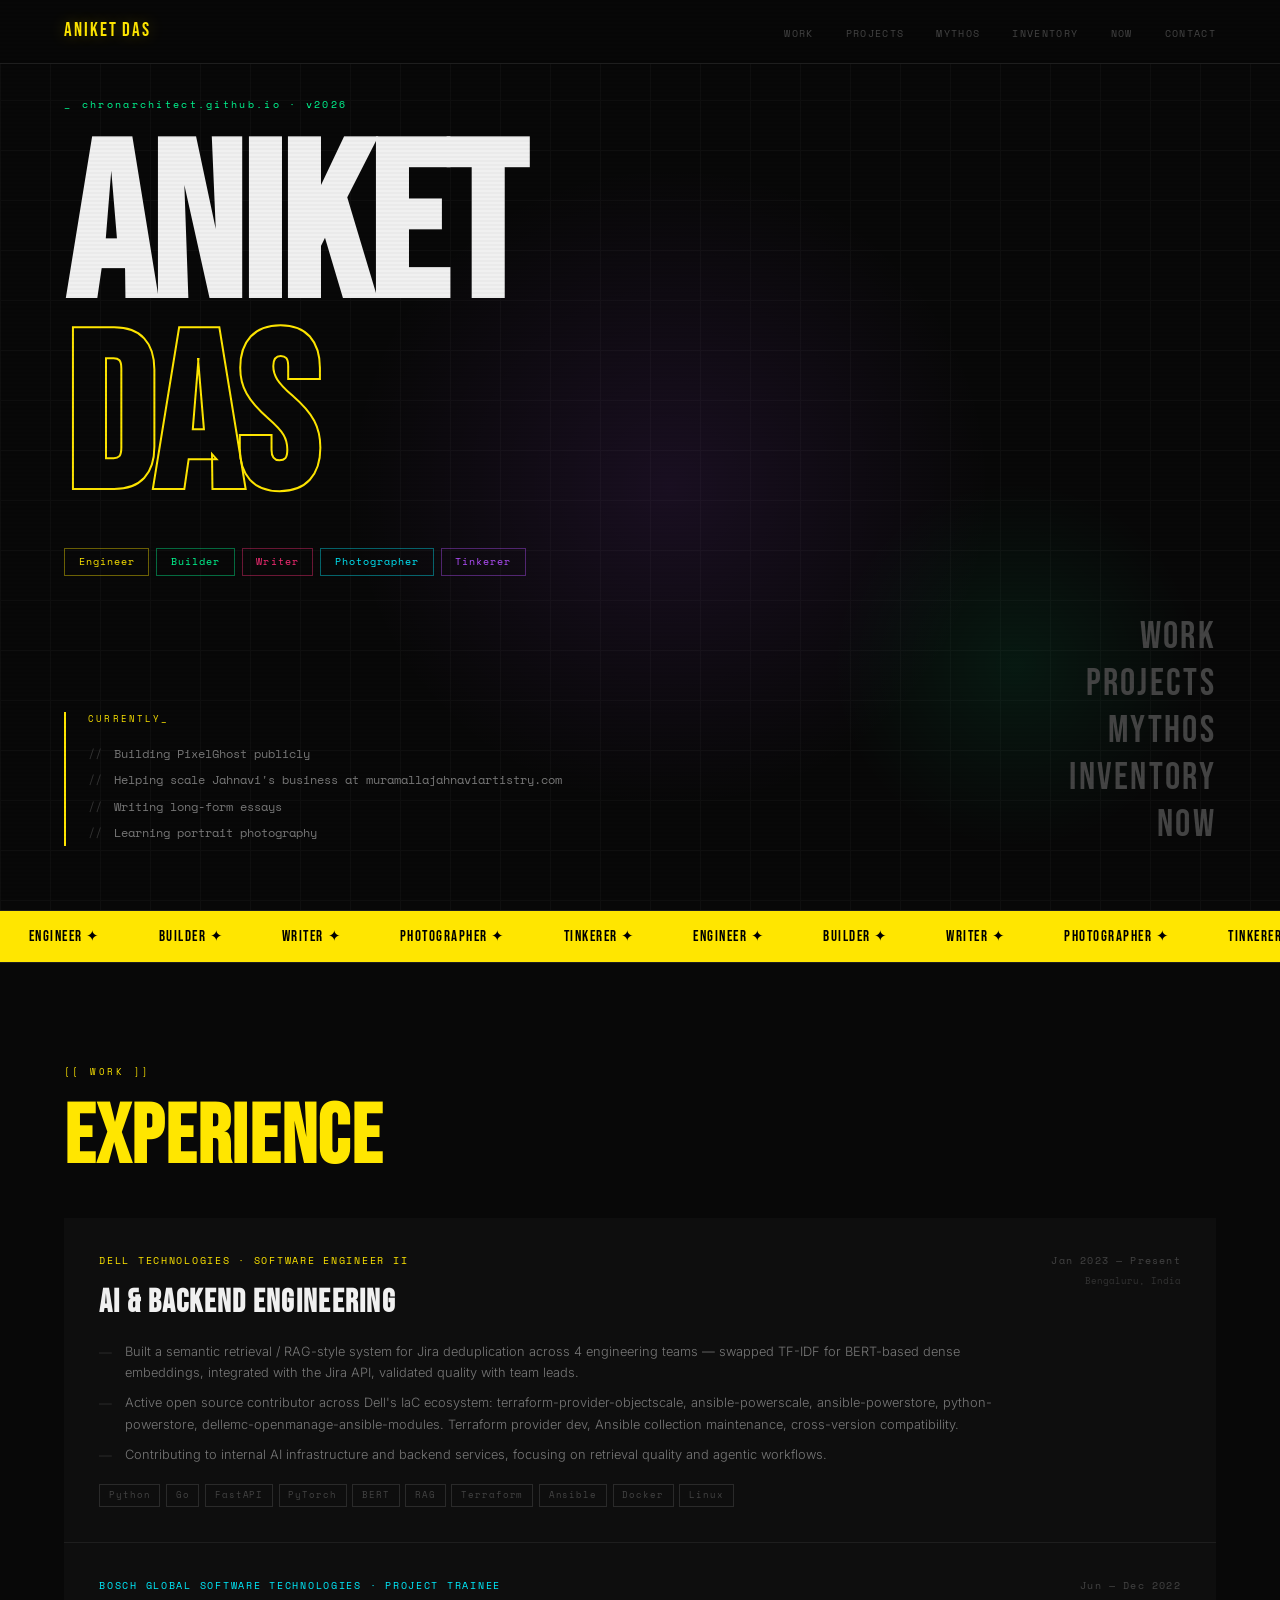
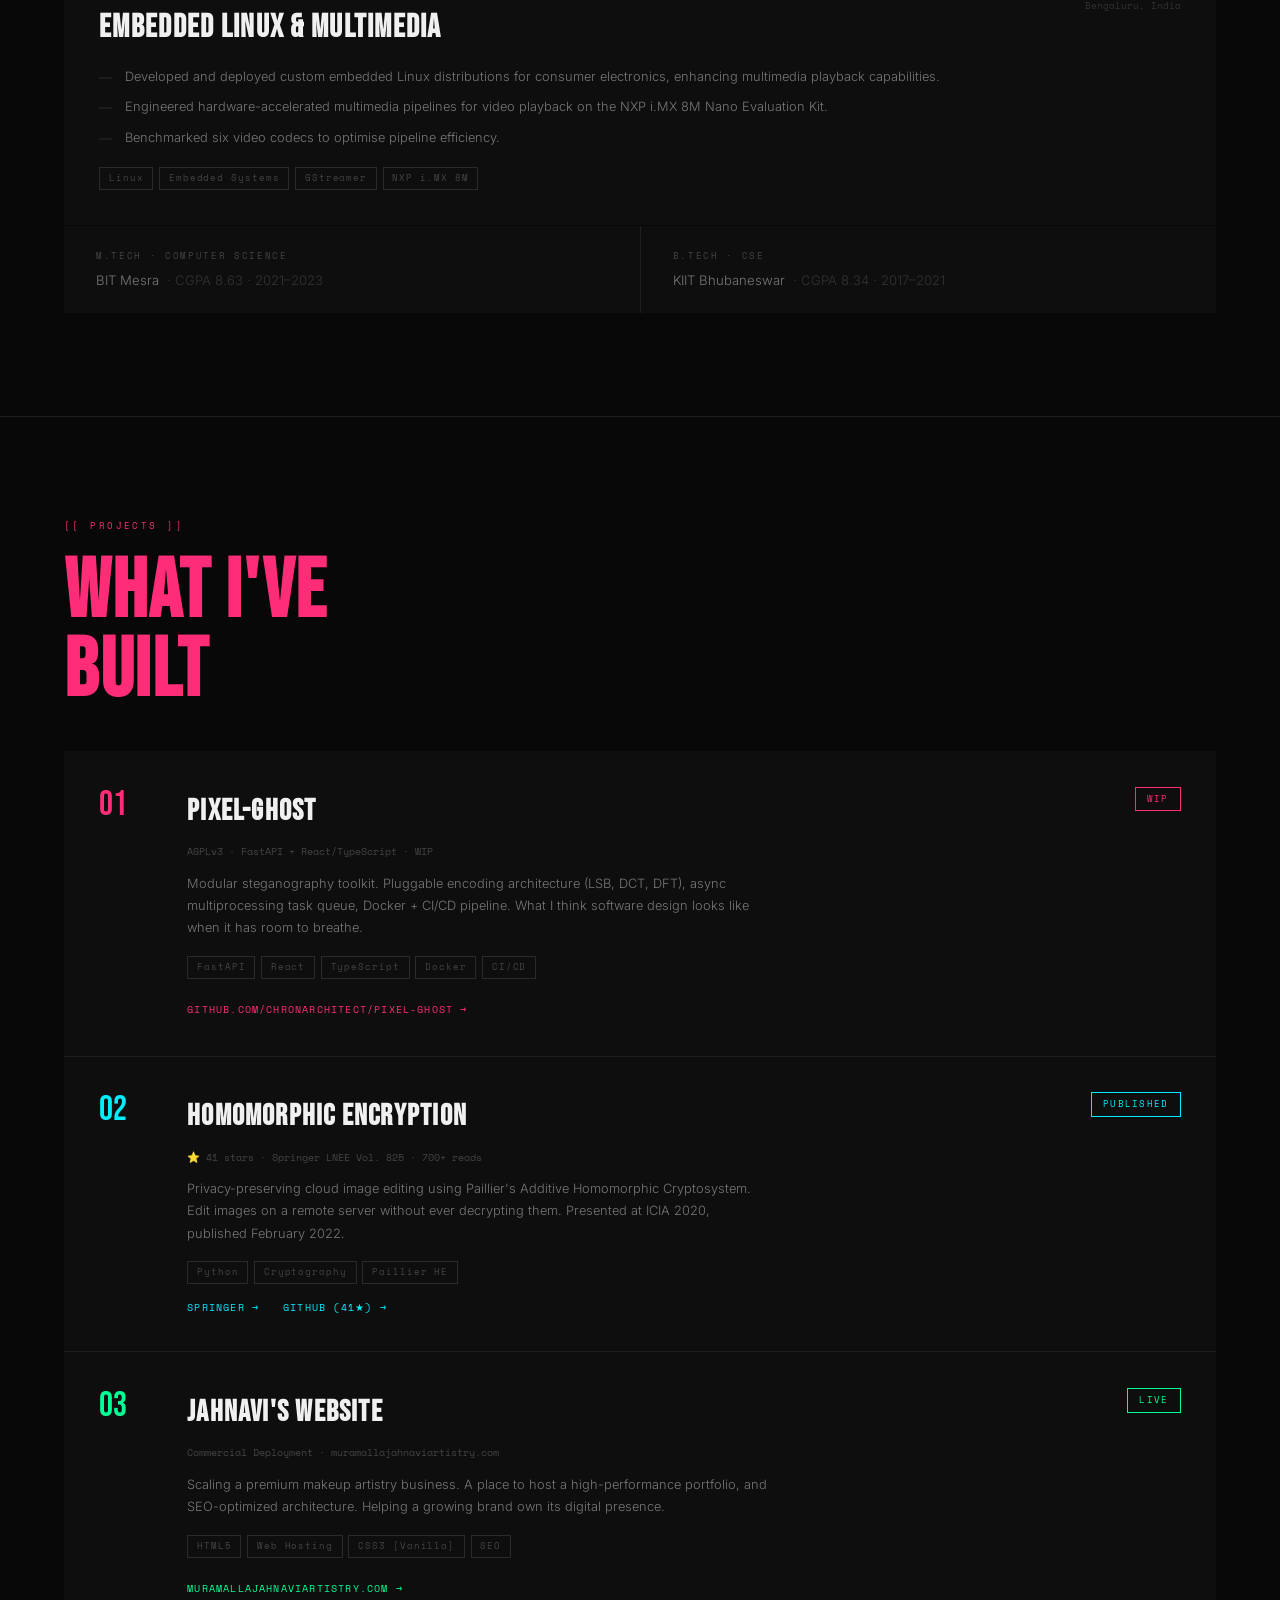
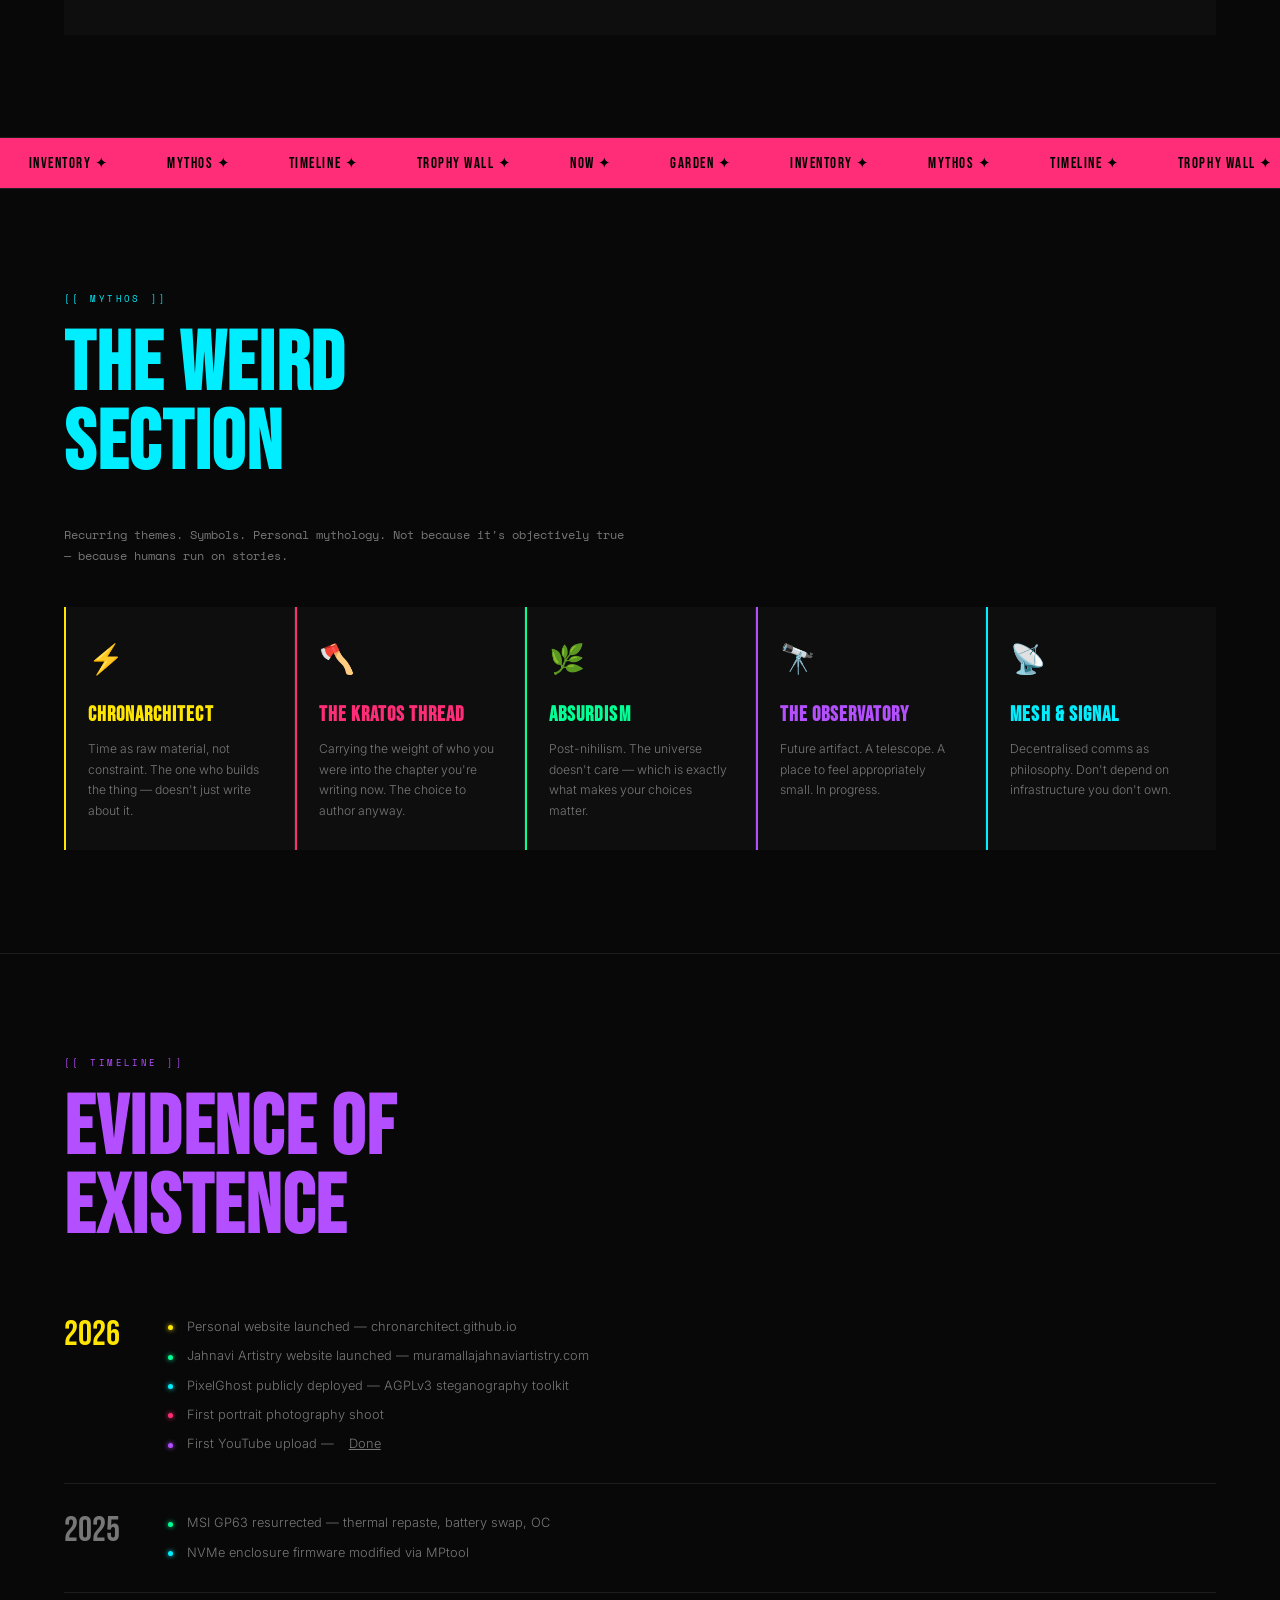
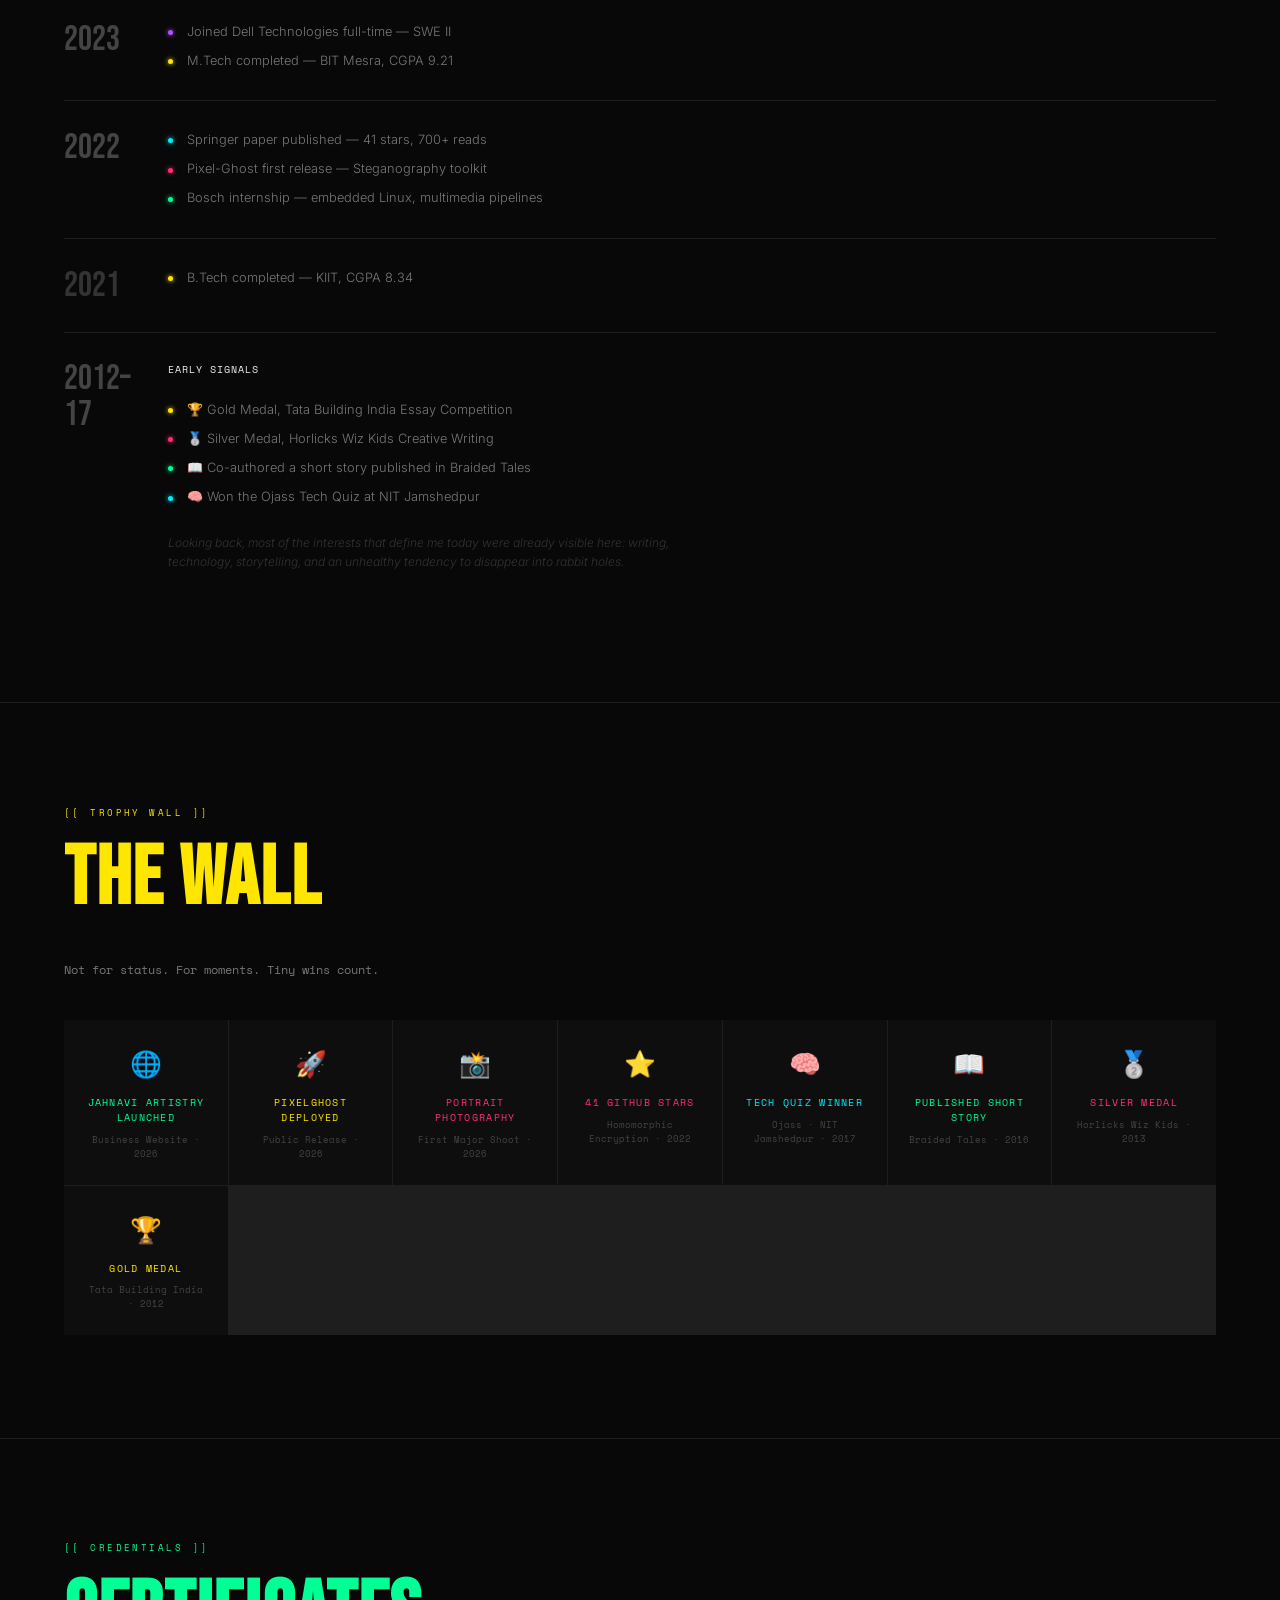
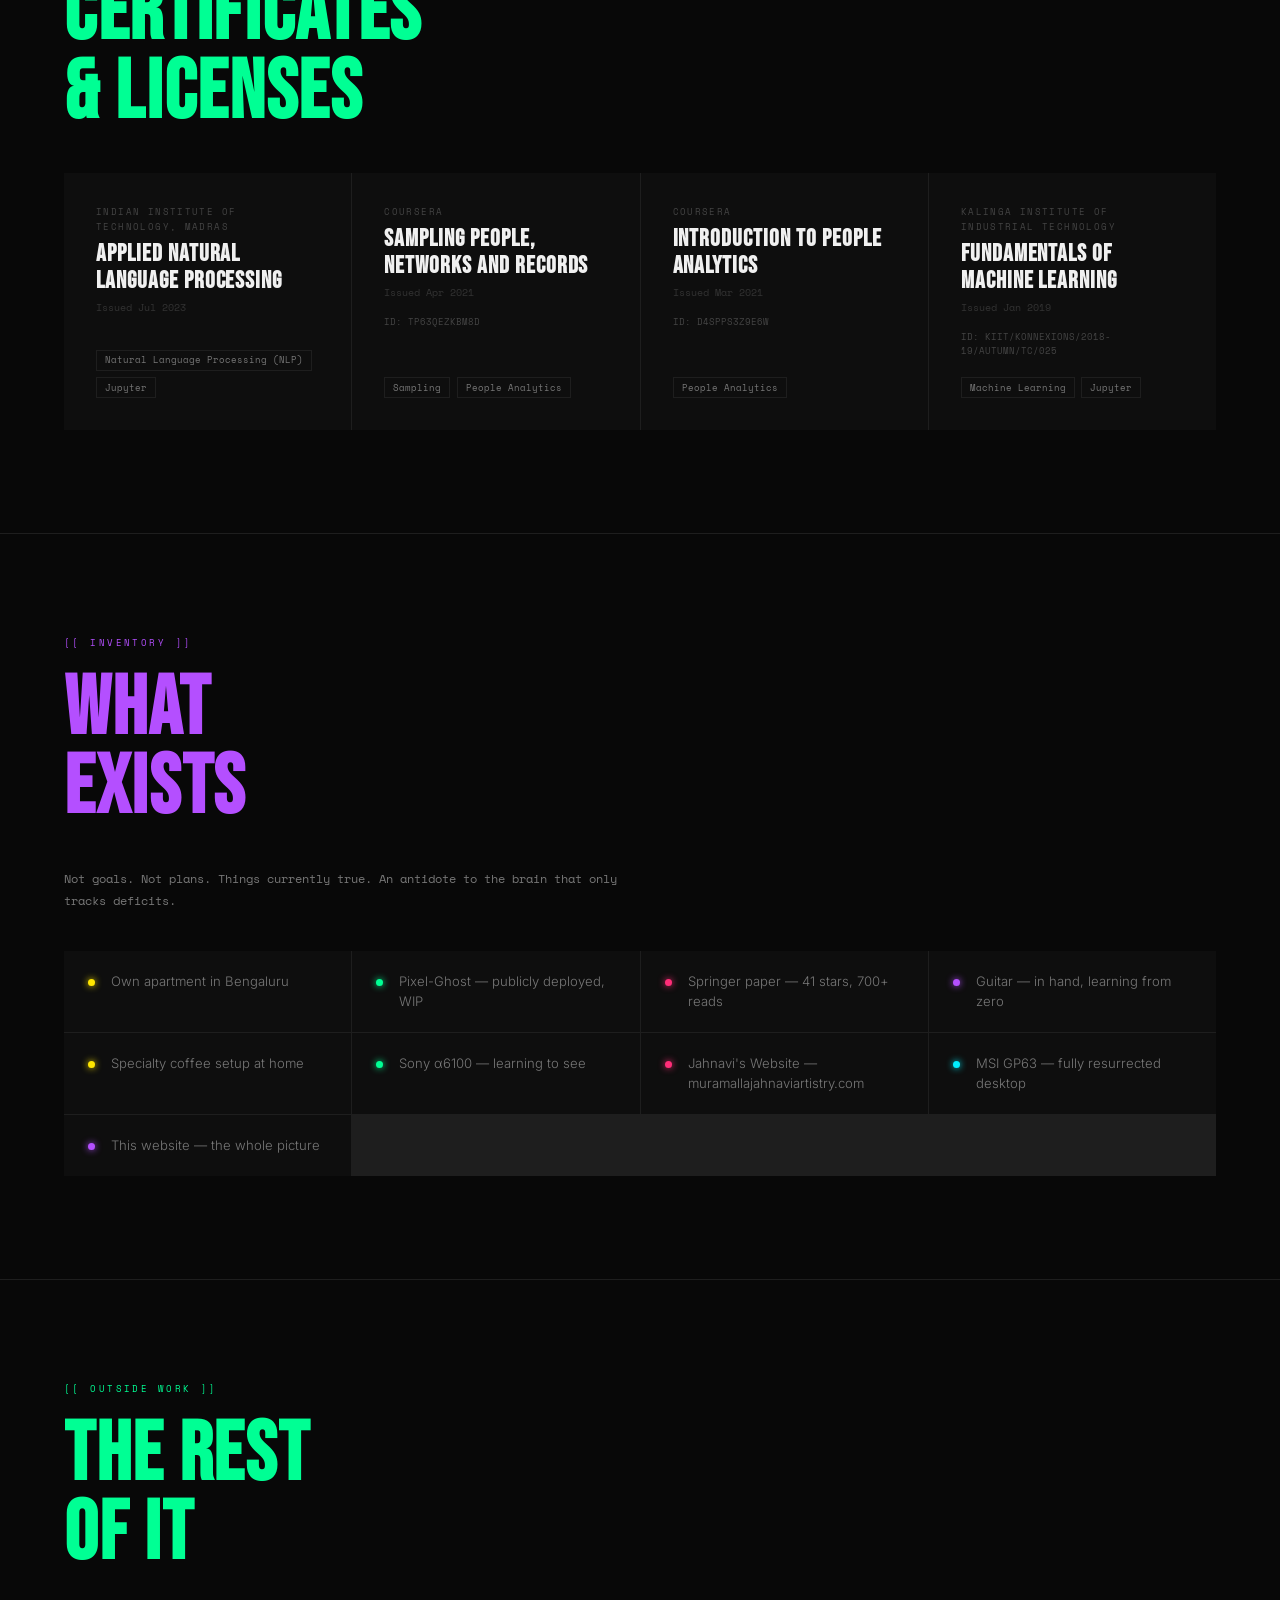
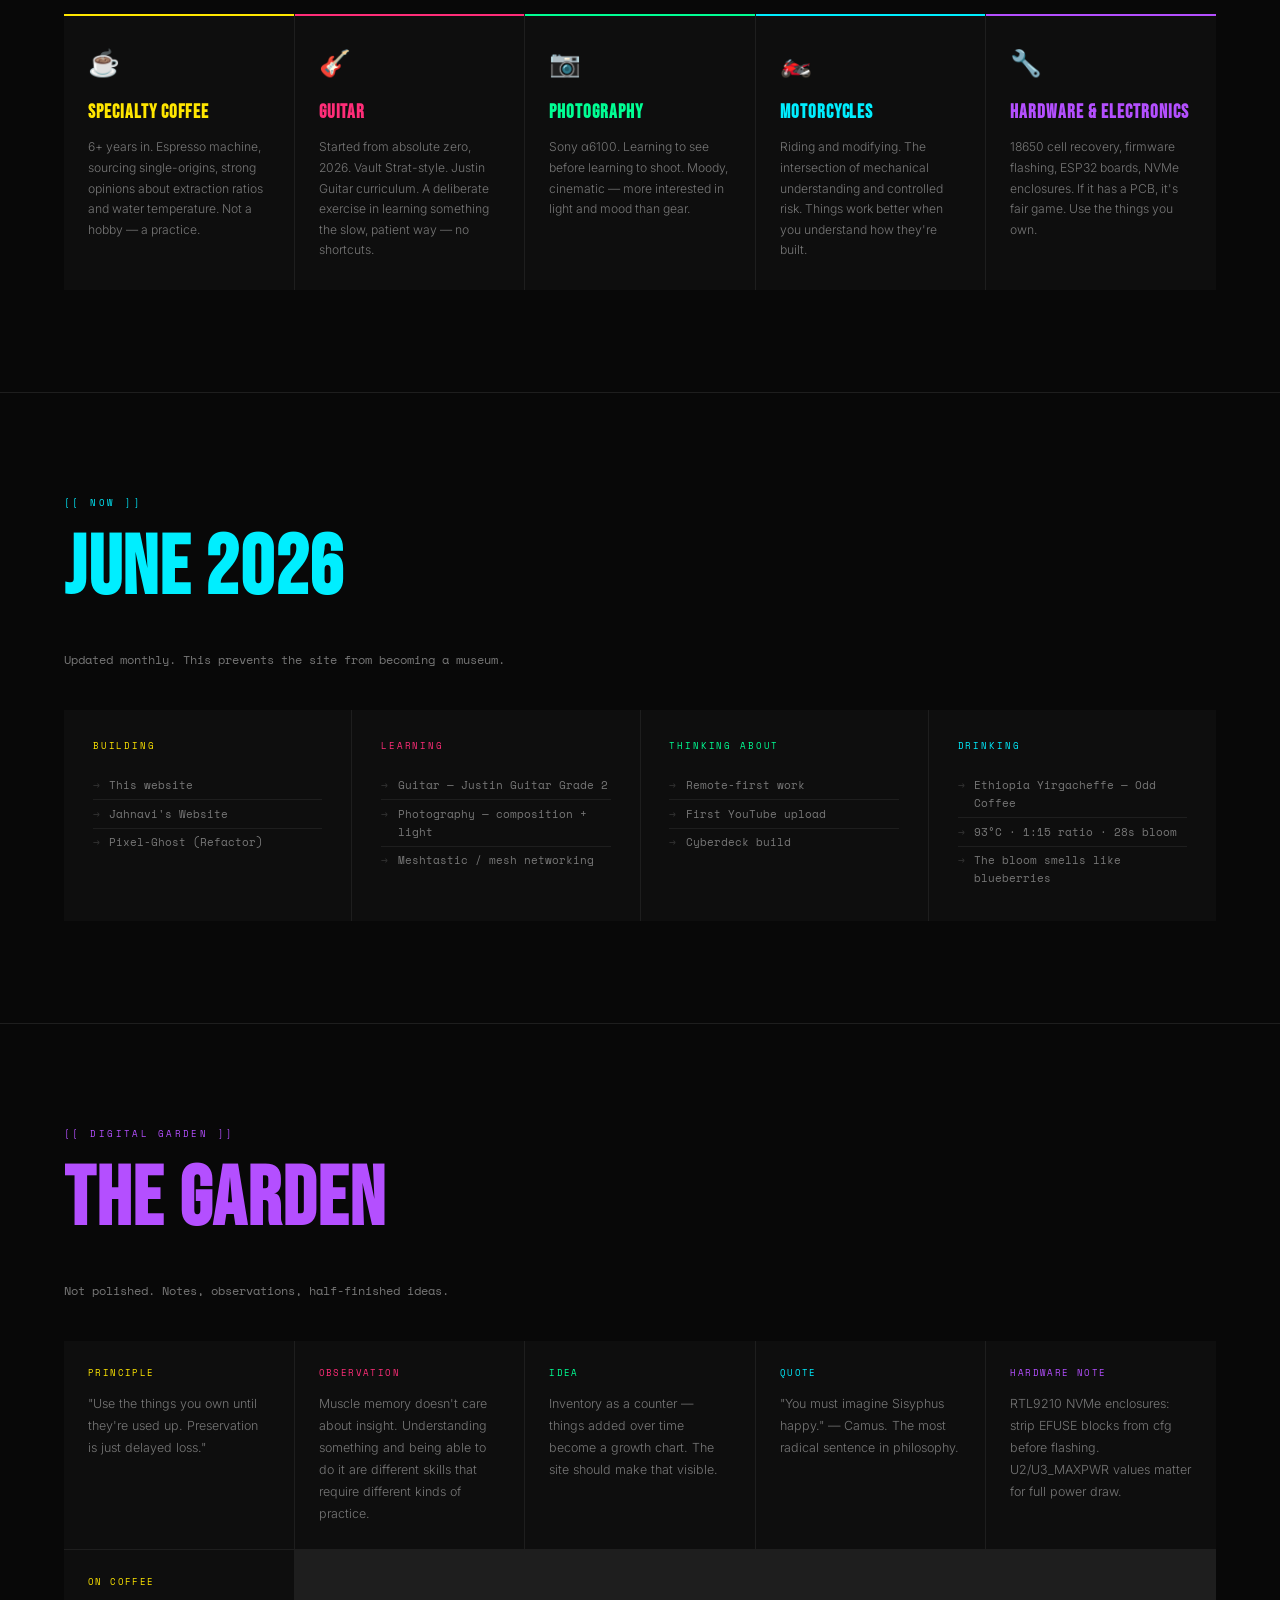
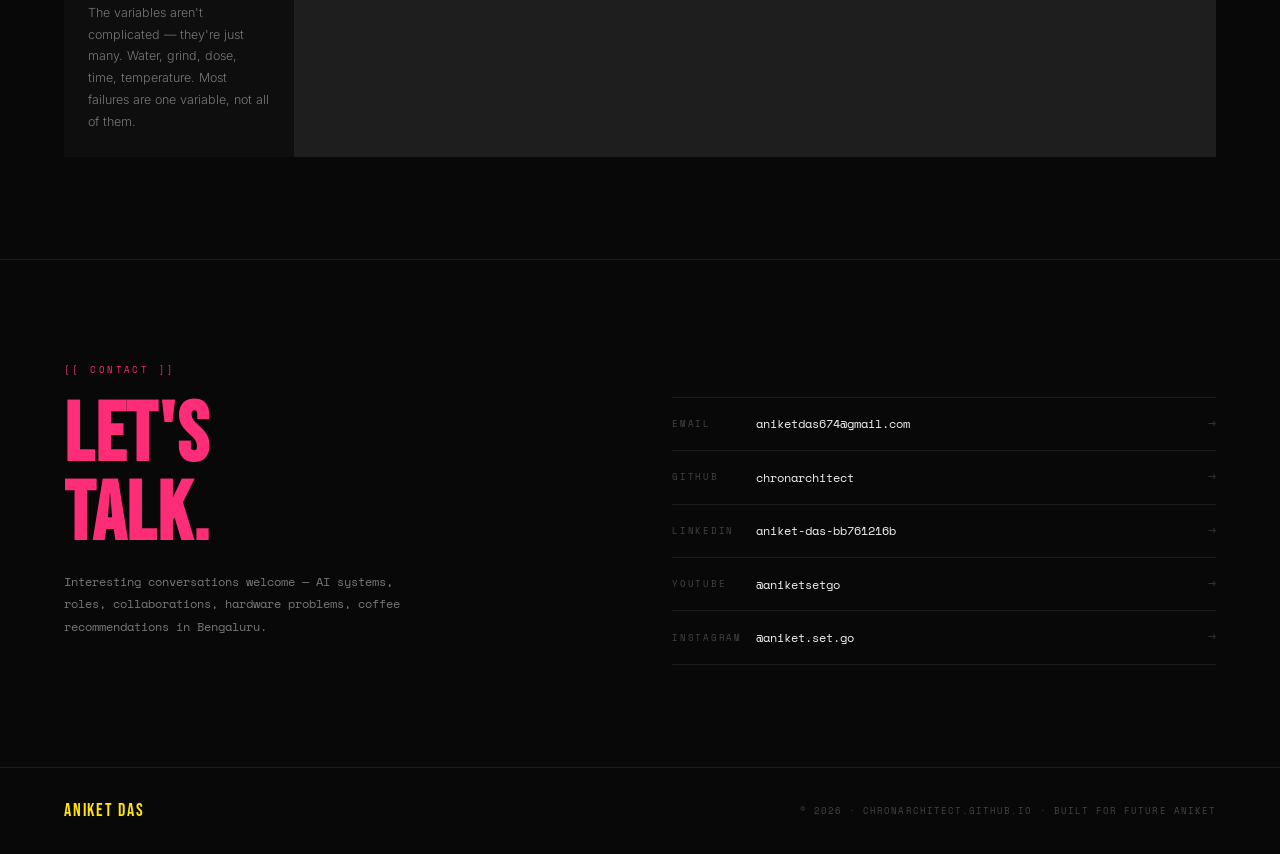
==== index.html @ 58e3eef7 "factual discrepancies fixed" ====
<!DOCTYPE html>
<html lang="en">
<head>
<meta charset="UTF-8">
<meta name="viewport" content="width=device-width, initial-scale=1.0">
<title>Aniket Das — Eternally Curious</title>
<link href="https://fonts.googleapis.com/css2?family=Bebas+Neue&family=Inter:wght@300;400;500&family=Space+Mono:ital,wght@0,400;0,700;1,400&display=swap" rel="stylesheet">
<link rel="icon" type="image/png" href="favicon/favicon-96x96.png" sizes="96x96" />
<link rel="icon" type="image/svg+xml" href="favicon/favicon.svg" />
<link rel="shortcut icon" href="favicon/favicon.ico" />
<link rel="apple-touch-icon" sizes="180x180" href="favicon/apple-touch-icon.png" />
<link rel="manifest" href="favicon/site.webmanifest" />
<link rel="stylesheet" href="css/style.css">
</head>
<body>

<nav>
  <a href="#" class="nav-logo">ANIKET DAS</a>
  <ul class="nav-links">
    <li><a href="#work">Work</a></li>
    <li><a href="#projects">Projects</a></li>
    <li><a href="#mythos">Mythos</a></li>
    <li><a href="#inventory">Inventory</a></li>
    <li><a href="#now">Now</a></li>
    <li><a href="#contact">Contact</a></li>
  </ul>
</nav>

<!-- HERO -->
<section class="hero" id="home">
  <div class="hero-grid"></div>
  <div class="glow-purple"></div>
  <div class="glow-green"></div>
  <div class="hero-inner">
    <p class="hero-eyebrow"><span class="blink">_</span> chronarchitect.github.io · v2026</p>
    <h1 class="hero-name">
      <span class="l1">ANIKET</span>
      <span class="l2">DAS</span>
    </h1>
    <div class="hero-pills">
      <span class="pill y">Engineer</span>
      <span class="pill g">Builder</span>
      <span class="pill p">Writer</span>
      <span class="pill c">Photographer</span>
      <span class="pill pu">Tinkerer</span>
    </div>
    <div class="hero-bottom">
      <div class="currently">
        <p class="c-label">Currently_</p>
        <p class="c-item">Building PixelGhost publicly</p>
        <p class="c-item">Helping scale Jahnavi's business at muramallajahnaviartistry.com</p>
        <p class="c-item">Writing long-form essays</p>
        <p class="c-item">Learning portrait photography</p>
      </div>
      <div class="hero-nav">
        <a href="#work" class="hn-link y">Work</a>
        <a href="#projects" class="hn-link g">Projects</a>
        <a href="#mythos" class="hn-link c">Mythos</a>
        <a href="#inventory" class="hn-link pu">Inventory</a>
        <a href="#now" class="hn-link y">Now</a>
      </div>
    </div>
  </div>
</section>

<!-- YELLOW MARQUEE -->
<div class="mq ybar" aria-hidden="true">
  <div class="mq-track">
    <span class="mq-item">ENGINEER ✦</span><span class="mq-item">BUILDER ✦</span><span class="mq-item">WRITER ✦</span><span class="mq-item">PHOTOGRAPHER ✦</span><span class="mq-item">TINKERER ✦</span><span class="mq-item">ENGINEER ✦</span><span class="mq-item">BUILDER ✦</span><span class="mq-item">WRITER ✦</span><span class="mq-item">PHOTOGRAPHER ✦</span><span class="mq-item">TINKERER ✦</span>
  </div>
</div>

<!-- WORK -->
<section id="work">
  <p class="s-pre y">Work</p>
  <h2 class="s-h" style="color:var(--yellow)">EXPERIENCE</h2>
  <div class="work-list">

    <div class="work-card">
      <div>
        <p class="work-role y">Dell Technologies · Software Engineer II</p>
        <h3 class="work-title">AI & Backend Engineering</h3>
        <ul class="work-bullets">
          <li>Built a semantic retrieval / RAG-style system for Jira deduplication across 4 engineering teams — swapped TF-IDF for BERT-based dense embeddings, integrated with the Jira API, validated quality with team leads.</li>
          <li>Active open source contributor across Dell's IaC ecosystem: terraform-provider-objectscale, ansible-powerscale, ansible-powerstore, python-powerstore, dellemc-openmanage-ansible-modules. Terraform provider dev, Ansible collection maintenance, cross-version compatibility.</li>
          <li>Contributing to internal AI infrastructure and backend services, focusing on retrieval quality and agentic workflows.</li>
        </ul>
        <div class="tech-row">
          <span class="tech">Python</span><span class="tech">Go</span><span class="tech">FastAPI</span><span class="tech">PyTorch</span><span class="tech">BERT</span><span class="tech">RAG</span><span class="tech">Terraform</span><span class="tech">Ansible</span><span class="tech">Docker</span><span class="tech">Linux</span>
        </div>
      </div>
      <div class="work-meta">
        <p class="work-period">Jan 2023 — Present</p>
        <p class="work-loc">Bengaluru, India</p>
      </div>
    </div>

    <div class="work-card">
      <div>
        <p class="work-role c">Bosch Global Software Technologies · Project Trainee</p>
        <h3 class="work-title">Embedded Linux & Multimedia</h3>
        <ul class="work-bullets">
          <li>Developed and deployed custom embedded Linux distributions for consumer electronics, enhancing multimedia playback capabilities.</li>
          <li>Engineered hardware-accelerated multimedia pipelines for video playback on the NXP i.MX 8M Nano Evaluation Kit.</li>
          <li>Benchmarked six video codecs to optimise pipeline efficiency.</li>
        </ul>
        <div class="tech-row">
          <span class="tech">Linux</span><span class="tech">Embedded Systems</span><span class="tech">GStreamer</span><span class="tech">NXP i.MX 8M</span>
        </div>
      </div>
      <div class="work-meta">
        <p class="work-period">Jun — Dec 2022</p>
        <p class="work-loc">Bengaluru, India</p>
      </div>
    </div>

  </div>

  <!-- Education inline, de-emphasised -->
  <div style="display:grid;grid-template-columns:1fr 1fr;gap:1px;background:var(--line);margin-top:1px">
    <div style="background:var(--bg2);padding:1.4rem 2rem">
      <p style="font-family:var(--mono);font-size:0.58rem;letter-spacing:0.18em;text-transform:uppercase;color:var(--muted);margin-bottom:0.4rem">M.Tech · Computer Science</p>
      <p style="font-size:0.82rem;color:var(--mid)">BIT Mesra &nbsp;<span style="color:var(--dimmed)">· CGPA 8.63 · 2021–2023</span></p>
    </div>
    <div style="background:var(--bg2);padding:1.4rem 2rem">
      <p style="font-family:var(--mono);font-size:0.58rem;letter-spacing:0.18em;text-transform:uppercase;color:var(--muted);margin-bottom:0.4rem">B.Tech · CSE</p>
      <p style="font-size:0.82rem;color:var(--mid)">KIIT Bhubaneswar &nbsp;<span style="color:var(--dimmed)">· CGPA 8.34 · 2017–2021</span></p>
    </div>
  </div>
</section>

<!-- PROJECTS -->
<section id="projects">
  <p class="s-pre p">Projects</p>
  <h2 class="s-h" style="color:var(--pink)">WHAT I'VE<br>BUILT</h2>
  <div class="proj-grid">

    <div class="proj-card">
      <div class="proj-n" style="color:var(--pink)">01</div>
      <div>
        <h3 class="proj-title">Pixel-Ghost</h3>
        <p class="proj-stat">AGPLv3 · FastAPI + React/TypeScript · WIP</p>
        <p class="proj-desc">Modular steganography toolkit. Pluggable encoding architecture (LSB, DCT, DFT), async multiprocessing task queue, Docker + CI/CD pipeline. What I think software design looks like when it has room to breathe.</p>
        <div class="tech-row"><span class="tech">FastAPI</span><span class="tech">React</span><span class="tech">TypeScript</span><span class="tech">Docker</span><span class="tech">CI/CD</span></div>
        <div style="margin-top:1rem"><a href="https://github.com/chronarchitect/pixel-ghost" class="proj-link" style="color:var(--pink)" target="_blank" rel="noopener">github.com/chronarchitect/pixel-ghost →</a></div>
      </div>
      <span class="badge wip">WIP</span>
    </div>

    <div class="proj-card">
      <div class="proj-n" style="color:var(--cyan)">02</div>
      <div>
        <h3 class="proj-title">Homomorphic Encryption</h3>
        <p class="proj-stat">⭐ 41 stars · Springer LNEE Vol. 825 · 700+ reads</p>
        <p class="proj-desc">Privacy-preserving cloud image editing using Paillier's Additive Homomorphic Cryptosystem. Edit images on a remote server without ever decrypting them. Presented at ICIA 2020, published February 2022.</p>
        <div class="tech-row"><span class="tech">Python</span><span class="tech">Cryptography</span><span class="tech">Paillier HE</span></div>
        <div style="margin-top:1rem;display:flex;gap:1.5rem;flex-wrap:wrap">
          <a href="https://doi.org/10.1007/978-981-16-7637-6_41" class="proj-link" style="color:var(--cyan)" target="_blank" rel="noopener">Springer →</a>
          <a href="https://github.com/chronarchitect/Homomorphic-Image-Encryption" class="proj-link" style="color:var(--cyan)" target="_blank" rel="noopener">GitHub (41★) →</a>
        </div>
      </div>
      <span class="badge pub">Published</span>
    </div>

    <div class="proj-card">
      <div class="proj-n" style="color:var(--green)">03</div>
      <div>
        <h3 class="proj-title">Jahnavi's Website</h3>
        <p class="proj-stat">Commercial Deployment · muramallajahnaviartistry.com</p>
        <p class="proj-desc">Scaling a premium makeup artistry business. A place to host a high-performance portfolio, and SEO-optimized architecture. Helping a growing brand own its digital presence.</p>
        <div class="tech-row"><span class="tech">HTML5</span><span class="tech">Web Hosting</span><span class="tech">CSS3 [Vanilla]</span><span class="tech">SEO</span></div>
        <div style="margin-top:1rem"><a href="https://muramallajahnaviartistry.com" class="proj-link" style="color:var(--green)" target="_blank" rel="noopener">muramallajahnaviartistry.com →</a></div>
      </div>
      <span class="badge live">Live</span>
    </div>

  </div>
</section>

<!-- PINK MARQUEE -->
<div class="mq pbar" aria-hidden="true">
  <div class="mq-track">
    <span class="mq-item">INVENTORY ✦</span><span class="mq-item">MYTHOS ✦</span><span class="mq-item">TIMELINE ✦</span><span class="mq-item">TROPHY WALL ✦</span><span class="mq-item">NOW ✦</span><span class="mq-item">GARDEN ✦</span><span class="mq-item">INVENTORY ✦</span><span class="mq-item">MYTHOS ✦</span><span class="mq-item">TIMELINE ✦</span><span class="mq-item">TROPHY WALL ✦</span><span class="mq-item">NOW ✦</span><span class="mq-item">GARDEN ✦</span>
  </div>
</div>

<!-- MYTHOS -->
<section id="mythos">
  <p class="s-pre c">Mythos</p>
  <h2 class="s-h" style="color:var(--cyan)">THE WEIRD<br>SECTION</h2>
  <p class="sub">Recurring themes. Symbols. Personal mythology. Not because it's objectively true — because humans run on stories.</p>
  <div class="mythos-grid">
    <div class="myth y"><span class="myth-sym">⚡</span><h3 class="myth-name" style="color:var(--yellow)">ChronArchitect</h3><p class="myth-desc">Time as raw material, not constraint. The one who builds the thing — doesn't just write about it.</p></div>
    <div class="myth p"><span class="myth-sym">🪓</span><h3 class="myth-name" style="color:var(--pink)">The Kratos Thread</h3><p class="myth-desc">Carrying the weight of who you were into the chapter you're writing now. The choice to author anyway.</p></div>
    <div class="myth g"><span class="myth-sym">🌿</span><h3 class="myth-name" style="color:var(--green)">Absurdism</h3><p class="myth-desc">Post-nihilism. The universe doesn't care — which is exactly what makes your choices matter.</p></div>
    <div class="myth pu"><span class="myth-sym">🔭</span><h3 class="myth-name" style="color:var(--purple)">The Observatory</h3><p class="myth-desc">Future artifact. A telescope. A place to feel appropriately small. In progress.</p></div>
    <div class="myth c"><span class="myth-sym">📡</span><h3 class="myth-name" style="color:var(--cyan)">Mesh & Signal</h3><p class="myth-desc">Decentralised comms as philosophy. Don't depend on infrastructure you don't own.</p></div>
  </div>
</section>

<!-- TIMELINE -->
<section id="timeline">
  <p class="s-pre pu">Timeline</p>
  <h2 class="s-h" style="color:var(--purple)">EVIDENCE OF<br>EXISTENCE</h2>
  <div class="tl">
    <div class="tl-row">
      <div class="tl-yr" style="color:var(--yellow)">2026</div>
      <div class="tl-items">
        <div class="tl-item"><div class="tl-dot y"></div>Personal website launched — chronarchitect.github.io</div>
        <div class="tl-item"><div class="tl-dot g"></div>Jahnavi Artistry website launched — muramallajahnaviartistry.com</div>
        <div class="tl-item"><div class="tl-dot c"></div>PixelGhost publicly deployed — AGPLv3 steganography toolkit</div>
        <div class="tl-item"><div class="tl-dot p"></div>First portrait photography shoot</div>
        <div class="tl-item"><div class="tl-dot pu"></div>First YouTube upload — <a class="tl-item" href="https://youtu.be/9KhOPCaNy_A?si=4TyaxEiiLhXEdtUJ">Done</a></div>
      </div>
    </div>
    <div class="tl-row">
      <div class="tl-yr" style="color:var(--mid)">2025</div>
      <div class="tl-items">
        <div class="tl-item"><div class="tl-dot g"></div>MSI GP63 resurrected — thermal repaste, battery swap, OC</div>
        <div class="tl-item"><div class="tl-dot c"></div>NVMe enclosure firmware modified via MPtool</div>
      </div>
    </div>
    <div class="tl-row">
      <div class="tl-yr" style="color:var(--muted)">2023</div>
      <div class="tl-items">
        <div class="tl-item"><div class="tl-dot pu"></div>Joined Dell Technologies full-time — SWE II</div>
        <div class="tl-item"><div class="tl-dot y"></div>M.Tech completed — BIT Mesra, CGPA 9.21</div>
      </div>
    </div>
    <div class="tl-row">
      <div class="tl-yr" style="color:var(--muted)">2022</div>
      <div class="tl-items">
        <div class="tl-item"><div class="tl-dot c"></div>Springer paper published — 41 stars, 700+ reads</div>
        <div class="tl-item"><div class="tl-dot p"></div>Pixel-Ghost first release — Steganography toolkit</div>
        <div class="tl-item"><div class="tl-dot g"></div>Bosch internship — embedded Linux, multimedia pipelines</div>
      </div>
    </div>
    <div class="tl-row">
      <div class="tl-yr" style="color:var(--dimmed)">2021</div>
      <div class="tl-items">
        <div class="tl-item"><div class="tl-dot y"></div>B.Tech completed — KIIT, CGPA 8.34</div>
      </div>
    </div>
    <div class="tl-row">
      <div class="tl-yr" style="color:var(--muted)">2012–17</div>
      <div class="tl-items">
        <p style="font-family:var(--mono);font-size:0.65rem;letter-spacing:0.1em;color:var(--white);margin-bottom:0.8rem;text-transform:uppercase">Early Signals</p>
        <div class="tl-item"><div class="tl-dot y"></div>🏆 Gold Medal, Tata Building India Essay Competition</div>
        <div class="tl-item"><div class="tl-dot p"></div>🥈 Silver Medal, Horlicks Wiz Kids Creative Writing</div>
        <div class="tl-item"><div class="tl-dot g"></div>📖 Co-authored a short story published in Braided Tales</div>
        <div class="tl-item"><div class="tl-dot c"></div>🧠 Won the Ojass Tech Quiz at NIT Jamshedpur</div>
        <p style="font-size:0.75rem;color:var(--dimmed);font-style:italic;margin-top:1rem;line-height:1.6;max-width:540px">
          Looking back, most of the interests that define me today were already visible here: writing, technology, storytelling, and an unhealthy tendency to disappear into rabbit holes.
        </p>
      </div>
    </div>
  </div>
</section>

<!-- TROPHY WALL -->
<section id="trophies">
  <p class="s-pre y">Trophy Wall</p>
  <h2 class="s-h" style="color:var(--yellow)">THE WALL</h2>
  <p class="sub">Not for status. For moments. Tiny wins count.</p>
  <div class="trophy-grid">
    <div class="trophy"><span class="t-icon">🌐</span><p class="t-name" style="color:var(--green)">Jahnavi Artistry Launched</p><p class="t-date">Business Website · 2026</p></div>
    <div class="trophy"><span class="t-icon">🚀</span><p class="t-name" style="color:var(--yellow)">PixelGhost Deployed</p><p class="t-date">Public Release · 2026</p></div>
    <div class="trophy"><span class="t-icon">📸</span><p class="t-name" style="color:var(--pink)">Portrait Photography</p><p class="t-date">First Major Shoot · 2026</p></div>
    <div class="trophy"><span class="t-icon">⭐</span><p class="t-name" style="color:var(--pink)">41 GitHub Stars</p><p class="t-date">Homomorphic Encryption · 2022</p></div>
    <div class="trophy"><span class="t-icon">🧠</span><p class="t-name" style="color:var(--cyan)">Tech Quiz Winner</p><p class="t-date">Ojass · NIT Jamshedpur · 2017</p></div>
    <div class="trophy"><span class="t-icon">📖</span><p class="t-name" style="color:var(--green)">Published Short Story</p><p class="t-date">Braided Tales · 2016</p></div>
    <div class="trophy"><span class="t-icon">🥈</span><p class="t-name" style="color:var(--pink)">Silver Medal</p><p class="t-date">Horlicks Wiz Kids · 2013</p></div>
    <div class="trophy"><span class="t-icon">🏆</span><p class="t-name" style="color:var(--yellow)">Gold Medal</p><p class="t-date">Tata Building India · 2012</p></div>
  </div>
</section>

<!-- CERTIFICATES -->
<section id="certificates">
  <p class="s-pre g">Credentials</p>
  <h2 class="s-h" style="color:var(--green)">CERTIFICATES<br>& LICENSES</h2>
  <div class="certs-grid">
    
    <div class="cert-card">
      <div class="cert-meta">
        <p class="cert-issuer">Indian Institute of Technology, Madras</p>
        <h3 class="cert-title">Applied Natural Language Processing</h3>
        <p class="cert-date">Issued Jul 2023</p>
      </div>
      <div class="cert-skills">
        <span class="cert-skill">Natural Language Processing (NLP)</span>
        <span class="cert-skill">Jupyter</span>
      </div>
    </div>

    <div class="cert-card">
      <div class="cert-meta">
        <p class="cert-issuer">Coursera</p>
        <h3 class="cert-title">Sampling People, Networks and Records</h3>
        <p class="cert-date">Issued Apr 2021</p>
        <span class="cert-id">ID: TP63QEZKBM8D</span>
      </div>
      <div class="cert-skills">
        <span class="cert-skill">Sampling</span>
        <span class="cert-skill">People Analytics</span>
      </div>
    </div>

    <div class="cert-card">
      <div class="cert-meta">
        <p class="cert-issuer">Coursera</p>
        <h3 class="cert-title">Introduction to People Analytics</h3>
        <p class="cert-date">Issued Mar 2021</p>
        <span class="cert-id">ID: D4SPPS3Z9E6W</span>
      </div>
      <div class="cert-skills">
        <span class="cert-skill">People Analytics</span>
      </div>
    </div>

    <div class="cert-card">
      <div class="cert-meta">
        <p class="cert-issuer">Kalinga Institute of Industrial Technology</p>
        <h3 class="cert-title">Fundamentals of Machine Learning</h3>
        <p class="cert-date">Issued Jan 2019</p>
        <span class="cert-id">ID: KIIT/KONNEXIONS/2018-19/AUTUMN/TC/025</span>
      </div>
      <div class="cert-skills">
        <span class="cert-skill">Machine Learning</span>
        <span class="cert-skill">Jupyter</span>
      </div>
    </div>

  </div>
</section>

<!-- INVENTORY -->
<section id="inventory">
  <p class="s-pre pu">Inventory</p>
  <h2 class="s-h" style="color:var(--purple)">WHAT<br>EXISTS</h2>
  <p class="sub">Not goals. Not plans. Things currently true. An antidote to the brain that only tracks deficits.</p>
  <div class="inv-grid">
    <div class="inv-item"><div class="inv-dot y"></div><p class="inv-text">Own apartment in Bengaluru</p></div>
    <div class="inv-item"><div class="inv-dot g"></div><p class="inv-text">Pixel-Ghost — publicly deployed, WIP</p></div>
    <div class="inv-item"><div class="inv-dot p"></div><p class="inv-text">Springer paper — 41 stars, 700+ reads</p></div>
    <div class="inv-item"><div class="inv-dot pu"></div><p class="inv-text">Guitar — in hand, learning from zero</p></div>
    <div class="inv-item"><div class="inv-dot y"></div><p class="inv-text">Specialty coffee setup at home</p></div>
    <div class="inv-item"><div class="inv-dot g"></div><p class="inv-text">Sony α6100 — learning to see</p></div>
    <div class="inv-item"><div class="inv-dot p"></div><p class="inv-text">Jahnavi's Website — muramallajahnaviartistry.com</p></div>
    <div class="inv-item"><div class="inv-dot c"></div><p class="inv-text">MSI GP63 — fully resurrected desktop</p></div>
    <div class="inv-item"><div class="inv-dot pu"></div><p class="inv-text">This website — the whole picture</p></div>
  </div>
</section>

<!-- OUTSIDE WORK -->
<section id="outside">
  <p class="s-pre g">Outside Work</p>
  <h2 class="s-h" style="color:var(--green)">THE REST<br>OF IT</h2>
  <div class="outside-grid">
    <div class="outside-card y">
      <span class="oc-icon">☕</span>
      <h3 class="oc-name" style="color:var(--yellow)">Specialty Coffee</h3>
      <p class="oc-desc">6+ years in. Espresso machine, sourcing single-origins, strong opinions about extraction ratios and water temperature. Not a hobby — a practice.</p>
    </div>
    <div class="outside-card p">
      <span class="oc-icon">🎸</span>
      <h3 class="oc-name" style="color:var(--pink)">Guitar</h3>
      <p class="oc-desc">Started from absolute zero, 2026. Vault Strat-style. Justin Guitar curriculum. A deliberate exercise in learning something the slow, patient way — no shortcuts.</p>
    </div>
    <div class="outside-card g">
      <span class="oc-icon">📷</span>
      <h3 class="oc-name" style="color:var(--green)">Photography</h3>
      <p class="oc-desc">Sony α6100. Learning to see before learning to shoot. Moody, cinematic — more interested in light and mood than gear.</p>
    </div>
    <div class="outside-card c">
      <span class="oc-icon">🏍️</span>
      <h3 class="oc-name" style="color:var(--cyan)">Motorcycles</h3>
      <p class="oc-desc">Riding and modifying. The intersection of mechanical understanding and controlled risk. Things work better when you understand how they're built.</p>
    </div>
    <div class="outside-card pu">
      <span class="oc-icon">🔧</span>
      <h3 class="oc-name" style="color:var(--purple)">Hardware & Electronics</h3>
      <p class="oc-desc">18650 cell recovery, firmware flashing, ESP32 boards, NVMe enclosures. If it has a PCB, it's fair game. Use the things you own.</p>
    </div>
  </div>
</section>

<!-- NOW -->
<section id="now">
  <p class="s-pre c">Now</p>
  <h2 class="s-h" style="color:var(--cyan)">JUNE 2026</h2>
  <p class="sub">Updated monthly. This prevents the site from becoming a museum.</p>
  <div class="now-grid">
    <div class="now-card">
      <p class="nc-label" style="color:var(--yellow)">Building</p>
      <p class="nc-item">This website</p>
      <p class="nc-item">Jahnavi's Website</p>
      <p class="nc-item">Pixel-Ghost (Refactor)</p>
    </div>
    <div class="now-card">
      <p class="nc-label" style="color:var(--pink)">Learning</p>
      <p class="nc-item">Guitar — Justin Guitar Grade 2</p>
      <p class="nc-item">Photography — composition + light</p>
      <p class="nc-item">Meshtastic / mesh networking</p>
    </div>
    <div class="now-card">
      <p class="nc-label" style="color:var(--green)">Thinking About</p>
      <p class="nc-item">Remote-first work</p>
      <p class="nc-item">First YouTube upload</p>
      <p class="nc-item">Cyberdeck build</p>
    </div>
    <div class="now-card">
      <p class="nc-label" style="color:var(--cyan)">Drinking</p>
      <p class="nc-item">Ethiopia Yirgacheffe — Odd Coffee</p>
      <p class="nc-item">93°C · 1:15 ratio · 28s bloom</p>
      <p class="nc-item">The bloom smells like blueberries</p>
    </div>
  </div>
</section>

<!-- DIGITAL GARDEN -->
<section id="garden">
  <p class="s-pre pu">Digital Garden</p>
  <h2 class="s-h" style="color:var(--purple)">THE GARDEN</h2>
  <p class="sub">Not polished. Notes, observations, half-finished ideas.</p>
  <div class="garden-grid">
    <div class="seed"><span class="seed-tag" style="color:var(--yellow)">Principle</span>"Use the things you own until they're used up. Preservation is just delayed loss."</div>
    <div class="seed"><span class="seed-tag" style="color:var(--pink)">Observation</span>Muscle memory doesn't care about insight. Understanding something and being able to do it are different skills that require different kinds of practice.</div>
    <div class="seed"><span class="seed-tag" style="color:var(--green)">Idea</span>Inventory as a counter — things added over time become a growth chart. The site should make that visible.</div>
    <div class="seed"><span class="seed-tag" style="color:var(--cyan)">Quote</span>"You must imagine Sisyphus happy." — Camus. The most radical sentence in philosophy.</div>
    <div class="seed"><span class="seed-tag" style="color:var(--purple)">Hardware Note</span>RTL9210 NVMe enclosures: strip EFUSE blocks from cfg before flashing. U2/U3_MAXPWR values matter for full power draw.</div>
    <div class="seed"><span class="seed-tag" style="color:var(--yellow)">On Coffee</span>The variables aren't complicated — they're just many. Water, grind, dose, time, temperature. Most failures are one variable, not all of them.</div>
  </div>
</section>

<!-- CONTACT -->
<section id="contact">
  <p class="s-pre p">Contact</p>
  <div class="contact-grid">
    <div>
      <h2 class="s-h" style="color:var(--pink);margin-bottom:1rem">LET'S<br>TALK.</h2>
      <p style="font-family:var(--mono);font-size:0.75rem;color:var(--mid);line-height:1.9;max-width:360px">Interesting conversations welcome — AI systems, roles, collaborations, hardware problems, coffee recommendations in Bengaluru.</p>
    </div>
    <div>
      <div class="soc-links">
        <a href="mailto:aniketdas674@gmail.com" class="soc-link g">
          <div class="soc-left"><span class="soc-plat">Email</span><span class="soc-handle">aniketdas674@gmail.com</span></div>
          <span class="soc-arrow">→</span>
        </a>
        <a href="https://github.com/chronarchitect" class="soc-link y" target="_blank" rel="noopener">
          <div class="soc-left"><span class="soc-plat">GitHub</span><span class="soc-handle">chronarchitect</span></div>
          <span class="soc-arrow">→</span>
        </a>
        <a href="https://www.linkedin.com/in/aniket-das-bb761216b/" class="soc-link c" target="_blank" rel="noopener">
          <div class="soc-left"><span class="soc-plat">LinkedIn</span><span class="soc-handle">aniket-das-bb761216b</span></div>
          <span class="soc-arrow">→</span>
        </a>
        <a href="https://youtube.com/@aniketsetgo" class="soc-link p" target="_blank" rel="noopener">
          <div class="soc-left"><span class="soc-plat">YouTube</span><span class="soc-handle">@aniketsetgo</span></div>
          <span class="soc-arrow">→</span>
        </a>
        <a href="https://instagram.com/aniket.set.go" class="soc-link pu" target="_blank" rel="noopener">
          <div class="soc-left"><span class="soc-plat">Instagram</span><span class="soc-handle">@aniket.set.go</span></div>
          <span class="soc-arrow">→</span>
        </a>
      </div>
    </div>
  </div>
</section>

<footer>
  <span class="f-logo">ANIKET DAS</span>
  <span class="f-copy">© 2026 · chronarchitect.github.io · Built for future Aniket</span>
</footer>

</body>
</html>
---- css/style.css ----
*,*::before,*::after{margin:0;padding:0;box-sizing:border-box}
:root{
  --bg:#080808;--bg2:#0E0E0E;--bg3:#141414;--line:#1E1E1E;--line2:#2A2A2A;
  --yellow:#FFE600;--pink:#FF2D78;--green:#00FF94;--cyan:#00EEFF;--purple:#B44FFF;
  --white:#F0F0F0;--mid:#777;--muted:#444;--dimmed:#333;
  --mono:'Space Mono',monospace;--display:'Bebas Neue',sans-serif;--sans:'Inter',sans-serif;
  --px:clamp(1.2rem,5vw,5rem);
}
html{scroll-behavior:smooth}
body{background:var(--bg);color:var(--white);font-family:var(--sans);font-weight:300;overflow-x:hidden;line-height:1.6}
body::before{content:'';position:fixed;inset:0;background:repeating-linear-gradient(0deg,transparent,transparent 2px,rgba(0,0,0,0.025) 2px,rgba(0,0,0,0.025) 4px);pointer-events:none;z-index:9999}

/* NAV */
nav{position:fixed;top:0;left:0;right:0;z-index:200;display:flex;align-items:center;justify-content:space-between;padding:1rem var(--px);border-bottom:1px solid var(--line);background:rgba(8,8,8,0.96);backdrop-filter:blur(12px)}
.nav-logo{font-family:var(--display);font-size:1.2rem;letter-spacing:0.1em;color:var(--yellow);text-decoration:none;text-shadow:0 0 16px rgba(255,230,0,0.3)}
.nav-links{display:flex;gap:clamp(0.8rem,2.5vw,2rem);list-style:none;flex-wrap:wrap}
.nav-links a{font-family:var(--mono);font-size:0.6rem;letter-spacing:0.14em;text-transform:uppercase;color:var(--muted);text-decoration:none;transition:color 0.15s}
.nav-links a:hover{color:var(--green)}

/* HERO */
.hero{min-height:100svh;display:flex;flex-direction:column;justify-content:flex-end;padding:6rem var(--px) 4rem;position:relative;overflow:hidden;border-bottom:1px solid var(--line)}
.hero-grid{position:absolute;inset:0;background-image:linear-gradient(var(--line) 1px,transparent 1px),linear-gradient(90deg,var(--line) 1px,transparent 1px);background-size:50px 50px;opacity:0.35;z-index:0}
.glow-purple{position:absolute;top:15%;left:25%;width:700px;height:700px;background:radial-gradient(circle,rgba(180,79,255,0.1) 0%,transparent 65%);z-index:0;pointer-events:none}
.glow-green{position:absolute;bottom:5%;right:5%;width:400px;height:400px;background:radial-gradient(circle,rgba(0,255,148,0.07) 0%,transparent 65%);z-index:0;pointer-events:none}

.hero-inner{position:relative;z-index:1}
.hero-eyebrow{font-family:var(--mono);font-size:0.65rem;letter-spacing:0.22em;color:var(--green);margin-bottom:1.5rem;display:flex;align-items:center;gap:0.6rem}
.blink{animation:blink 1.1s step-end infinite}
@keyframes blink{0%,100%{opacity:1}50%{opacity:0}}
.hero-name{font-family:var(--display);font-size:clamp(5rem,17vw,15rem);line-height:0.88;letter-spacing:-0.01em;margin-bottom:1.8rem}
.hero-name .l1{color:var(--white);display:block}
.hero-name .l2{color:transparent;-webkit-text-stroke:2px var(--yellow);display:block}
.hero-pills{display:flex;flex-wrap:wrap;gap:0.45rem;margin-bottom:2.5rem}
.pill{font-family:var(--mono);font-size:0.63rem;letter-spacing:0.1em;padding:0.3rem 0.85rem;border:1px solid;transition:all 0.2s}
.pill.y{border-color:rgba(255,230,0,0.4);color:var(--yellow)}
.pill.p{border-color:rgba(255,45,120,0.4);color:var(--pink)}
.pill.g{border-color:rgba(0,255,148,0.4);color:var(--green)}
.pill.c{border-color:rgba(0,238,255,0.4);color:var(--cyan)}
.pill.pu{border-color:rgba(180,79,255,0.4);color:var(--purple)}

.hero-bottom{display:grid;grid-template-columns:1fr 1fr;gap:3rem;align-items:end}
@media(max-width:640px){.hero-bottom{grid-template-columns:1fr}}
.currently{border-left:2px solid var(--yellow);padding-left:1.4rem}
.c-label{font-family:var(--mono);font-size:0.58rem;letter-spacing:0.22em;text-transform:uppercase;color:var(--yellow);margin-bottom:0.9rem}
.c-item{font-family:var(--mono);font-size:0.72rem;color:var(--mid);padding:0.25rem 0;display:flex;align-items:center;gap:0.7rem}
.c-item::before{content:'//';color:var(--dimmed)}
.hero-nav{display:flex;flex-direction:column;align-items:flex-end;gap:0.3rem}
.hn-link{font-family:var(--display);font-size:clamp(1.3rem,3vw,2.5rem);letter-spacing:0.06em;color:var(--muted);text-decoration:none;transition:color 0.15s;line-height:1.1}
.hn-link:hover{color:var(--white)}
.hn-link.y:hover{color:var(--yellow)}.hn-link.p:hover{color:var(--pink)}.hn-link.g:hover{color:var(--green)}.hn-link.c:hover{color:var(--cyan)}.hn-link.pu:hover{color:var(--purple)}

/* MARQUEE */
.mq{overflow:hidden;white-space:nowrap;border-bottom:1px solid var(--line)}
.mq.ybar{background:var(--yellow);padding:0.75rem 0}
.mq.pbar{background:var(--pink);padding:0.75rem 0}
.mq-track{display:inline-flex;animation:mq 22s linear infinite}
.mq-item{font-family:var(--display);font-size:0.95rem;letter-spacing:0.1em;padding:0 1.8rem}
.ybar .mq-item{color:#000}.pbar .mq-item{color:#000}
@keyframes mq{from{transform:translateX(0)}to{transform:translateX(-50%)}}

/* SECTION */
section{padding:clamp(4rem,8vw,7rem) var(--px);border-bottom:1px solid var(--line)}
.s-pre{font-family:var(--mono);font-size:0.58rem;letter-spacing:0.26em;text-transform:uppercase;margin-bottom:1.2rem;display:flex;align-items:center;gap:0.6rem}
.s-pre::before{content:'[['}.s-pre::after{content:']]'}
.s-pre.y{color:var(--yellow)}.s-pre.p{color:var(--pink)}.s-pre.g{color:var(--green)}.s-pre.c{color:var(--cyan)}.s-pre.pu{color:var(--purple)}
.s-h{font-family:var(--display);font-size:clamp(2.8rem,6.5vw,5.5rem);line-height:0.95;letter-spacing:0.02em;margin-bottom:2.5rem}
.sub{font-family:var(--mono);font-size:0.73rem;color:var(--mid);line-height:1.85;max-width:560px;margin-bottom:2.5rem}

/* WORK */
.work-list{display:flex;flex-direction:column;gap:1px;background:var(--line)}
.work-card{background:var(--bg2);padding:2.2rem;display:grid;grid-template-columns:1fr auto;gap:2rem;align-items:start;transition:background 0.2s}
.work-card:hover{background:var(--bg3)}
@media(max-width:580px){.work-card{grid-template-columns:1fr;gap:0.8rem}}
.work-role{font-family:var(--mono);font-size:0.6rem;letter-spacing:0.18em;text-transform:uppercase;margin-bottom:0.5rem}
.work-role.y{color:var(--yellow)}.work-role.g{color:var(--green)}.work-role.c{color:var(--cyan)}
.work-title{font-family:var(--display);font-size:clamp(1.4rem,3vw,2rem);letter-spacing:0.04em;color:var(--white);margin-bottom:0.8rem}
.work-bullets{list-style:none;display:flex;flex-direction:column;gap:0.5rem;margin-bottom:1.1rem}
.work-bullets li{font-size:0.8rem;color:var(--mid);line-height:1.7;display:flex;gap:0.8rem;align-items:flex-start}
.work-bullets li::before{content:'—';color:var(--dimmed);flex-shrink:0;margin-top:0.05rem}
.tech-row{display:flex;flex-wrap:wrap;gap:0.35rem}
.tech{font-family:var(--mono);font-size:0.58rem;letter-spacing:0.1em;padding:0.2rem 0.55rem;border:1px solid var(--line2);color:var(--muted)}
.work-meta{text-align:right}
.work-period{font-family:var(--mono);font-size:0.62rem;letter-spacing:0.12em;color:var(--muted);white-space:nowrap}
.work-loc{font-family:var(--mono);font-size:0.58rem;color:var(--dimmed);margin-top:0.3rem}

/* PROJECTS */
.proj-grid{display:flex;flex-direction:column;gap:1px;background:var(--line)}
.proj-card{background:var(--bg2);padding:2.2rem;display:grid;grid-template-columns:56px 1fr auto;gap:2rem;align-items:start;transition:background 0.2s}
.proj-card:hover{background:var(--bg3)}
@media(max-width:580px){.proj-card{grid-template-columns:1fr;gap:0.8rem}.proj-n{display:none}}
.proj-n{font-family:var(--display);font-size:2.2rem;line-height:1}
.proj-title{font-family:var(--display);font-size:clamp(1.3rem,2.8vw,1.9rem);letter-spacing:0.04em;color:var(--white);margin-bottom:0.5rem}
.proj-desc{font-size:0.8rem;color:var(--mid);line-height:1.75;max-width:580px;margin-bottom:1rem}
.proj-stat{font-family:var(--mono);font-size:0.65rem;color:var(--muted);margin-bottom:0.8rem}
.proj-link{font-family:var(--mono);font-size:0.62rem;letter-spacing:0.12em;text-transform:uppercase;color:inherit;text-decoration:none;display:inline-flex;align-items:center;gap:0.4rem;transition:gap 0.2s}
.proj-link:hover{gap:0.7rem}
.badge{font-family:var(--mono);font-size:0.58rem;letter-spacing:0.14em;text-transform:uppercase;padding:0.25rem 0.7rem;border:1px solid;white-space:nowrap}
.badge.live{border-color:var(--green);color:var(--green)}
.badge.pub{border-color:var(--cyan);color:var(--cyan)}
.badge.int{border-color:var(--yellow);color:var(--yellow)}
.badge.wip{border-color:var(--pink);color:var(--pink)}

/* ESSAYS */
.essays-grid{display:grid;grid-template-columns:repeat(auto-fit,minmax(260px,1fr));gap:1px;background:var(--line)}
.essay{background:var(--bg2);padding:2rem;transition:background 0.2s}
.essay:hover{background:var(--bg3)}
.e-num{font-family:var(--mono);font-size:0.58rem;color:var(--dimmed);margin-bottom:1rem}
.e-title{font-family:var(--display);font-size:clamp(1.1rem,2.2vw,1.6rem);letter-spacing:0.04em;line-height:1.1;margin-bottom:0.7rem}
.e-excerpt{font-size:0.78rem;line-height:1.75;color:var(--mid)}
.e-foot{display:flex;justify-content:space-between;align-items:center;margin-top:1.4rem;padding-top:1rem;border-top:1px solid var(--line)}
.e-cat{font-family:var(--mono);font-size:0.58rem;letter-spacing:0.16em;text-transform:uppercase}
.e-draft{font-family:var(--mono);font-size:0.58rem;color:var(--dimmed);border:1px solid var(--line);padding:0.15rem 0.5rem}

/* MYTHOS */
.mythos-grid{display:grid;grid-template-columns:repeat(auto-fit,minmax(210px,1fr));gap:1px;background:var(--line)}
.myth{background:var(--bg2);padding:1.8rem 1.5rem;transition:background 0.2s;position:relative;overflow:hidden}
.myth:hover{background:var(--bg3)}
.myth::before{content:'';position:absolute;top:0;left:0;width:2px;height:100%}
.myth.y::before{background:var(--yellow)}.myth.p::before{background:var(--pink)}.myth.g::before{background:var(--green)}.myth.pu::before{background:var(--purple)}.myth.c::before{background:var(--cyan)}
.myth-sym{font-size:1.8rem;margin-bottom:1rem;display:block}
.myth-name{font-family:var(--display);font-size:1.3rem;letter-spacing:0.05em;margin-bottom:0.5rem}
.myth-desc{font-size:0.76rem;line-height:1.7;color:var(--mid)}

/* TIMELINE */
.tl{display:flex;flex-direction:column}
.tl-row{display:grid;grid-template-columns:72px 1fr;gap:2rem;padding:1.8rem 0;border-bottom:1px solid var(--line)}
.tl-row:last-child{border-bottom:none}
.tl-yr{font-family:var(--display);font-size:2.2rem;line-height:1}
.tl-items{display:flex;flex-direction:column;gap:0.55rem}
.tl-item{font-size:0.8rem;color:var(--mid);display:flex;align-items:flex-start;gap:0.9rem}
.tl-dot{width:5px;height:5px;border-radius:50%;margin-top:0.52rem;flex-shrink:0}
.tl-dot.y{background:var(--yellow);box-shadow:0 0 5px var(--yellow)}.tl-dot.p{background:var(--pink);box-shadow:0 0 5px var(--pink)}.tl-dot.g{background:var(--green);box-shadow:0 0 5px var(--green)}.tl-dot.c{background:var(--cyan);box-shadow:0 0 5px var(--cyan)}.tl-dot.pu{background:var(--purple);box-shadow:0 0 5px var(--purple)}
.tl-future{color:var(--dimmed);font-style:italic}

/* TROPHIES */
.trophy-grid{display:grid;grid-template-columns:repeat(auto-fit,minmax(160px,1fr));gap:1px;background:var(--line)}
.trophy{background:var(--bg2);padding:1.5rem 1.2rem;text-align:center;transition:background 0.2s}
.trophy:hover{background:var(--bg3)}
.t-icon{font-size:1.6rem;margin-bottom:0.7rem;display:block}
.t-name{font-family:var(--mono);font-size:0.62rem;letter-spacing:0.13em;text-transform:uppercase;line-height:1.5}
.t-date{font-family:var(--mono);font-size:0.55rem;color:var(--muted);margin-top:0.4rem}

/* CERTIFICATES */
.certs-grid{display:grid;grid-template-columns:repeat(auto-fit,minmax(280px,1fr));gap:1px;background:var(--line)}
.cert-card{background:var(--bg2);padding:2rem;display:flex;flex-direction:column;gap:1.2rem;transition:background 0.2s}
.cert-card:hover{background:var(--bg3)}
.cert-meta{display:flex;flex-direction:column;gap:0.4rem}
.cert-issuer{font-family:var(--mono);font-size:0.58rem;letter-spacing:0.15em;text-transform:uppercase;color:var(--muted)}
.cert-title{font-family:var(--display);font-size:1.5rem;letter-spacing:0.04em;line-height:1.1;color:var(--white)}
.cert-date{font-family:var(--mono);font-size:0.6rem;color:var(--dimmed)}
.cert-id{font-family:var(--mono);font-size:0.55rem;color:var(--muted);margin-top:0.5rem;display:block}
.cert-skills{display:flex;flex-wrap:wrap;gap:0.4rem;margin-top:auto}
.cert-skill{font-family:var(--mono);font-size:0.55rem;color:var(--mid);border:1px solid var(--line);padding:0.15rem 0.5rem}

/* NOW */
.now-grid{display:grid;grid-template-columns:repeat(auto-fit,minmax(200px,1fr));gap:1px;background:var(--line)}
.now-card{background:var(--bg2);padding:1.8rem}
.nc-label{font-family:var(--mono);font-size:0.58rem;letter-spacing:0.2em;text-transform:uppercase;margin-bottom:1.1rem}
.nc-item{font-family:var(--mono);font-size:0.7rem;color:var(--mid);padding:0.3rem 0;border-bottom:1px solid var(--line);display:flex;align-items:flex-start;gap:0.6rem}
.nc-item:last-child{border-bottom:none}
.nc-item::before{content:'→';color:var(--dimmed);flex-shrink:0}

/* GARDEN */
.garden-grid{display:grid;grid-template-columns:repeat(auto-fit,minmax(200px,1fr));gap:1px;background:var(--line)}
.seed{background:var(--bg2);padding:1.5rem;font-size:0.78rem;color:var(--mid);line-height:1.75;transition:background 0.2s}
.seed:hover{background:var(--bg3)}
.seed-tag{font-family:var(--mono);font-size:0.55rem;letter-spacing:0.16em;text-transform:uppercase;margin-bottom:0.8rem;display:block}

/* INVENTORY */
.inv-grid{display:grid;grid-template-columns:repeat(auto-fit,minmax(230px,1fr));gap:1px;background:var(--line)}
.inv-item{background:var(--bg2);padding:1.3rem 1.5rem;display:flex;align-items:flex-start;gap:1rem;transition:background 0.2s}
.inv-item:hover{background:var(--bg3)}
.inv-dot{width:7px;height:7px;border-radius:50%;flex-shrink:0;margin-top:0.45rem}
.inv-dot.y{background:var(--yellow);box-shadow:0 0 7px var(--yellow)}.inv-dot.p{background:var(--pink);box-shadow:0 0 7px var(--pink)}.inv-dot.g{background:var(--green);box-shadow:0 0 7px var(--green)}.inv-dot.c{background:var(--cyan);box-shadow:0 0 7px var(--cyan)}.inv-dot.pu{background:var(--purple);box-shadow:0 0 7px var(--purple)}
.inv-text{font-size:0.82rem;color:var(--mid);line-height:1.5}

/* OUTSIDE WORK */
.outside-grid{display:grid;grid-template-columns:repeat(auto-fit,minmax(210px,1fr));gap:1px;background:var(--line)}
.outside-card{background:var(--bg2);padding:1.8rem 1.5rem;transition:background 0.2s;position:relative;overflow:hidden}
.outside-card:hover{background:var(--bg3)}
.outside-card::before{content:'';position:absolute;top:0;left:0;width:100%;height:2px}
.outside-card.y::before{background:var(--yellow)}.outside-card.p::before{background:var(--pink)}.outside-card.g::before{background:var(--green)}.outside-card.pu::before{background:var(--purple)}.outside-card.c::before{background:var(--cyan)}
.oc-icon{font-size:1.6rem;margin-bottom:0.9rem;display:block}
.oc-name{font-family:var(--display);font-size:1.2rem;letter-spacing:0.05em;margin-bottom:0.5rem}
.oc-desc{font-size:0.76rem;line-height:1.7;color:var(--mid)}

/* CONTACT */
.contact-grid{display:grid;grid-template-columns:1fr 1fr;gap:4rem;align-items:start}
@media(max-width:640px){.contact-grid{grid-template-columns:1fr}}
.soc-links{display:flex;flex-direction:column}
.soc-link{display:flex;align-items:center;justify-content:space-between;padding:1rem 0;border-bottom:1px solid var(--line);text-decoration:none;color:var(--white);transition:all 0.2s;font-family:var(--mono)}
.soc-link:first-child{border-top:1px solid var(--line)}
.soc-link:hover{padding-left:0.5rem}
.soc-link.y:hover{color:var(--yellow)}.soc-link.p:hover{color:var(--pink)}.soc-link.g:hover{color:var(--green)}.soc-link.c:hover{color:var(--cyan)}.soc-link.pu:hover{color:var(--purple)}
.soc-left{display:flex;align-items:center;gap:1rem}
.soc-plat{font-size:0.55rem;letter-spacing:0.2em;text-transform:uppercase;color:var(--muted);width:68px;flex-shrink:0}
.soc-handle{font-size:0.76rem}
.soc-arrow{color:var(--dimmed);transition:transform 0.2s;font-size:0.8rem}
.soc-link:hover .soc-arrow{transform:translateX(4px)}

/* FOOTER */
footer{padding:1.8rem var(--px);display:flex;align-items:center;justify-content:space-between;flex-wrap:wrap;gap:1rem}
.f-logo{font-family:var(--display);font-size:1.1rem;letter-spacing:0.1em;color:var(--yellow)}
.f-copy{font-family:var(--mono);font-size:0.55rem;letter-spacing:0.12em;text-transform:uppercase;color:var(--muted)}
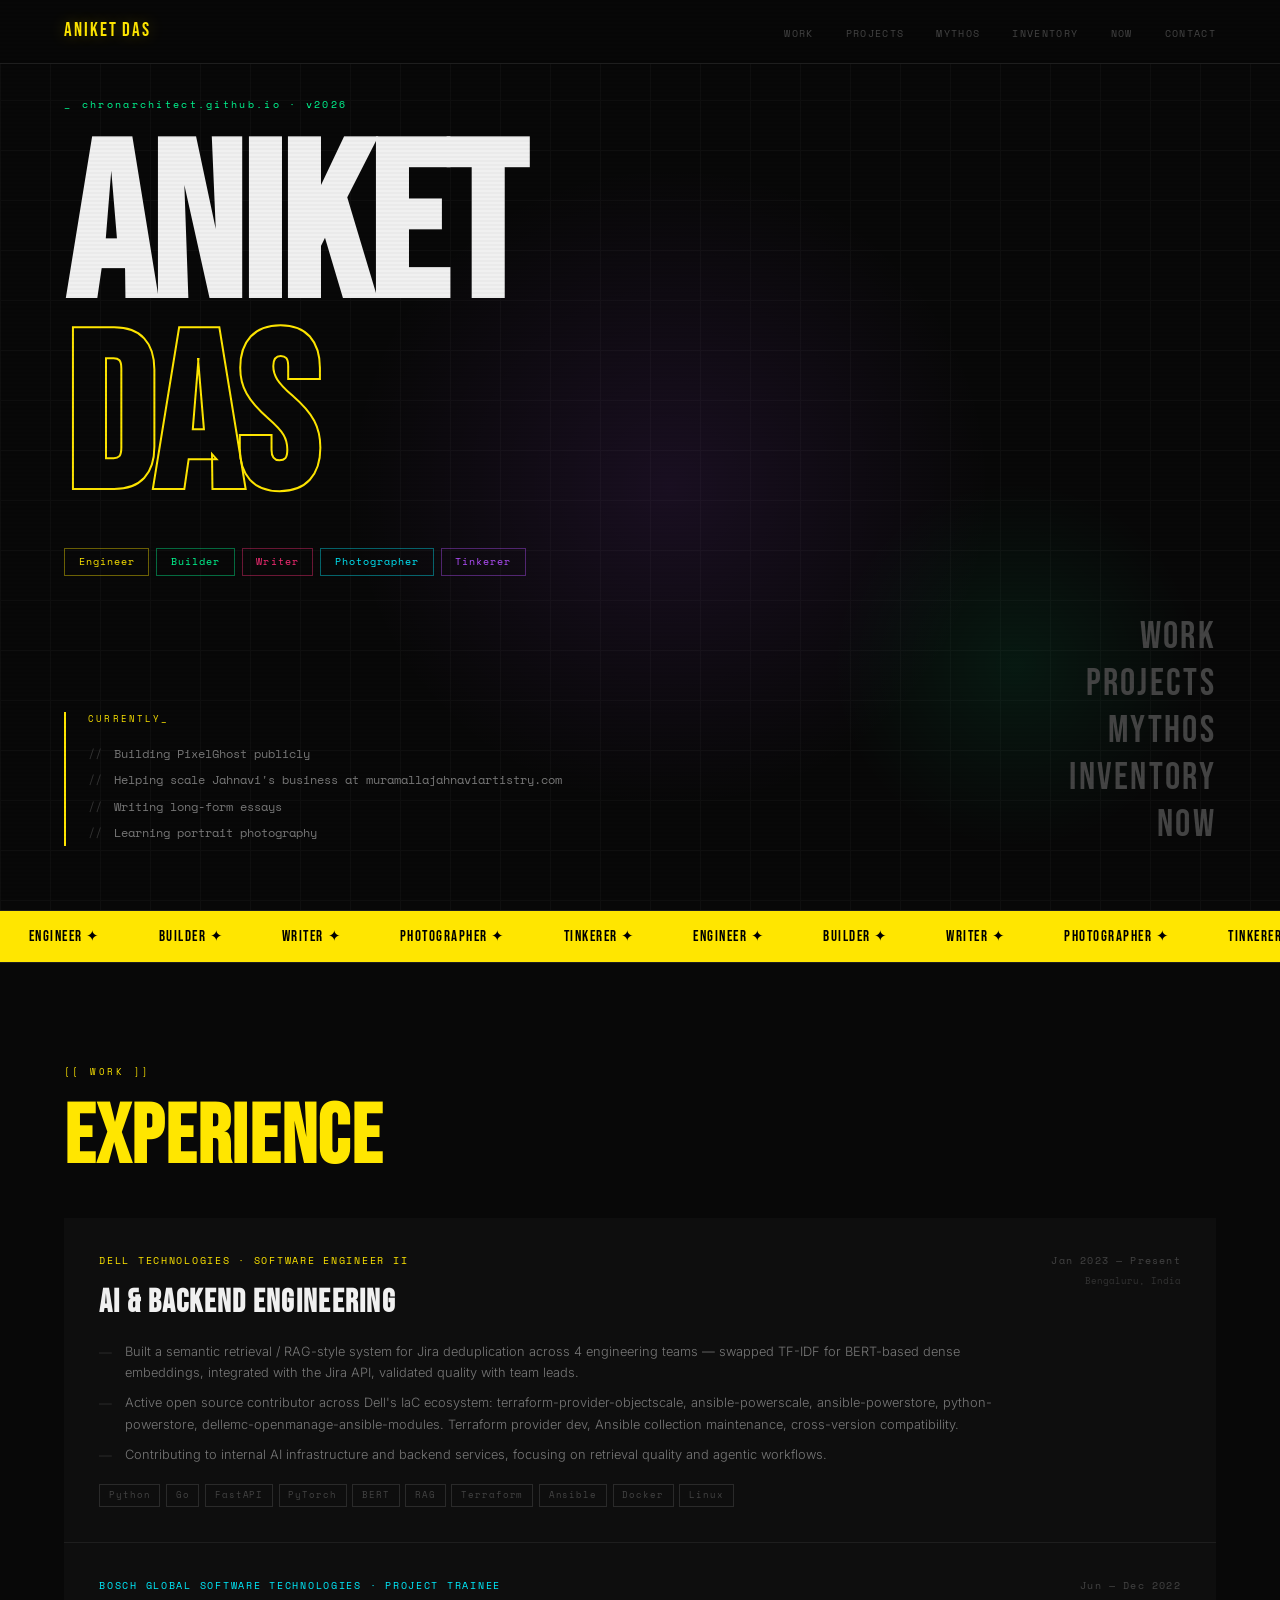
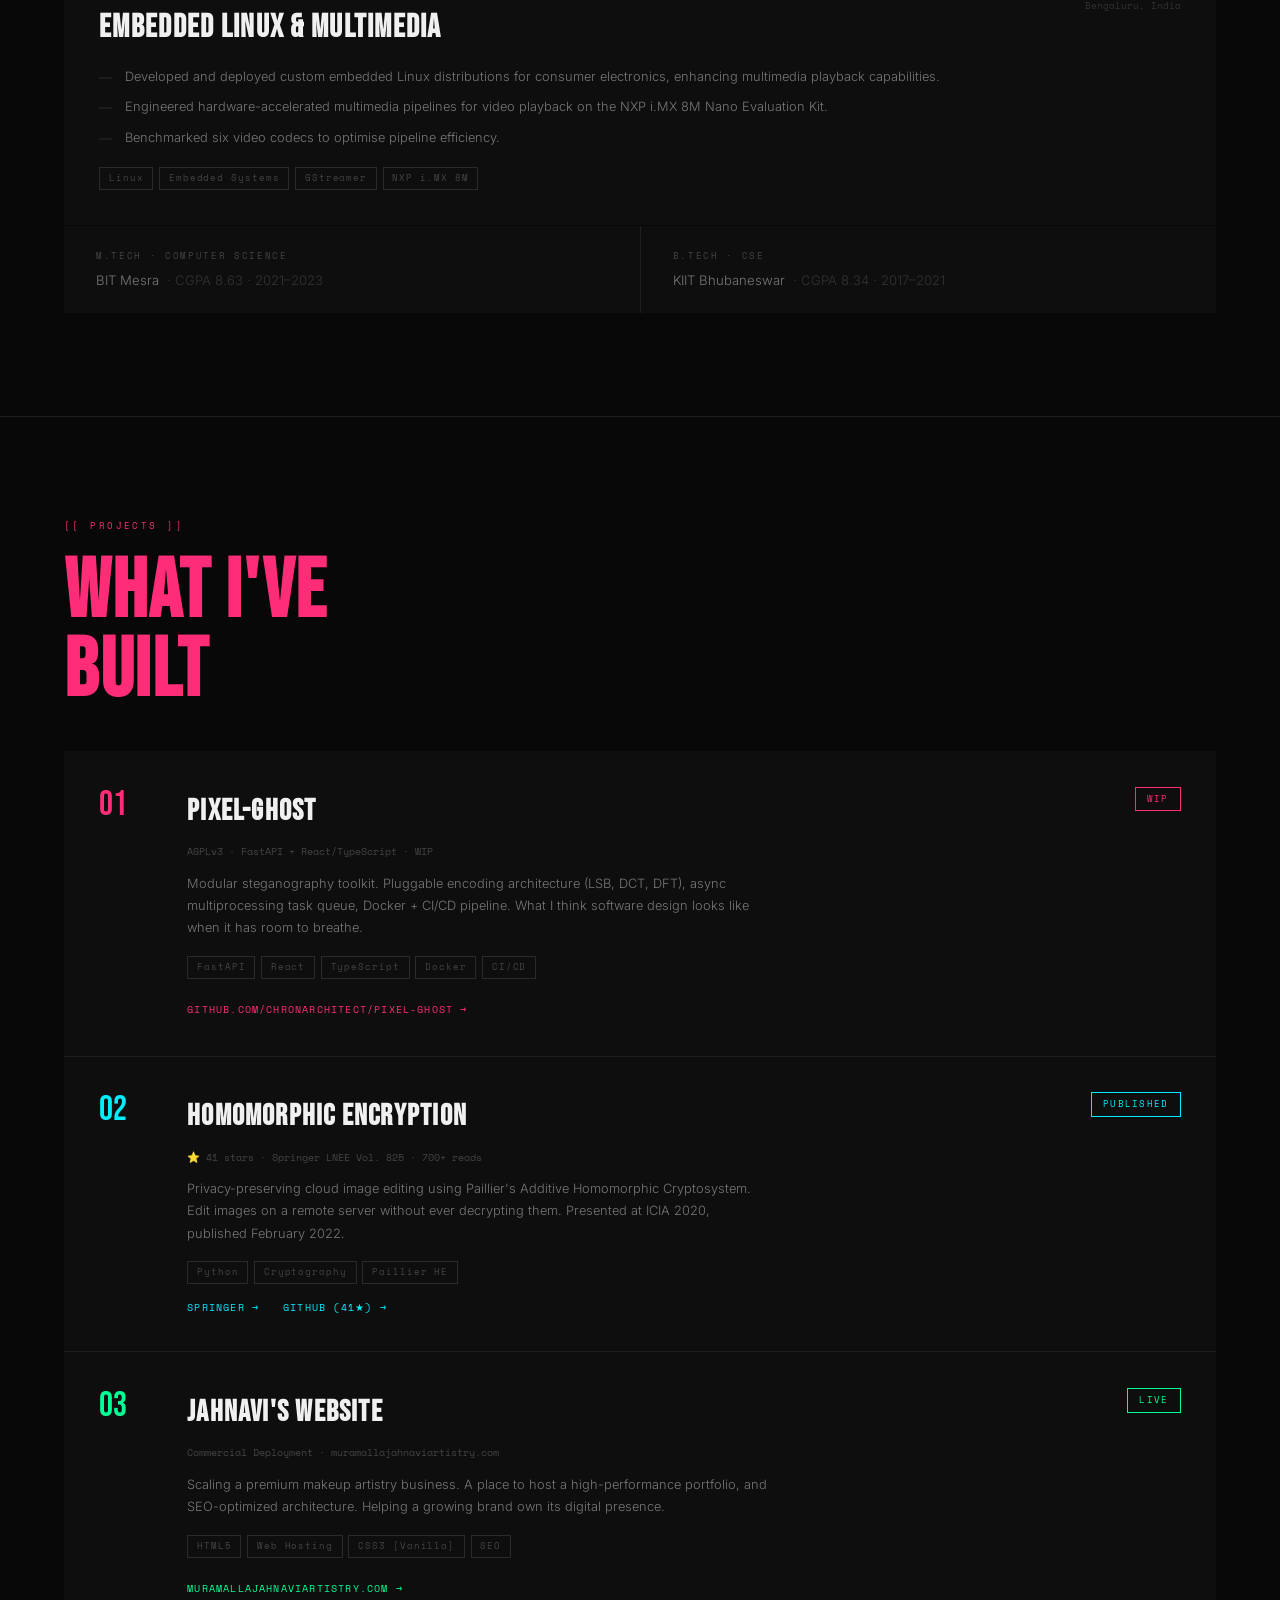
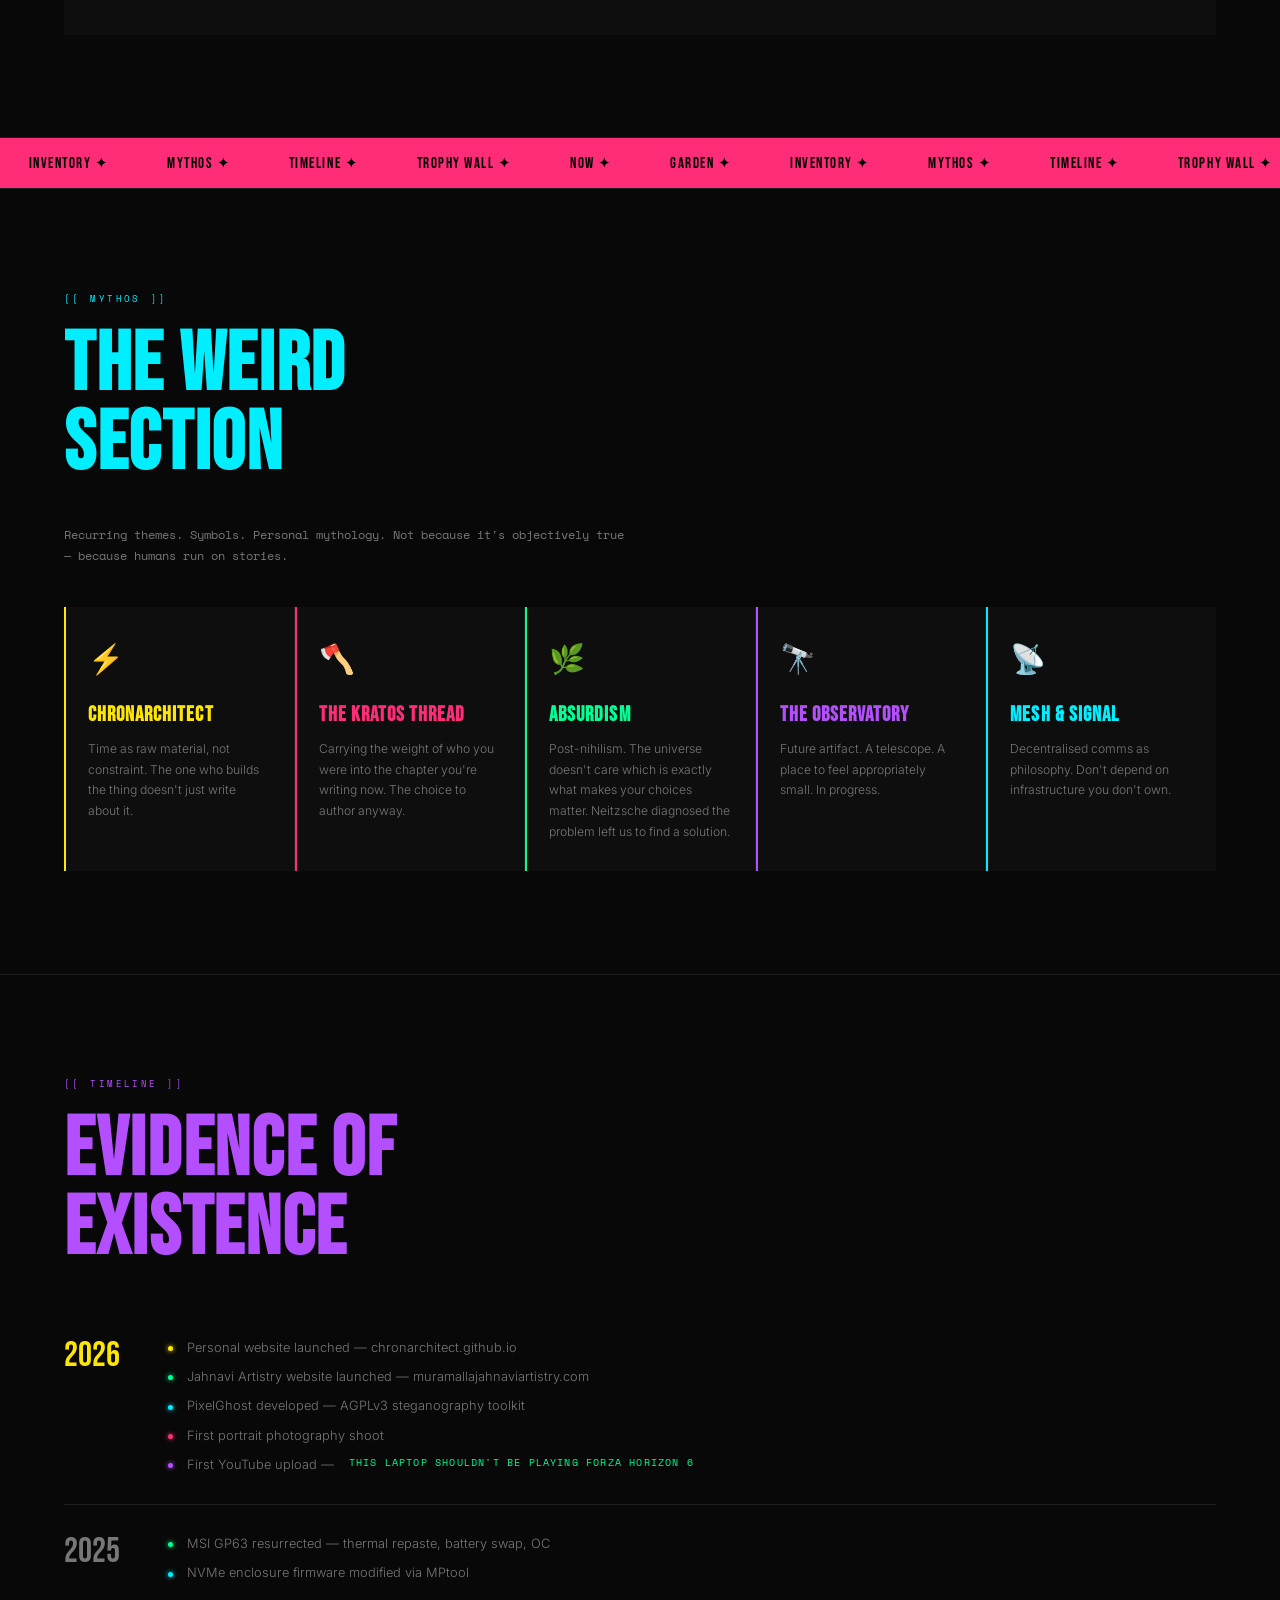
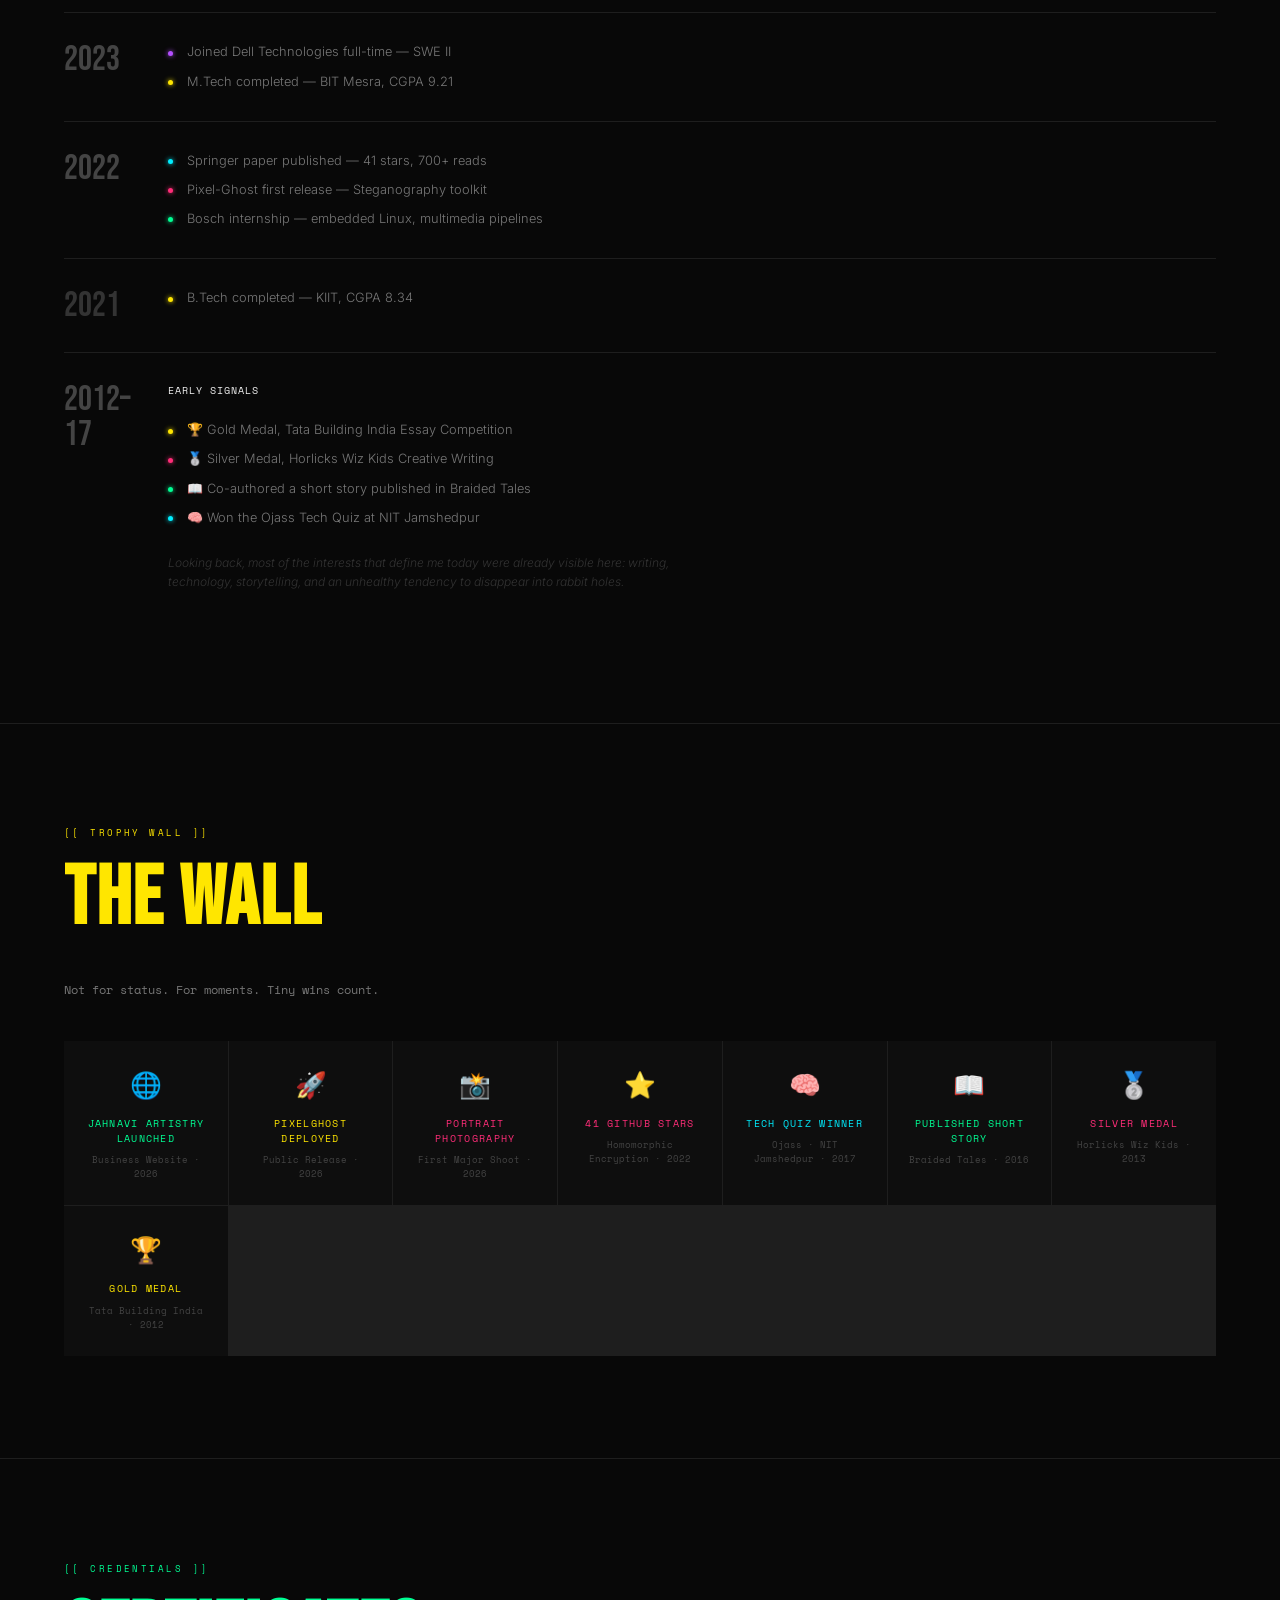
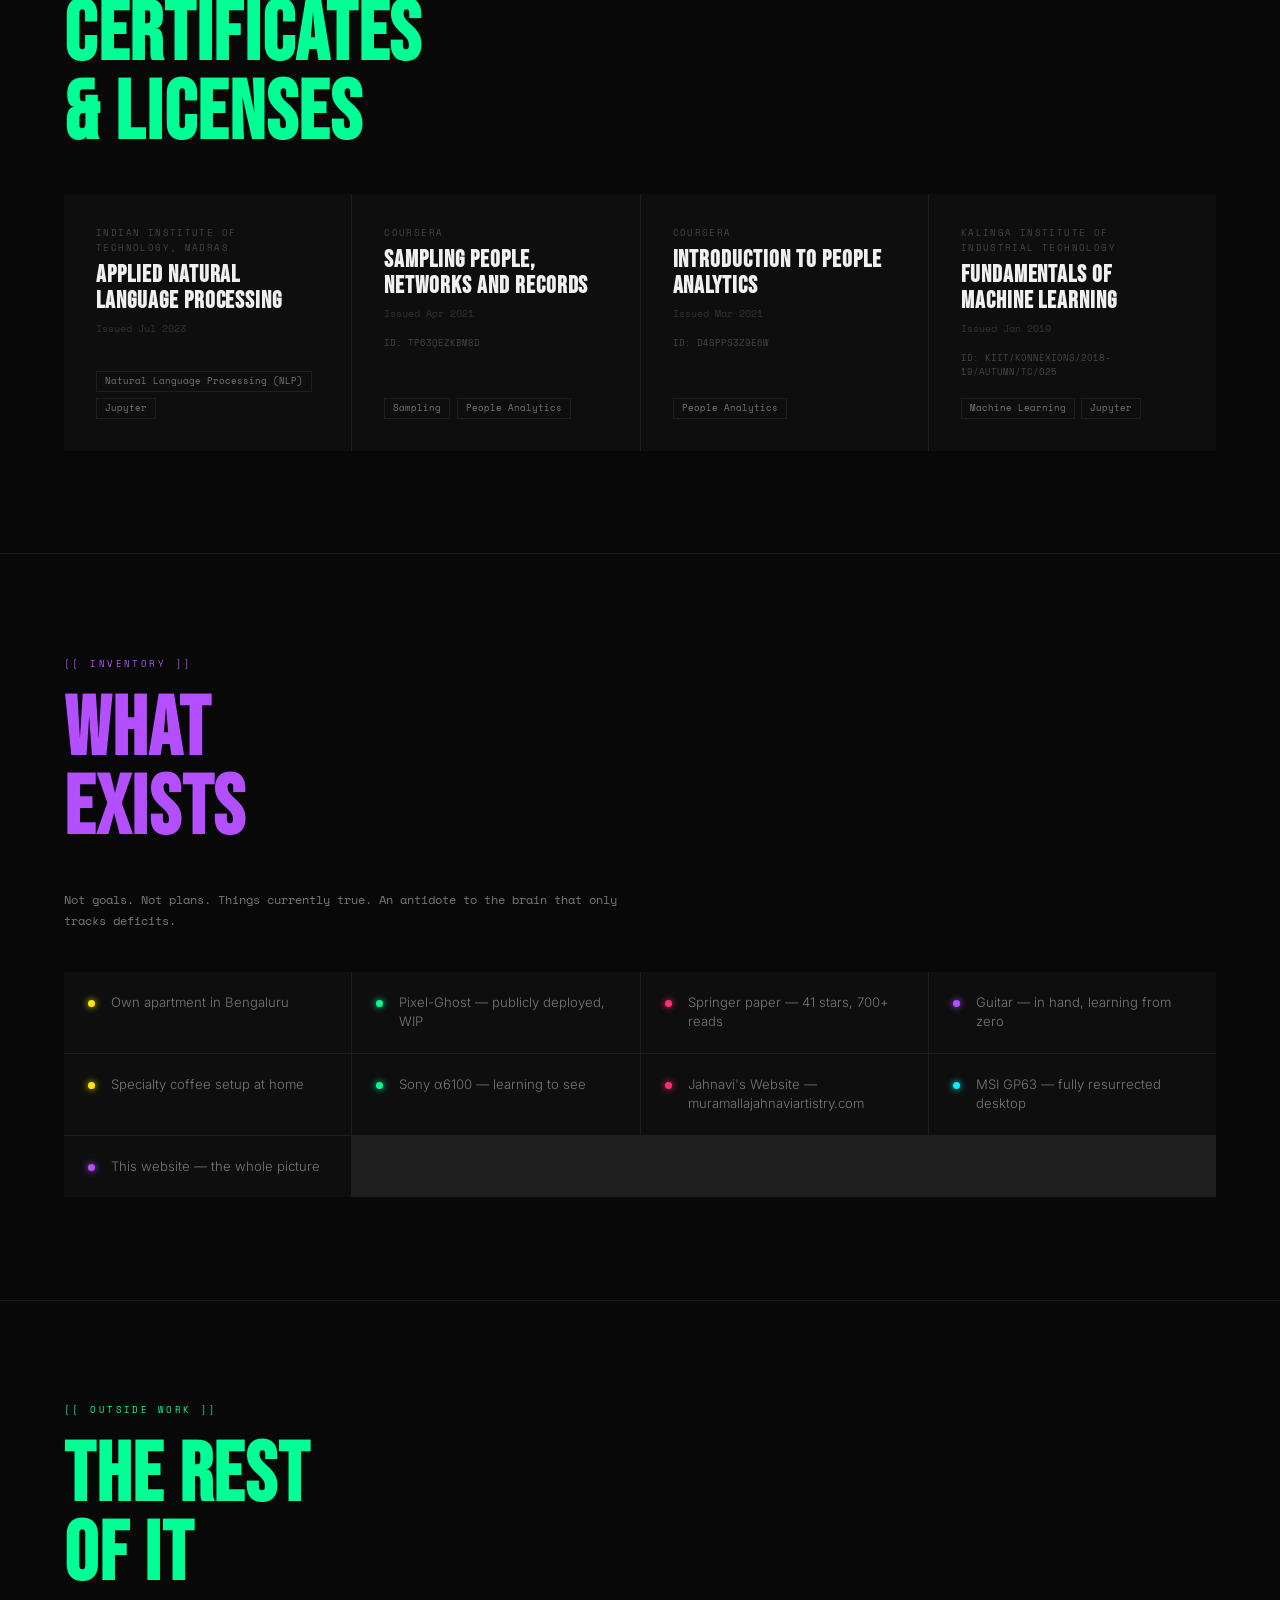
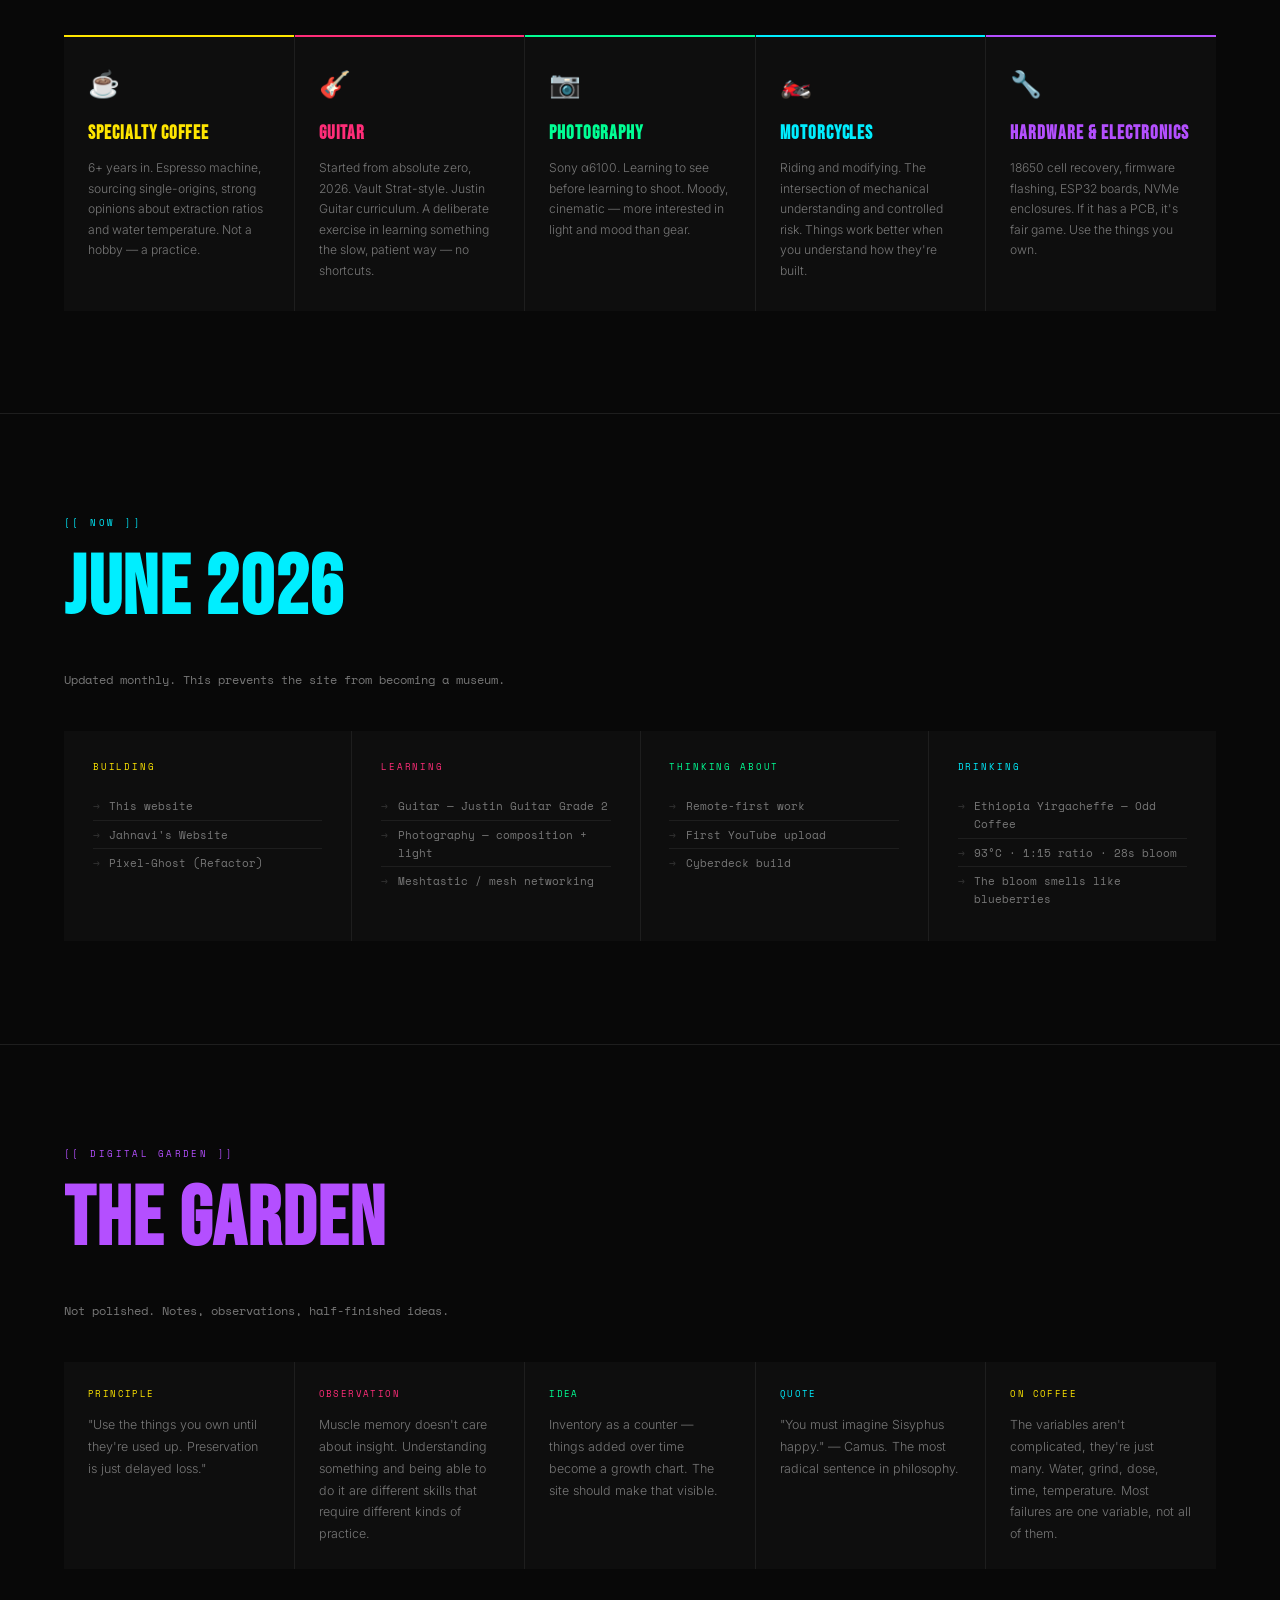
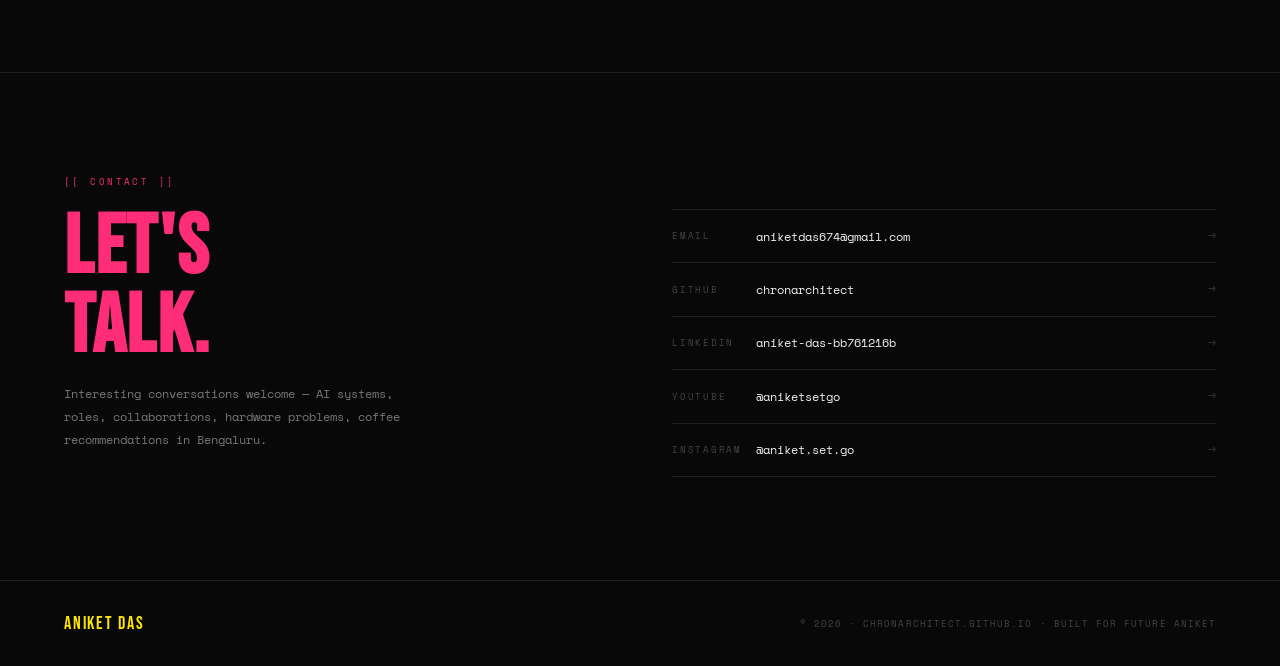
==== commit 44d80d01: "added links" ====
--- a/index.html
+++ b/index.html
@@ -190,9 +190,9 @@
   <h2 class="s-h" style="color:var(--cyan)">THE WEIRD<br>SECTION</h2>
   <p class="sub">Recurring themes. Symbols. Personal mythology. Not because it's objectively true — because humans run on stories.</p>
   <div class="mythos-grid">
-    <div class="myth y"><span class="myth-sym">⚡</span><h3 class="myth-name" style="color:var(--yellow)">ChronArchitect</h3><p class="myth-desc">Time as raw material, not constraint. The one who builds the thing — doesn't just write about it.</p></div>
+    <div class="myth y"><span class="myth-sym">⚡</span><h3 class="myth-name" style="color:var(--yellow)">ChronArchitect</h3><p class="myth-desc">Time as raw material, not constraint. The one who builds the thing doesn't just write about it.</p></div>
     <div class="myth p"><span class="myth-sym">🪓</span><h3 class="myth-name" style="color:var(--pink)">The Kratos Thread</h3><p class="myth-desc">Carrying the weight of who you were into the chapter you're writing now. The choice to author anyway.</p></div>
-    <div class="myth g"><span class="myth-sym">🌿</span><h3 class="myth-name" style="color:var(--green)">Absurdism</h3><p class="myth-desc">Post-nihilism. The universe doesn't care — which is exactly what makes your choices matter.</p></div>
+    <div class="myth g"><span class="myth-sym">🌿</span><h3 class="myth-name" style="color:var(--green)">Absurdism</h3><p class="myth-desc">Post-nihilism. The universe doesn't care which is exactly what makes your choices matter. Neitzsche diagnosed the problem left us to find a solution.</p></div>
     <div class="myth pu"><span class="myth-sym">🔭</span><h3 class="myth-name" style="color:var(--purple)">The Observatory</h3><p class="myth-desc">Future artifact. A telescope. A place to feel appropriately small. In progress.</p></div>
     <div class="myth c"><span class="myth-sym">📡</span><h3 class="myth-name" style="color:var(--cyan)">Mesh & Signal</h3><p class="myth-desc">Decentralised comms as philosophy. Don't depend on infrastructure you don't own.</p></div>
   </div>
@@ -208,9 +208,9 @@
       <div class="tl-items">
         <div class="tl-item"><div class="tl-dot y"></div>Personal website launched — chronarchitect.github.io</div>
         <div class="tl-item"><div class="tl-dot g"></div>Jahnavi Artistry website launched — muramallajahnaviartistry.com</div>
-        <div class="tl-item"><div class="tl-dot c"></div>PixelGhost publicly deployed — AGPLv3 steganography toolkit</div>
+        <div class="tl-item"><div class="tl-dot c"></div>PixelGhost developed — AGPLv3 steganography toolkit</div>
         <div class="tl-item"><div class="tl-dot p"></div>First portrait photography shoot</div>
-        <div class="tl-item"><div class="tl-dot pu"></div>First YouTube upload — <a class="tl-item" href="https://youtu.be/9KhOPCaNy_A?si=4TyaxEiiLhXEdtUJ">Done</a></div>
+        <div class="tl-item"><div class="tl-dot pu"></div>First YouTube upload — <a class="proj-link" style="color:var(--green)" href="https://youtu.be/9KhOPCaNy_A?si=4TyaxEiiLhXEdtUJ" target="_blank" rel="noopener">This Laptop Shouldn't Be Playing Forza Horizon 6</a></div>
       </div>
     </div>
     <div class="tl-row">
@@ -427,8 +427,7 @@
     <div class="seed"><span class="seed-tag" style="color:var(--pink)">Observation</span>Muscle memory doesn't care about insight. Understanding something and being able to do it are different skills that require different kinds of practice.</div>
     <div class="seed"><span class="seed-tag" style="color:var(--green)">Idea</span>Inventory as a counter — things added over time become a growth chart. The site should make that visible.</div>
     <div class="seed"><span class="seed-tag" style="color:var(--cyan)">Quote</span>"You must imagine Sisyphus happy." — Camus. The most radical sentence in philosophy.</div>
-    <div class="seed"><span class="seed-tag" style="color:var(--purple)">Hardware Note</span>RTL9210 NVMe enclosures: strip EFUSE blocks from cfg before flashing. U2/U3_MAXPWR values matter for full power draw.</div>
-    <div class="seed"><span class="seed-tag" style="color:var(--yellow)">On Coffee</span>The variables aren't complicated — they're just many. Water, grind, dose, time, temperature. Most failures are one variable, not all of them.</div>
+    <div class="seed"><span class="seed-tag" style="color:var(--yellow)">On Coffee</span>The variables aren't complicated, they're just many. Water, grind, dose, time, temperature. Most failures are one variable, not all of them.</div>
   </div>
 </section>
 
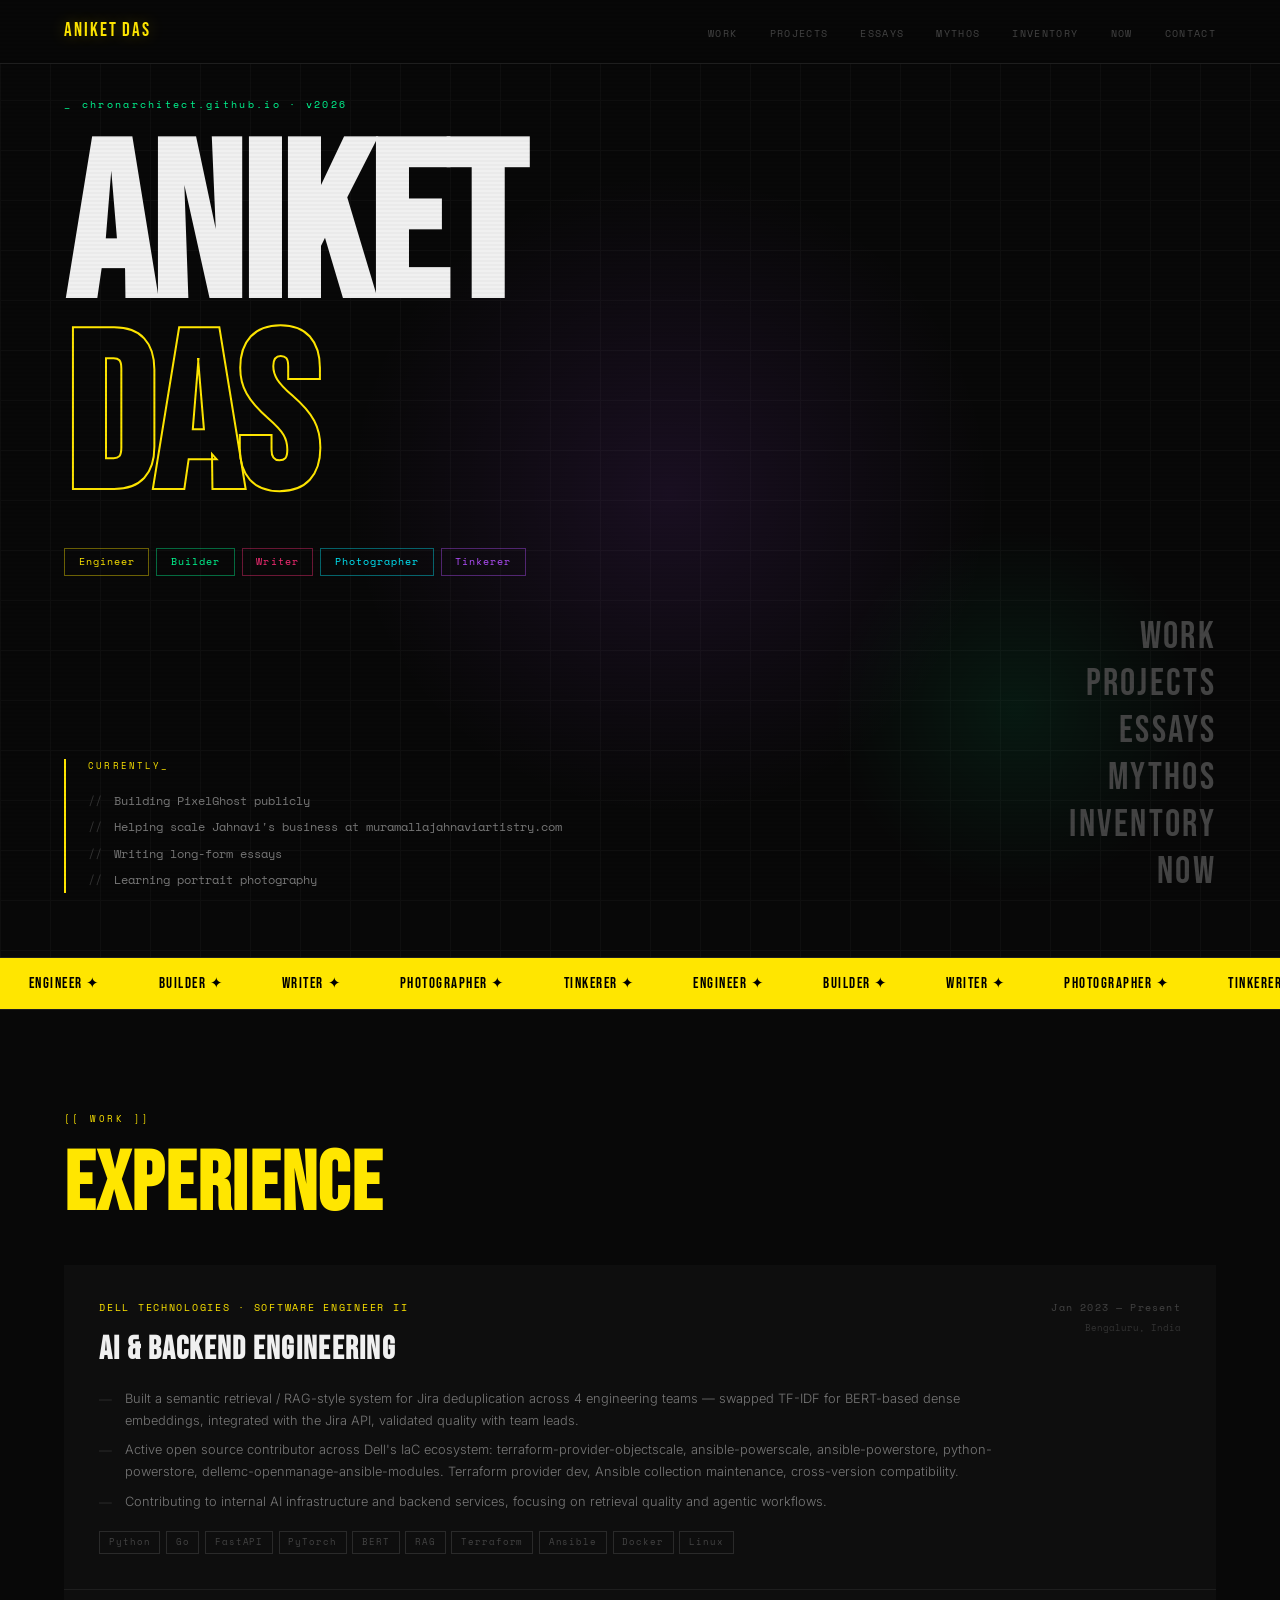
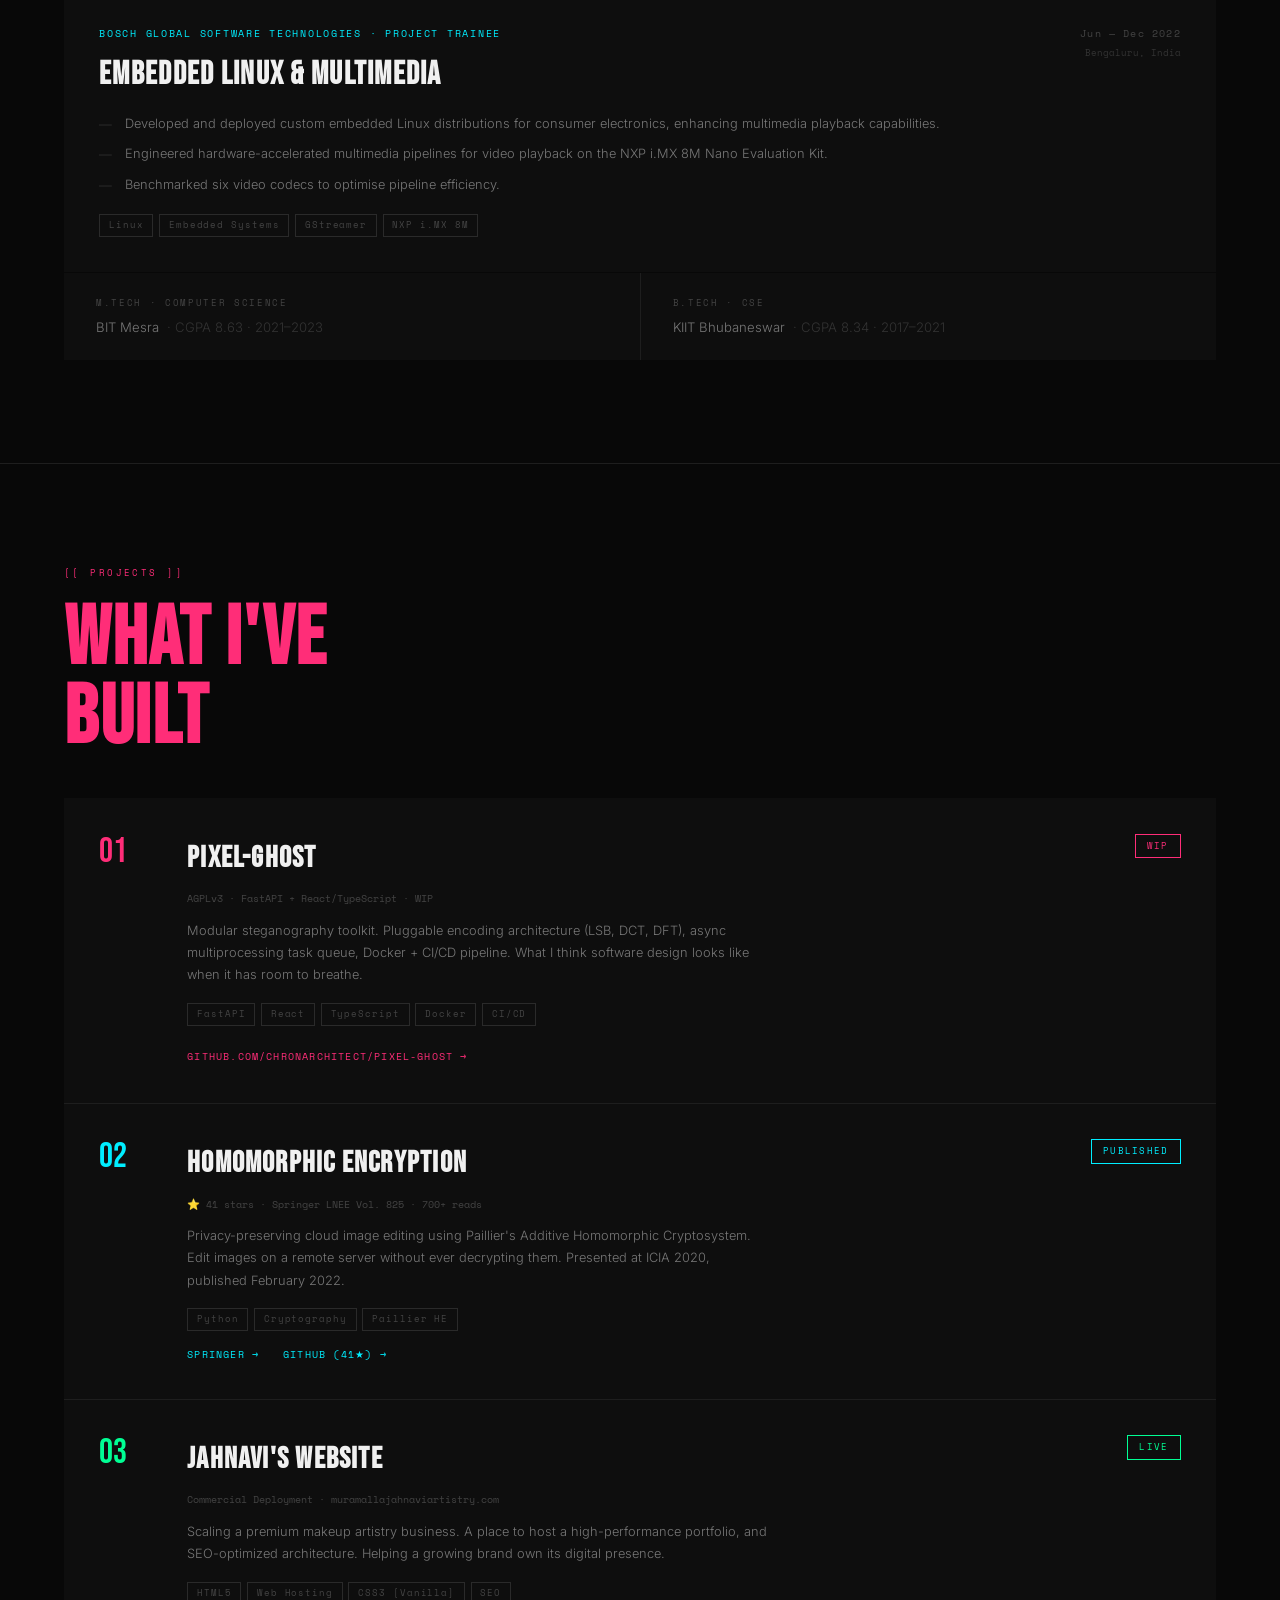
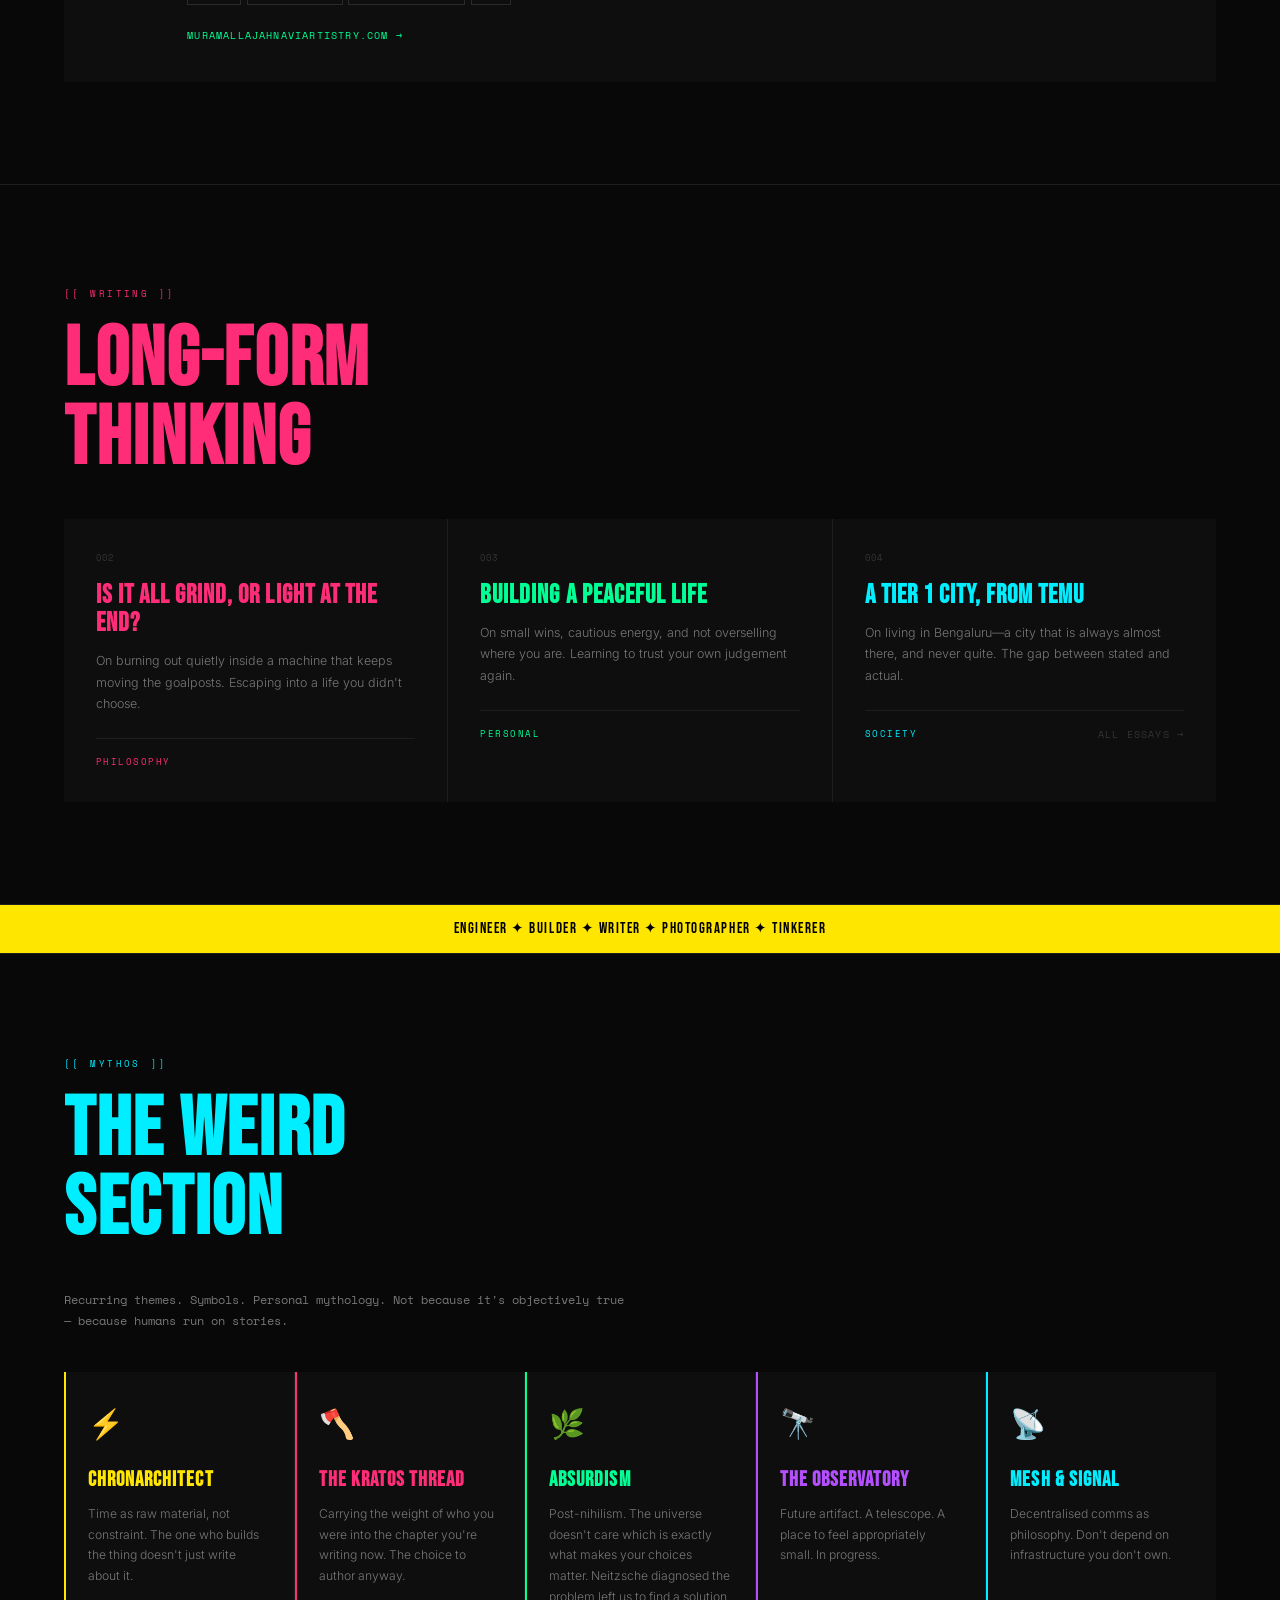
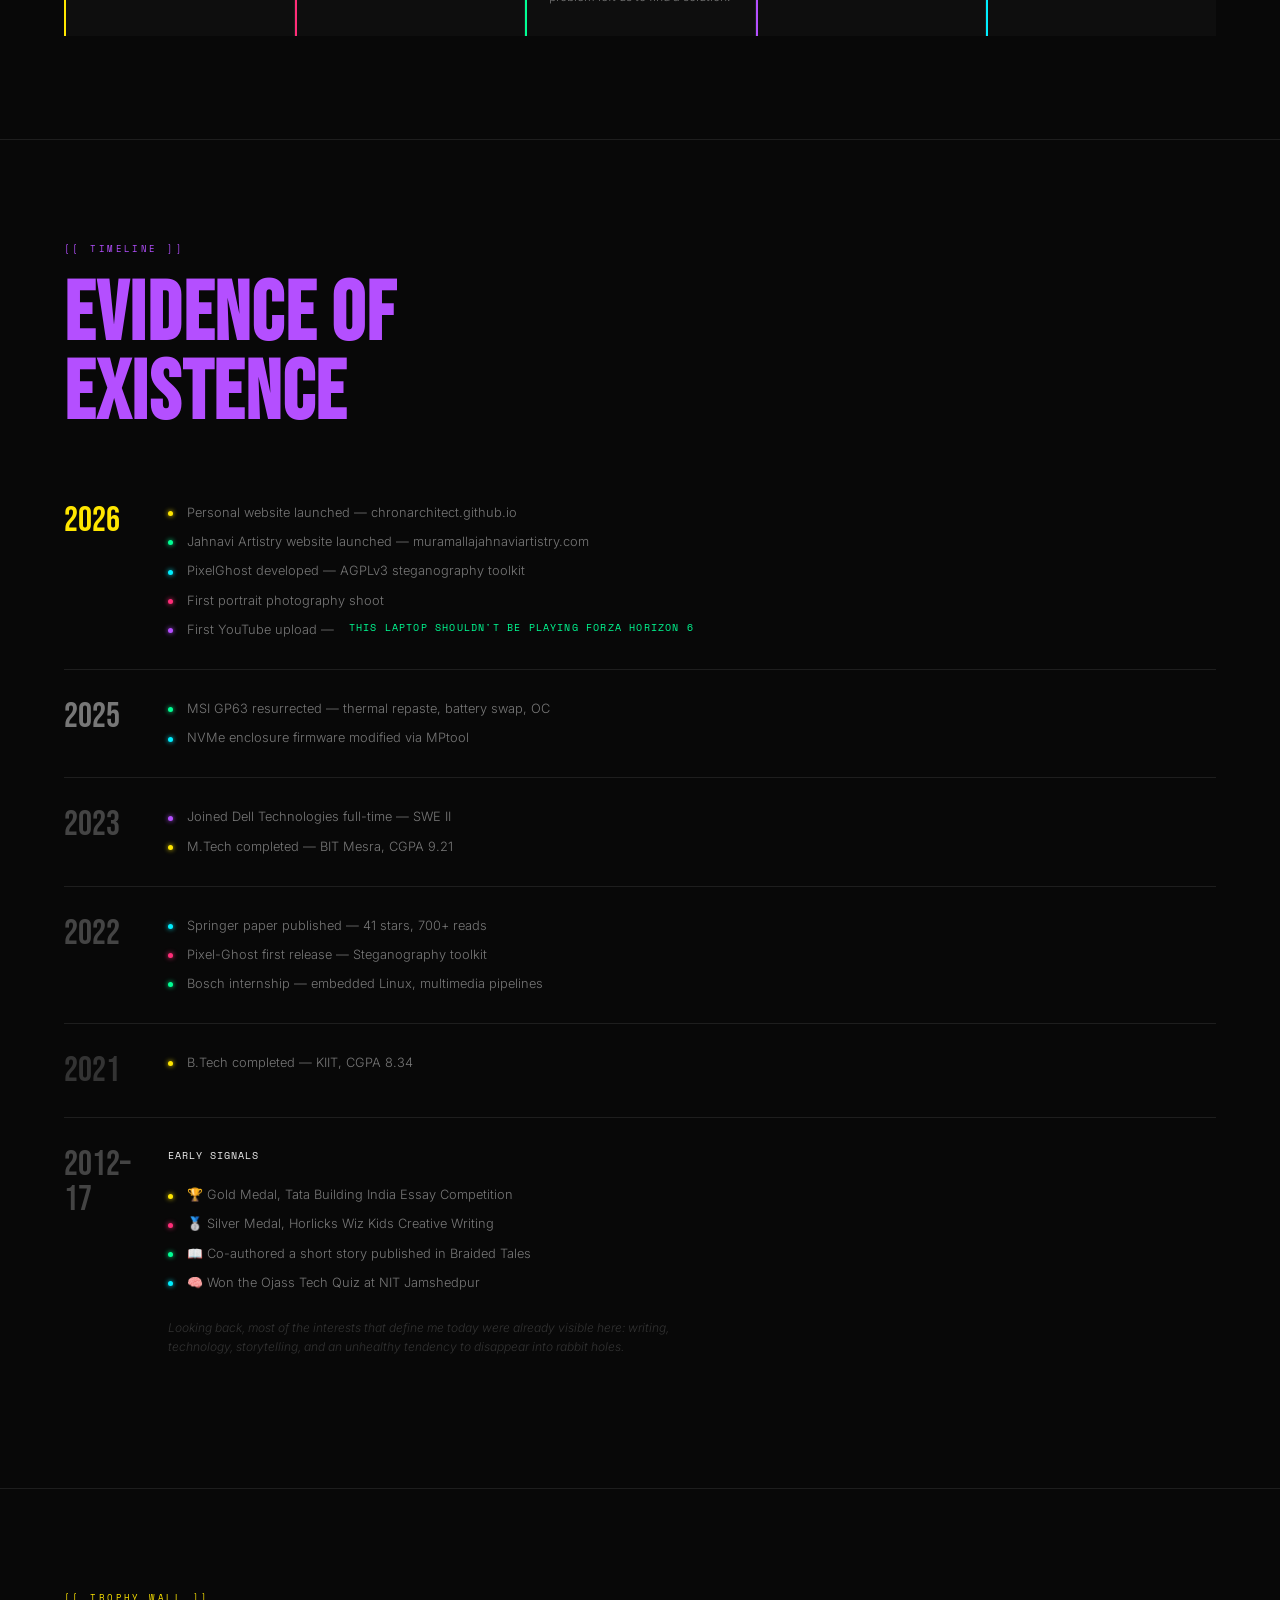
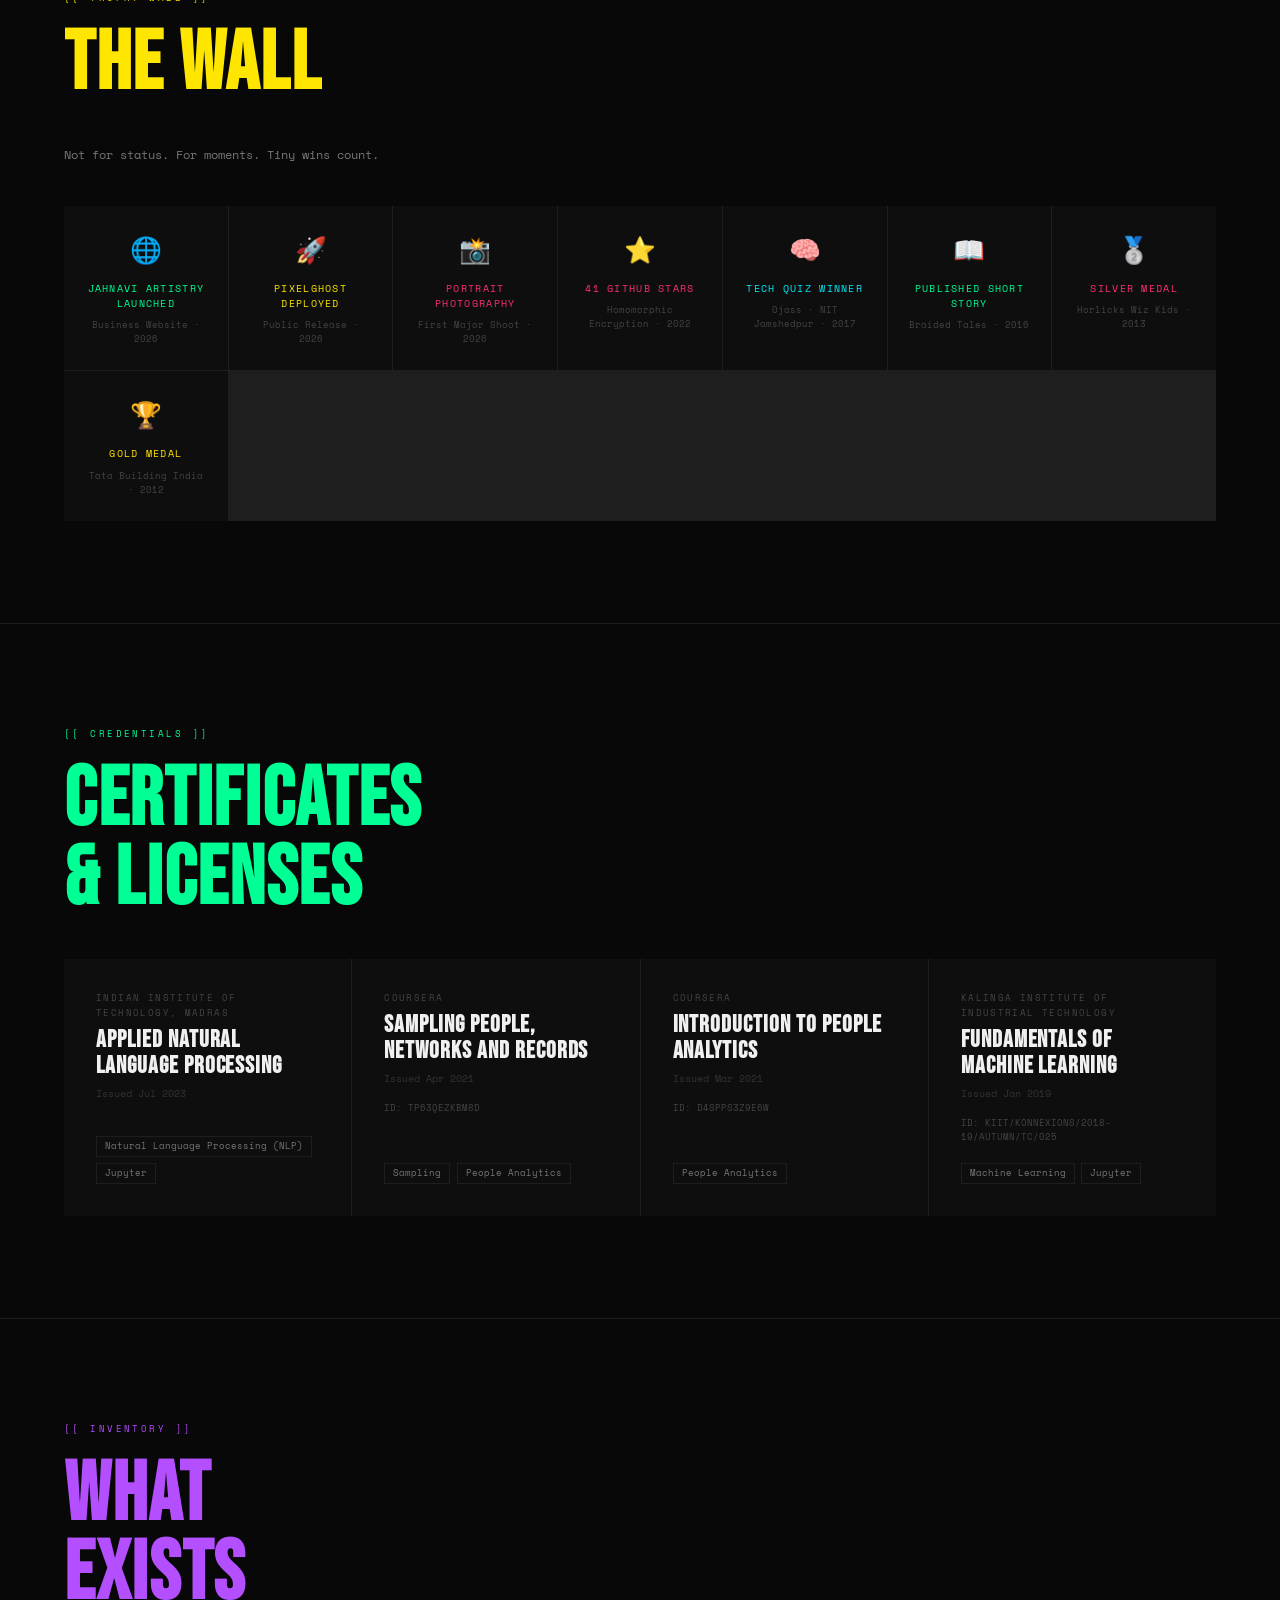
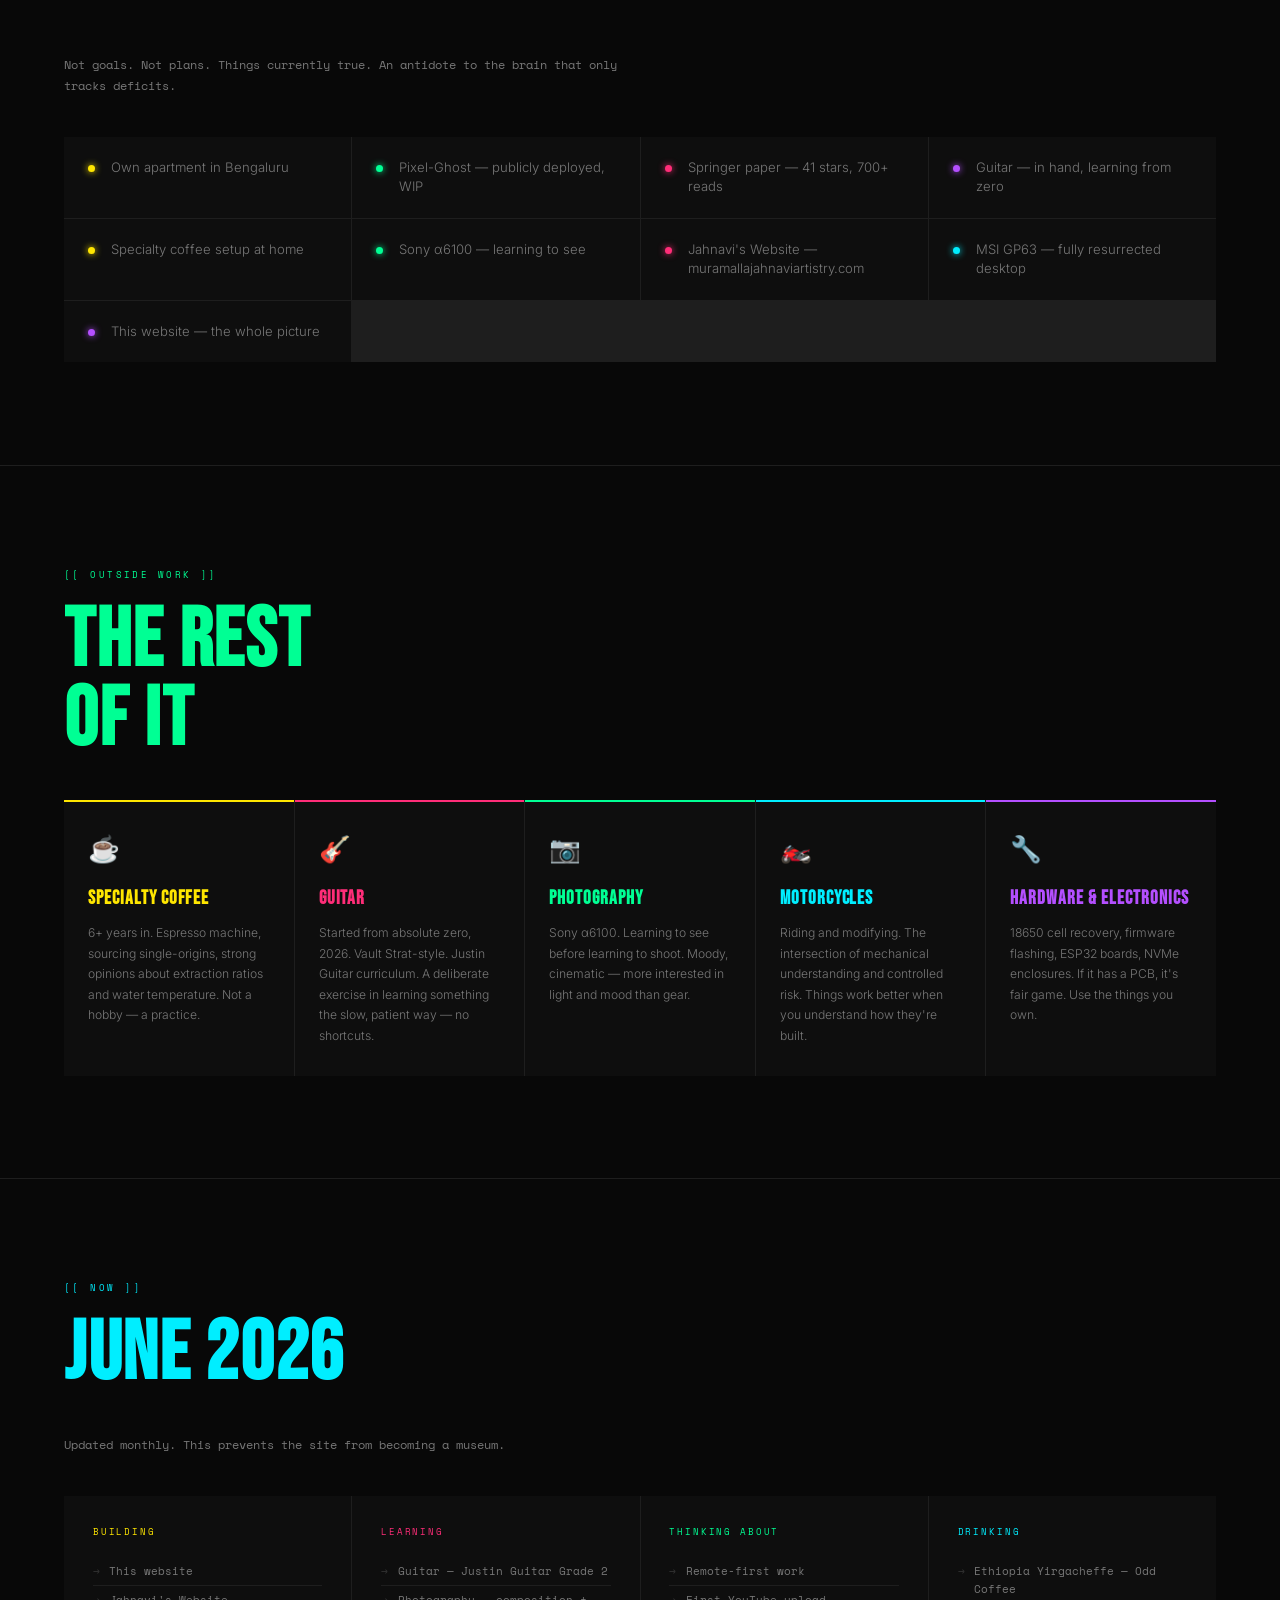
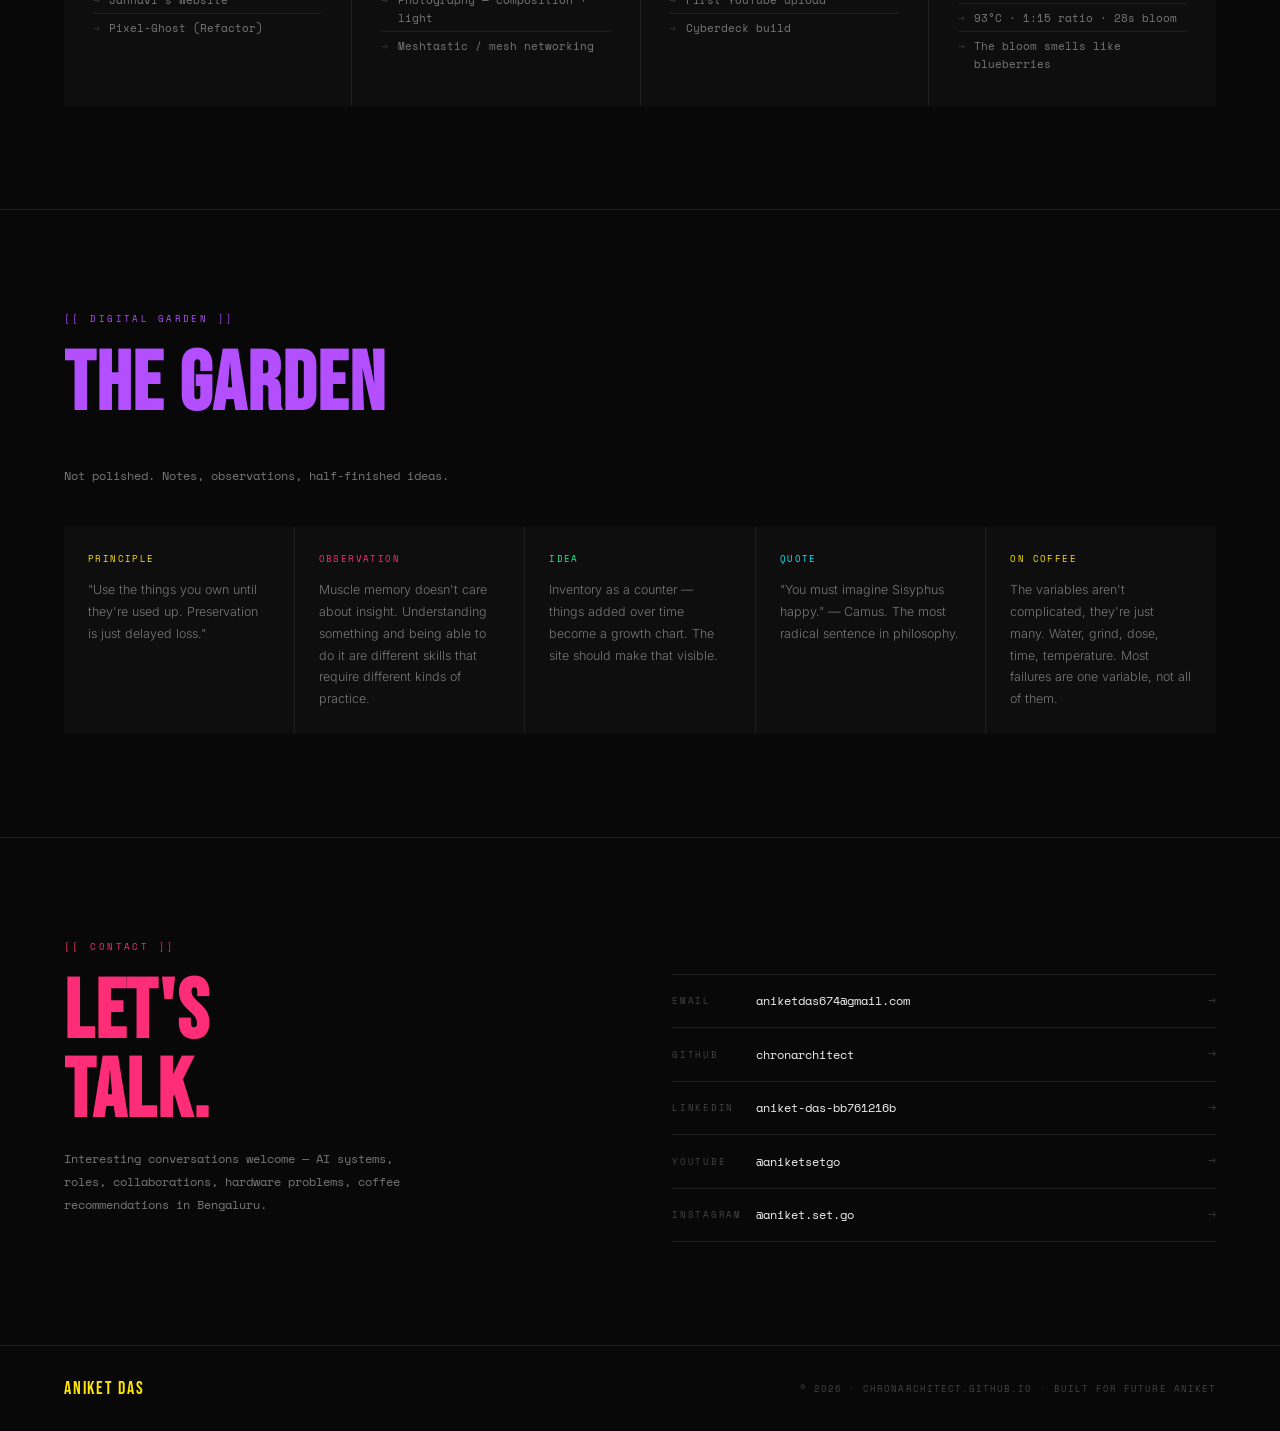
==== commit e9e7de44: "Refactor: remove personal essay and static marquee banners" ====
--- a/index.html
+++ b/index.html
@@ -19,6 +19,7 @@
   <ul class="nav-links">
     <li><a href="#work">Work</a></li>
     <li><a href="#projects">Projects</a></li>
+    <li><a href="essays.html">Essays</a></li>
     <li><a href="#mythos">Mythos</a></li>
     <li><a href="#inventory">Inventory</a></li>
     <li><a href="#now">Now</a></li>
@@ -55,6 +56,7 @@
       <div class="hero-nav">
         <a href="#work" class="hn-link y">Work</a>
         <a href="#projects" class="hn-link g">Projects</a>
+        <a href="essays.html" class="hn-link p">Essays</a>
         <a href="#mythos" class="hn-link c">Mythos</a>
         <a href="#inventory" class="hn-link pu">Inventory</a>
         <a href="#now" class="hn-link y">Now</a>
@@ -177,10 +179,49 @@
   </div>
 </section>
 
-<!-- PINK MARQUEE -->
-<div class="mq pbar" aria-hidden="true">
-  <div class="mq-track">
-    <span class="mq-item">INVENTORY ✦</span><span class="mq-item">MYTHOS ✦</span><span class="mq-item">TIMELINE ✦</span><span class="mq-item">TROPHY WALL ✦</span><span class="mq-item">NOW ✦</span><span class="mq-item">GARDEN ✦</span><span class="mq-item">INVENTORY ✦</span><span class="mq-item">MYTHOS ✦</span><span class="mq-item">TIMELINE ✦</span><span class="mq-item">TROPHY WALL ✦</span><span class="mq-item">NOW ✦</span><span class="mq-item">GARDEN ✦</span>
+<!-- WRITING -->
+<section id="writing">
+  <p class="s-pre p">Writing</p>
+  <h2 class="s-h" style="color:var(--pink)">LONG-FORM<br>THINKING</h2>
+  <div class="essays-grid">
+    
+    <div class="essay">
+      <p class="e-num">002</p>
+      <a href="essays/is-it-all-grind.html" style="text-decoration:none;color:inherit;">
+        <h3 class="e-title" style="color:var(--pink)">Is it all grind, or light at the end?</h3>
+        <p class="e-excerpt">On burning out quietly inside a machine that keeps moving the goalposts. Escaping into a life you didn't choose.</p>
+      </a>
+      <div class="e-foot"><span class="e-cat" style="color:var(--pink)">Philosophy</span></div>
+    </div>
+
+    <div class="essay">
+      <p class="e-num">003</p>
+      <a href="essays/peaceful-life.html" style="text-decoration:none;color:inherit;">
+        <h3 class="e-title" style="color:var(--green)">Building a peaceful life</h3>
+        <p class="e-excerpt">On small wins, cautious energy, and not overselling where you are. Learning to trust your own judgement again.</p>
+      </a>
+      <div class="e-foot"><span class="e-cat" style="color:var(--green)">Personal</span></div>
+    </div>
+
+    <div class="essay">
+      <p class="e-num">004</p>
+      <a href="essays/temu-city.html" style="text-decoration:none;color:inherit;">
+        <h3 class="e-title" style="color:var(--cyan)">A tier 1 city, from Temu</h3>
+        <p class="e-excerpt">On living in Bengaluru—a city that is always almost there, and never quite. The gap between stated and actual.</p>
+      </a>
+      <div class="e-foot">
+        <span class="e-cat" style="color:var(--cyan)">Society</span>
+        <a href="essays.html" class="proj-link" style="color:var(--dimmed);font-size:0.6rem;">All essays →</a>
+      </div>
+    </div>
+
+  </div>
+</section>
+
+<!-- STATIC BANNER -->
+<div class="mq ybar">
+  <div class="mq-track" style="animation:none;display:flex;justify-content:center">
+    <span class="mq-item">ENGINEER ✦ BUILDER ✦ WRITER ✦ PHOTOGRAPHER ✦ TINKERER</span>
   </div>
 </div>
 
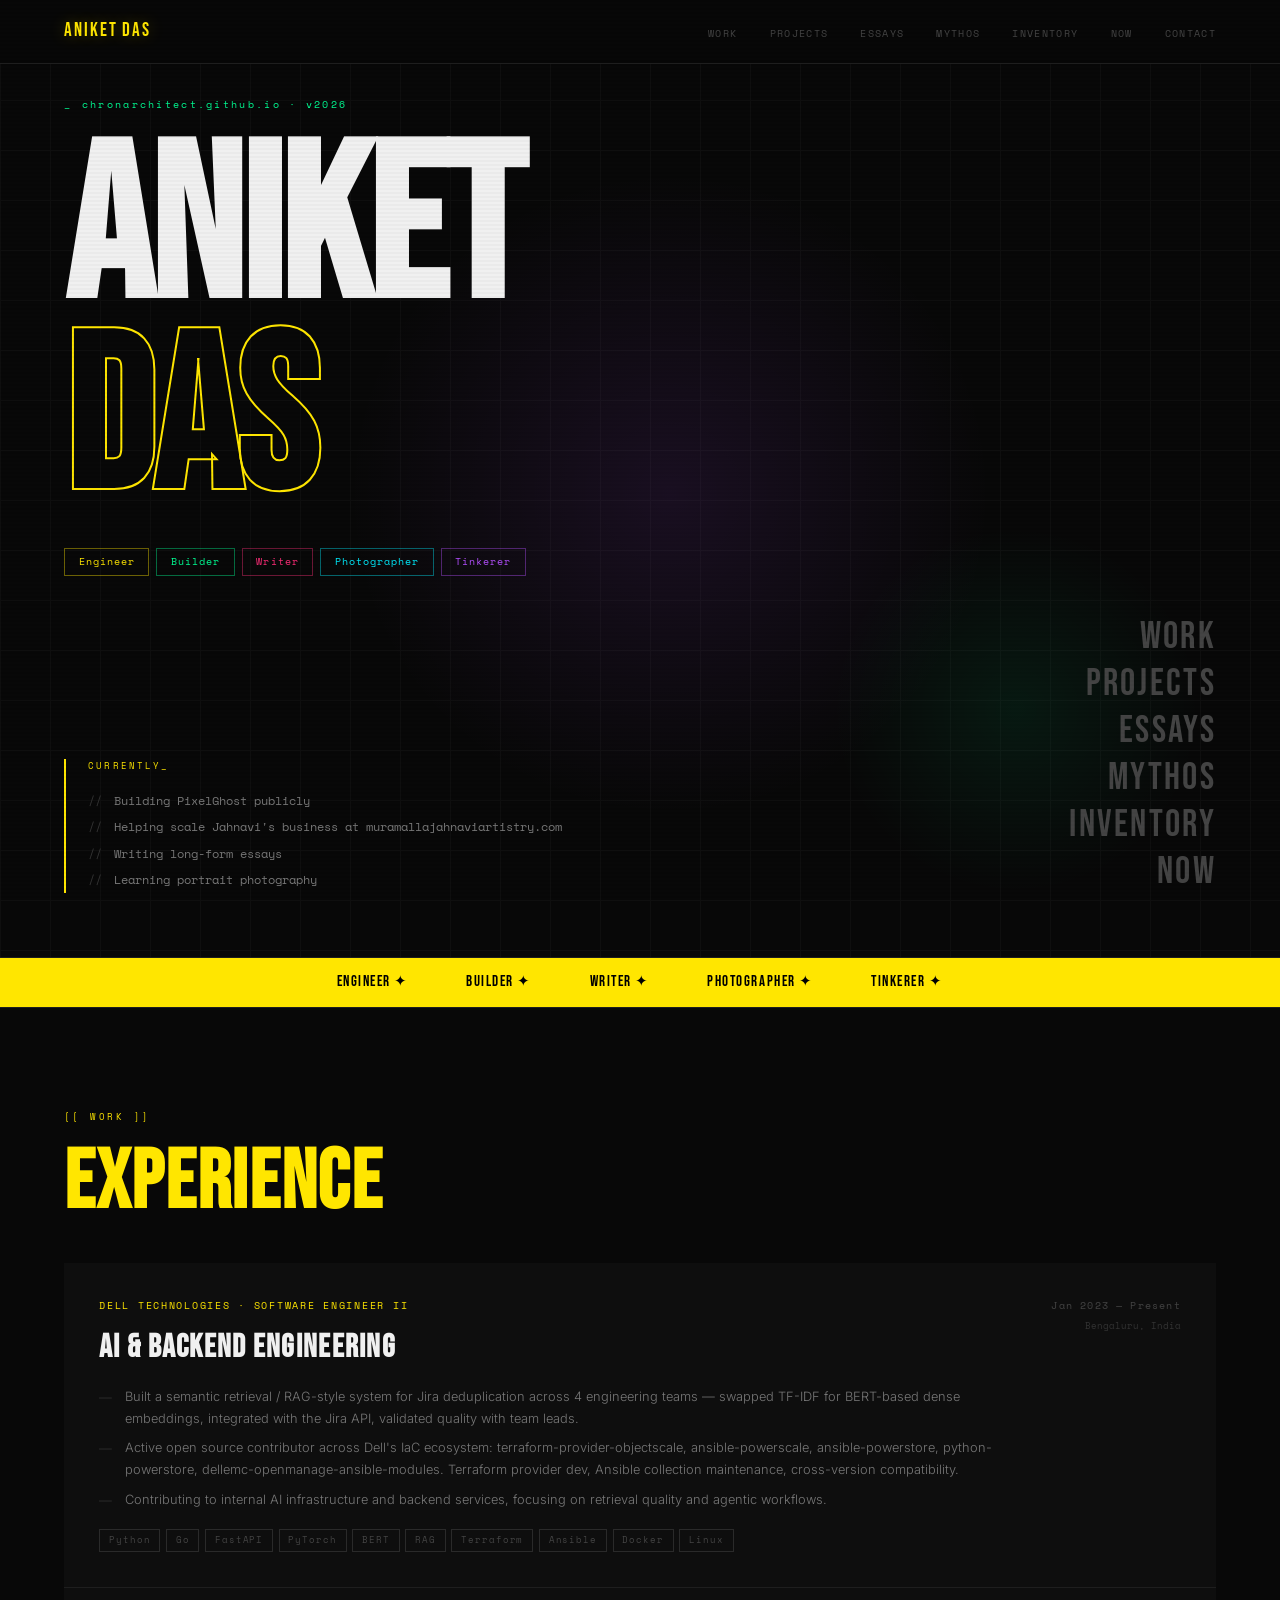
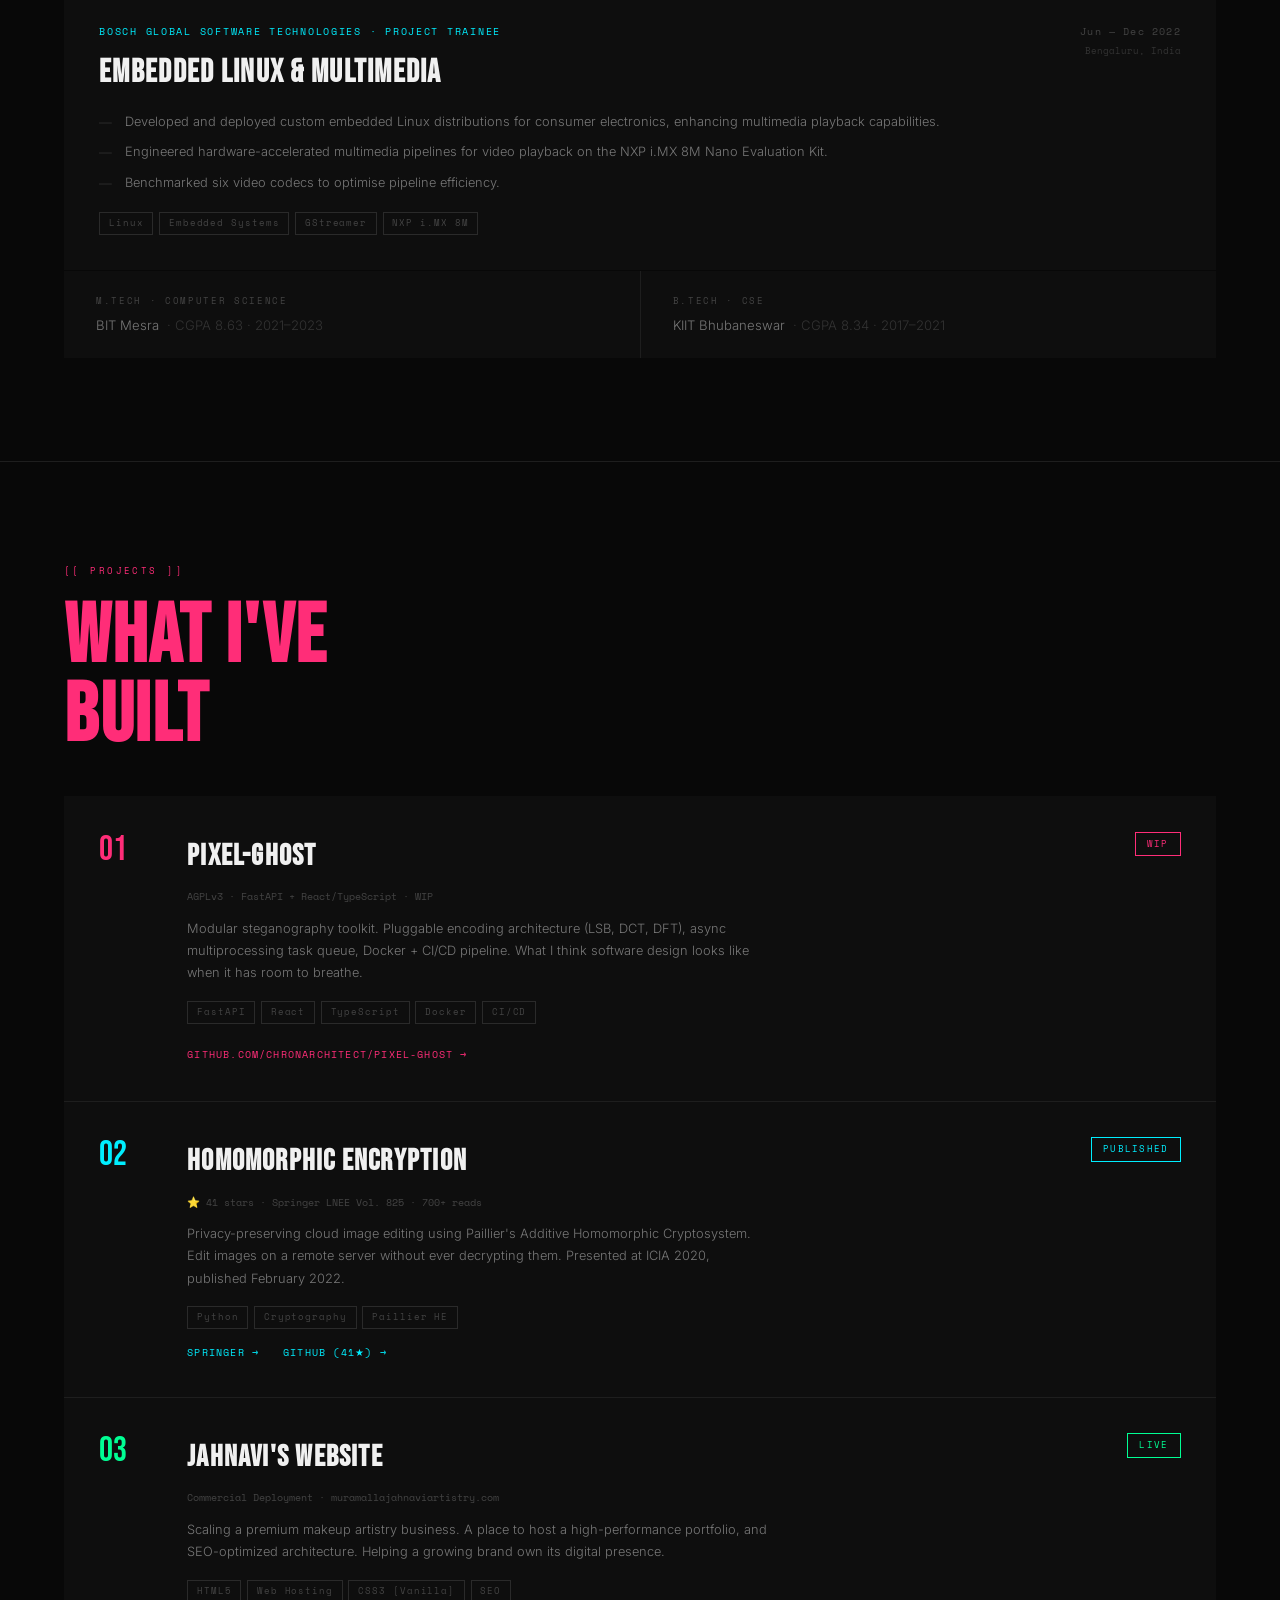
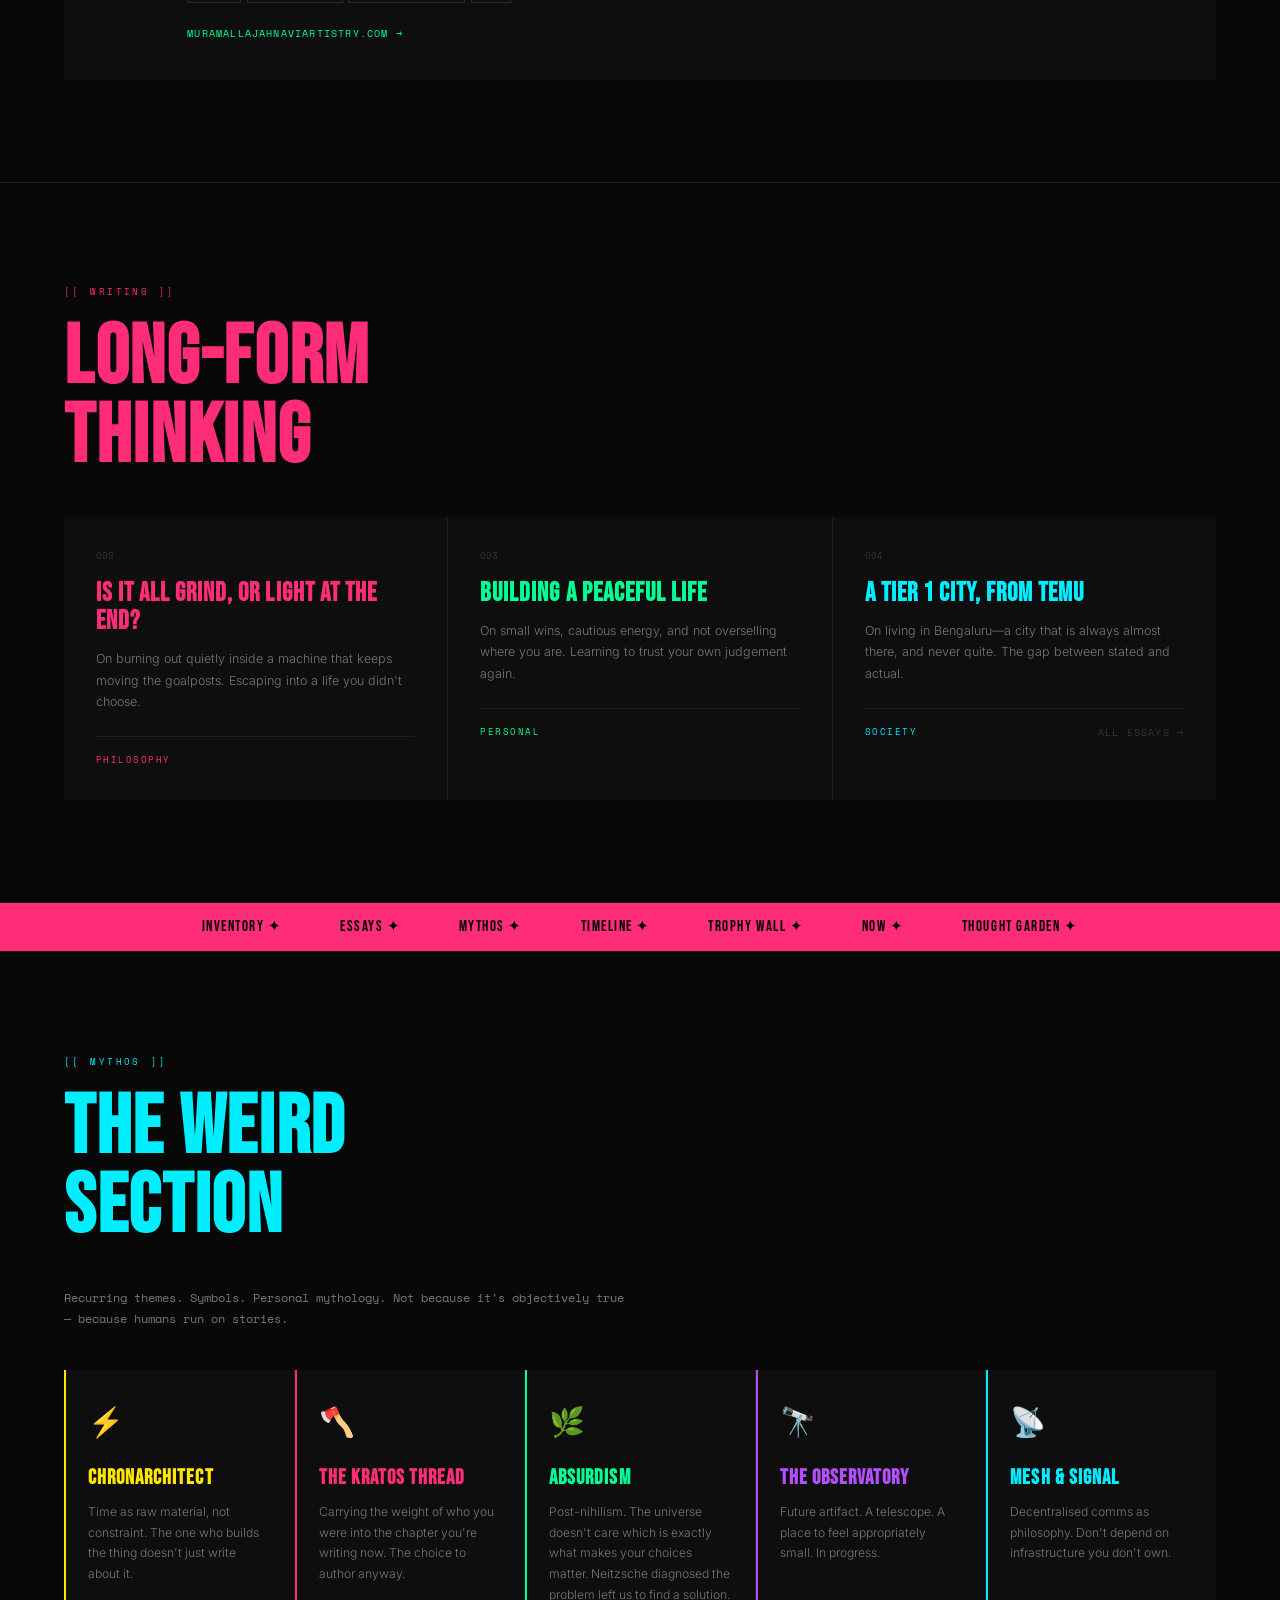
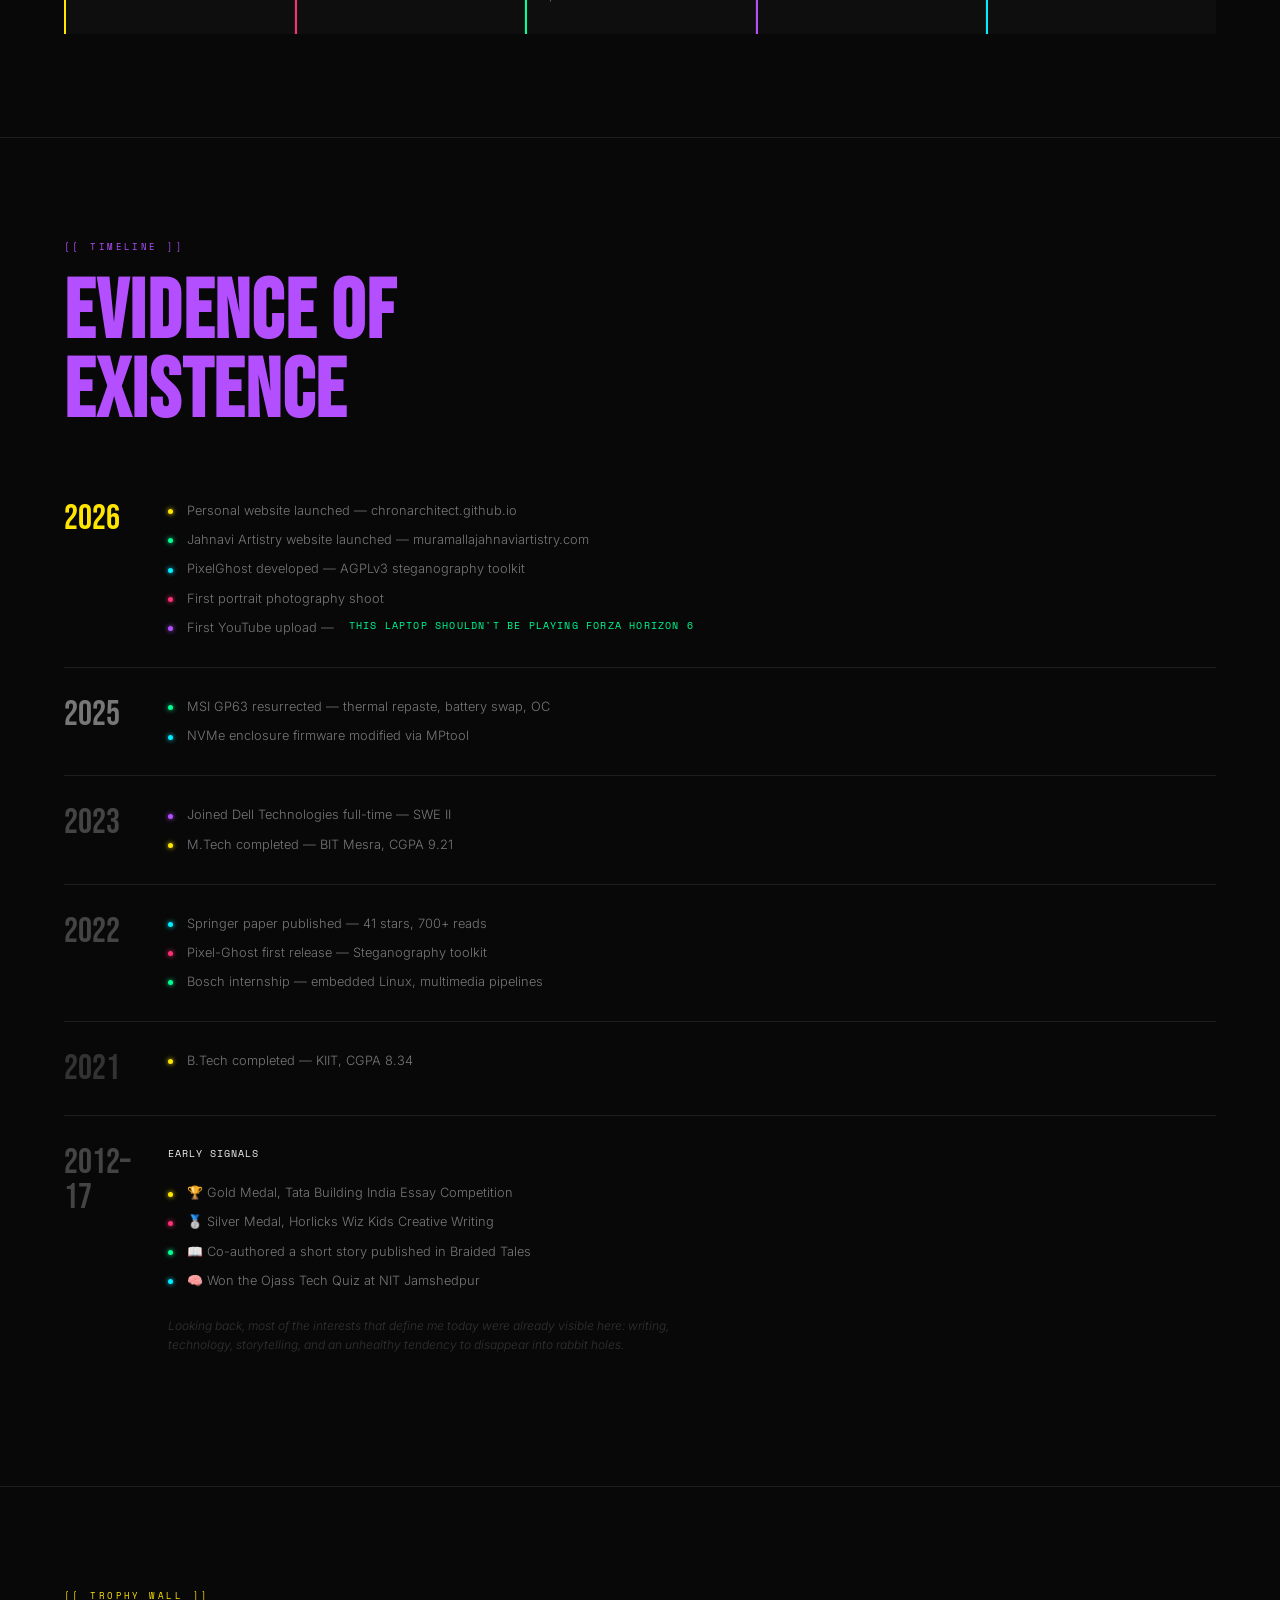
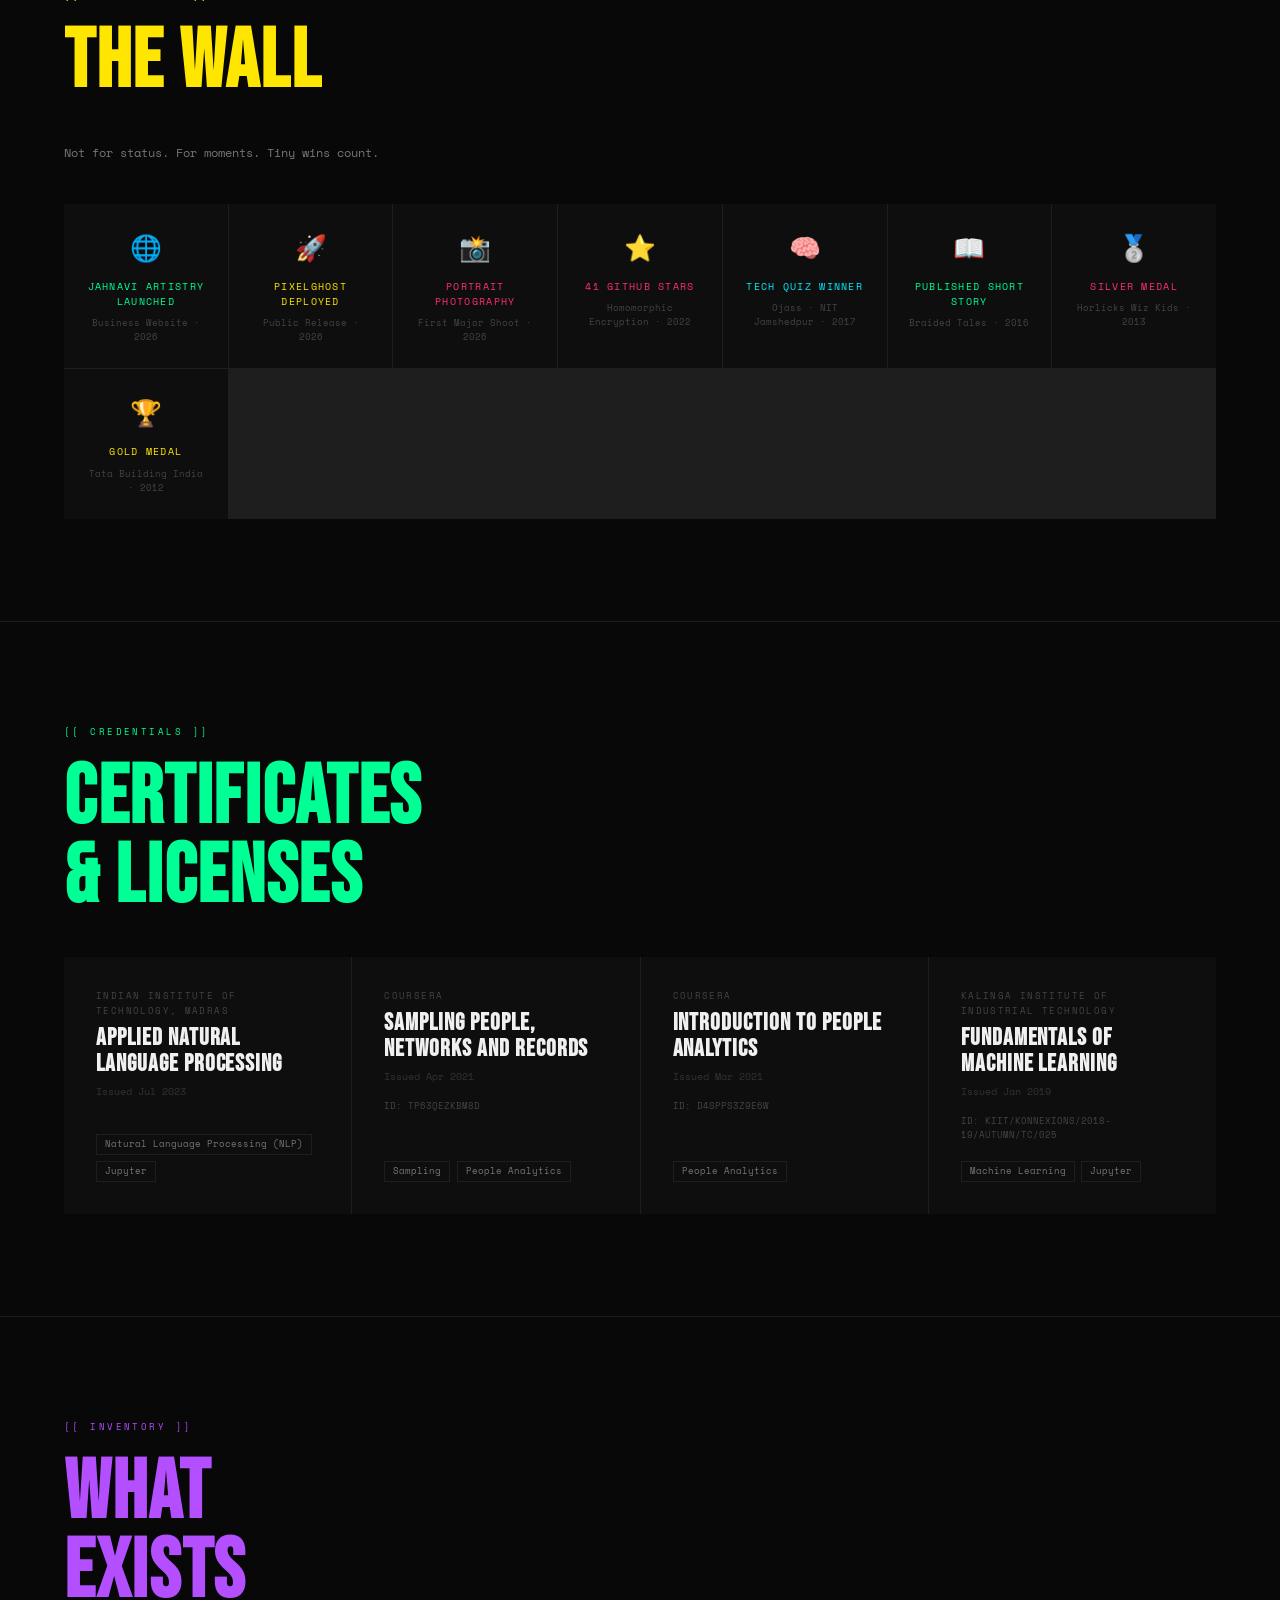
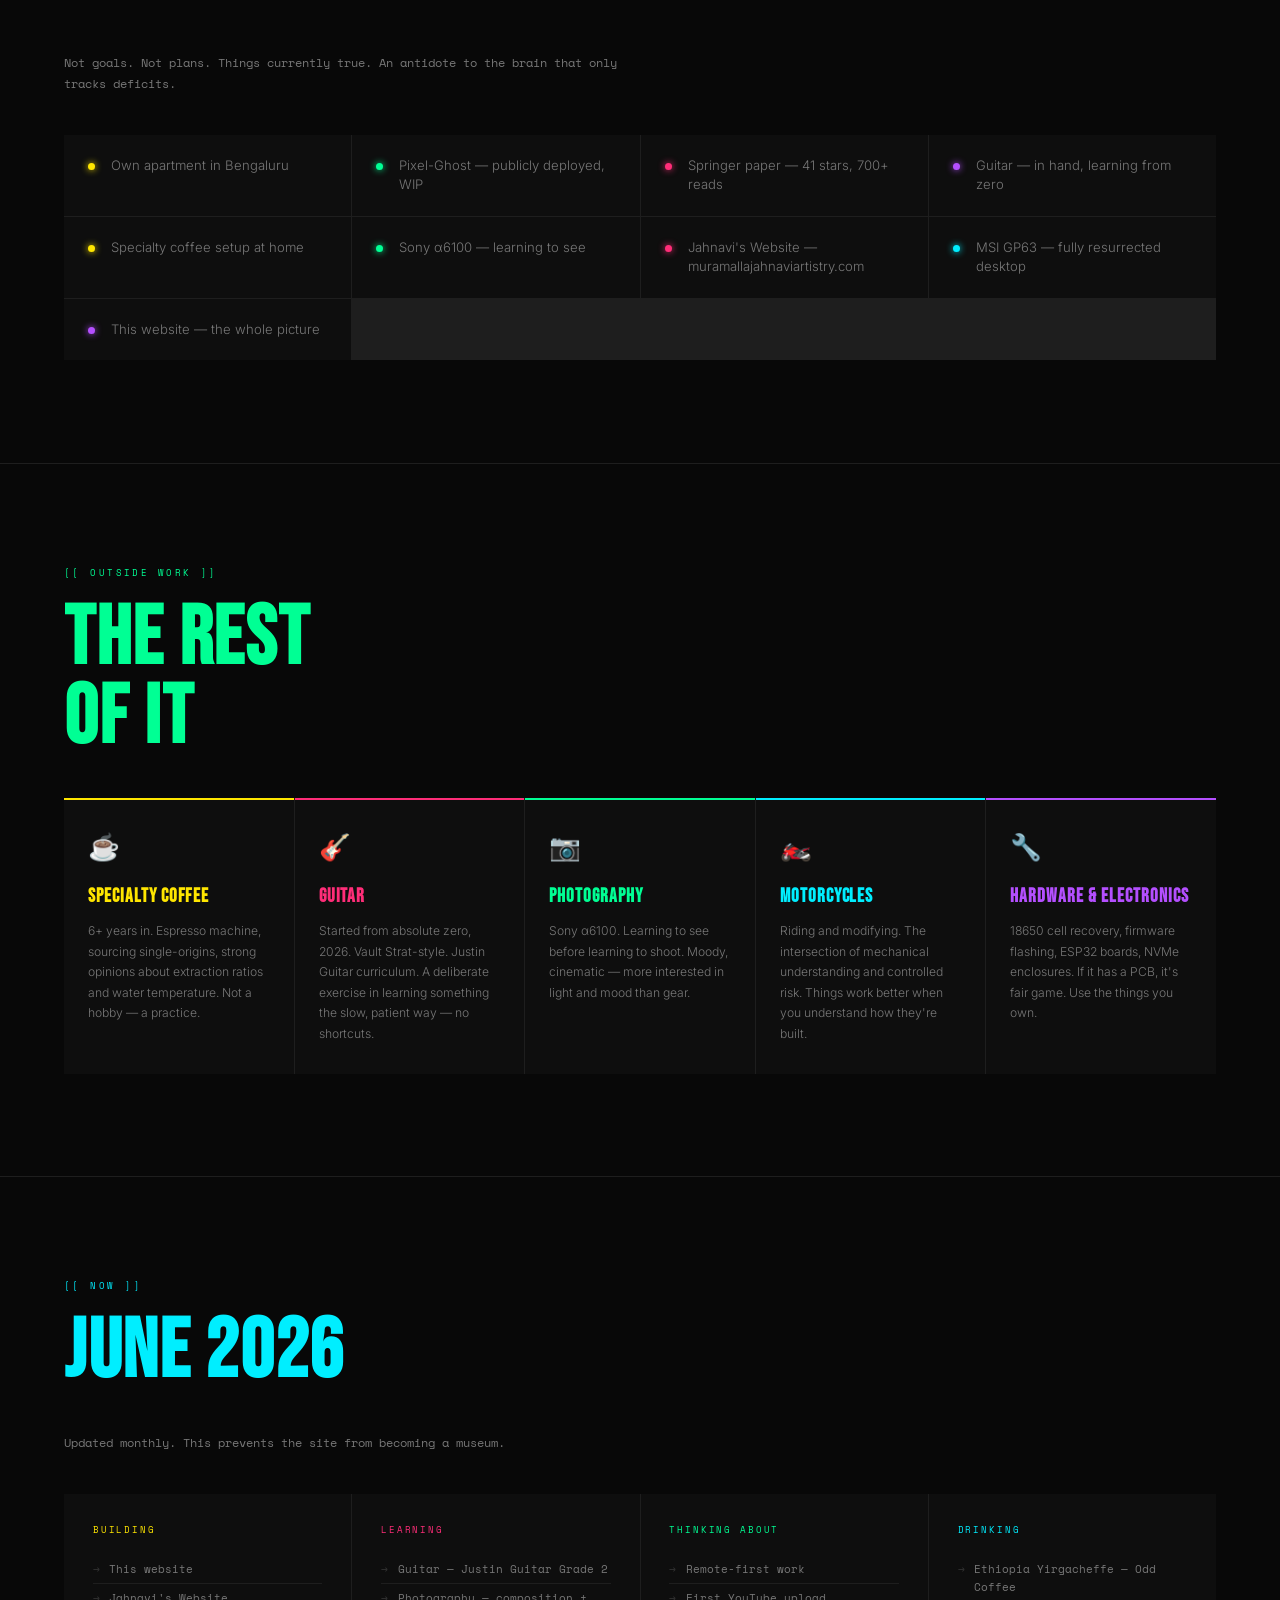
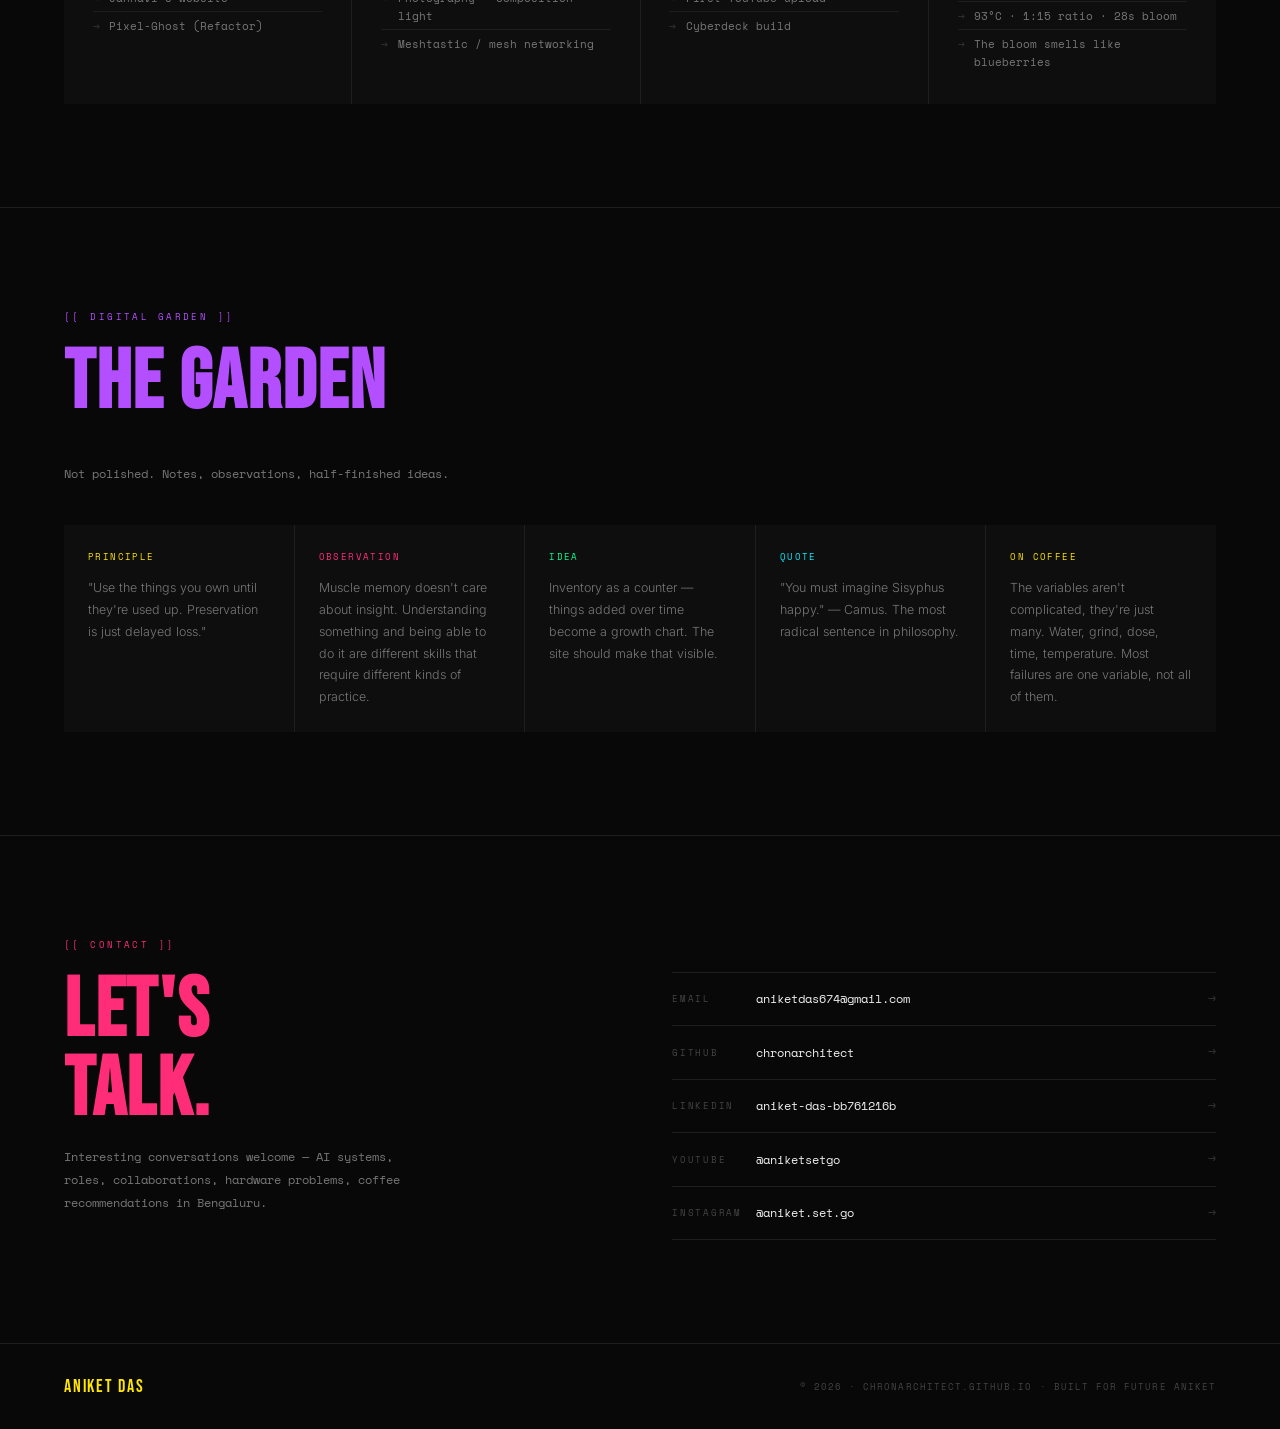
==== commit 0587a9ba: "fixed design changes" ====
--- a/index.html
+++ b/index.html
@@ -67,8 +67,8 @@
 
 <!-- YELLOW MARQUEE -->
 <div class="mq ybar" aria-hidden="true">
-  <div class="mq-track">
-    <span class="mq-item">ENGINEER ✦</span><span class="mq-item">BUILDER ✦</span><span class="mq-item">WRITER ✦</span><span class="mq-item">PHOTOGRAPHER ✦</span><span class="mq-item">TINKERER ✦</span><span class="mq-item">ENGINEER ✦</span><span class="mq-item">BUILDER ✦</span><span class="mq-item">WRITER ✦</span><span class="mq-item">PHOTOGRAPHER ✦</span><span class="mq-item">TINKERER ✦</span>
+  <div class="mq-track" style="animation:none;display:flex;justify-content:center">
+    <span class="mq-item">ENGINEER ✦</span><span class="mq-item">BUILDER ✦</span><span class="mq-item">WRITER ✦</span><span class="mq-item">PHOTOGRAPHER ✦</span><span class="mq-item">TINKERER ✦</span>
   </div>
 </div>
 
@@ -218,10 +218,10 @@
   </div>
 </section>
 
-<!-- STATIC BANNER -->
-<div class="mq ybar">
+<!-- PINK MARQUEE -->
+<div class="mq pbar" aria-hidden="true">
   <div class="mq-track" style="animation:none;display:flex;justify-content:center">
-    <span class="mq-item">ENGINEER ✦ BUILDER ✦ WRITER ✦ PHOTOGRAPHER ✦ TINKERER</span>
+    <span class="mq-item">INVENTORY ✦</span><span class="mq-item">ESSAYS ✦</span><span class="mq-item">MYTHOS ✦</span><span class="mq-item">TIMELINE ✦</span><span class="mq-item">TROPHY WALL ✦</span><span class="mq-item">NOW ✦</span><span class="mq-item">THOUGHT GARDEN ✦</span>
   </div>
 </div>
 
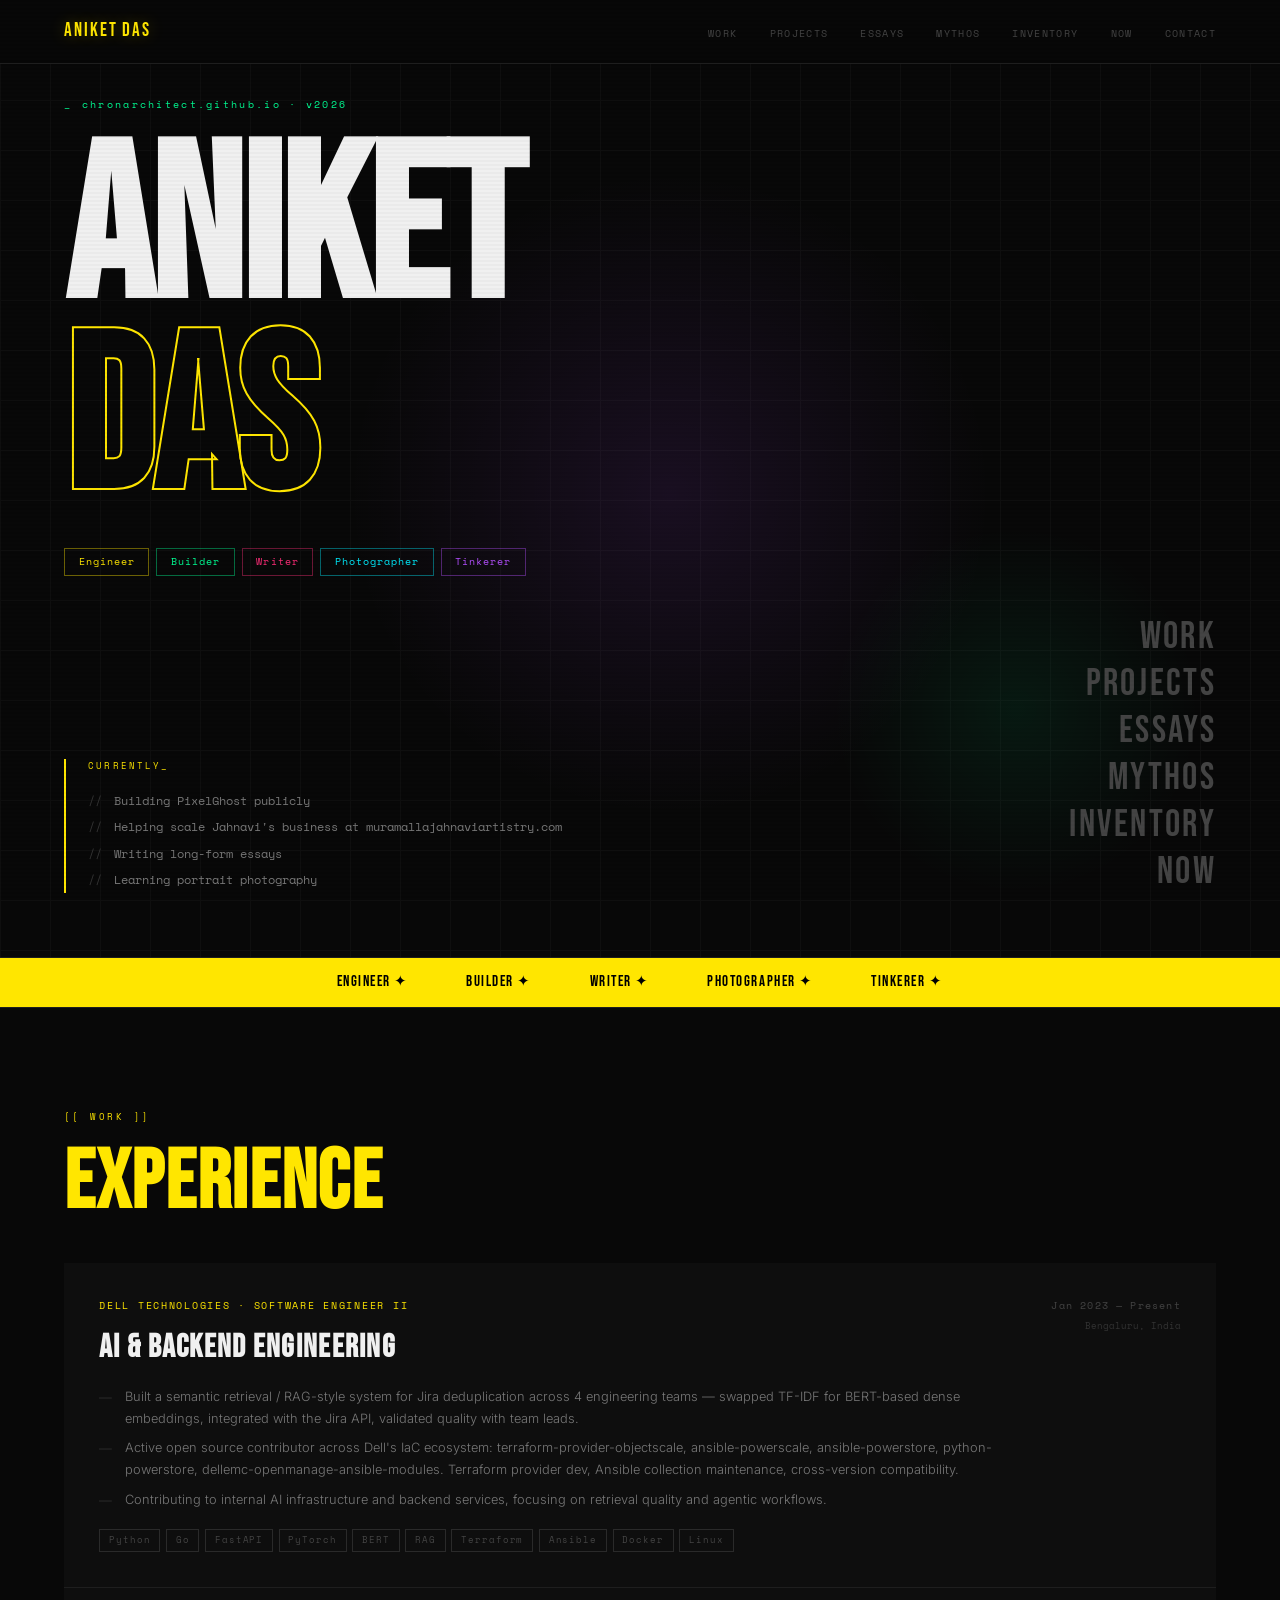
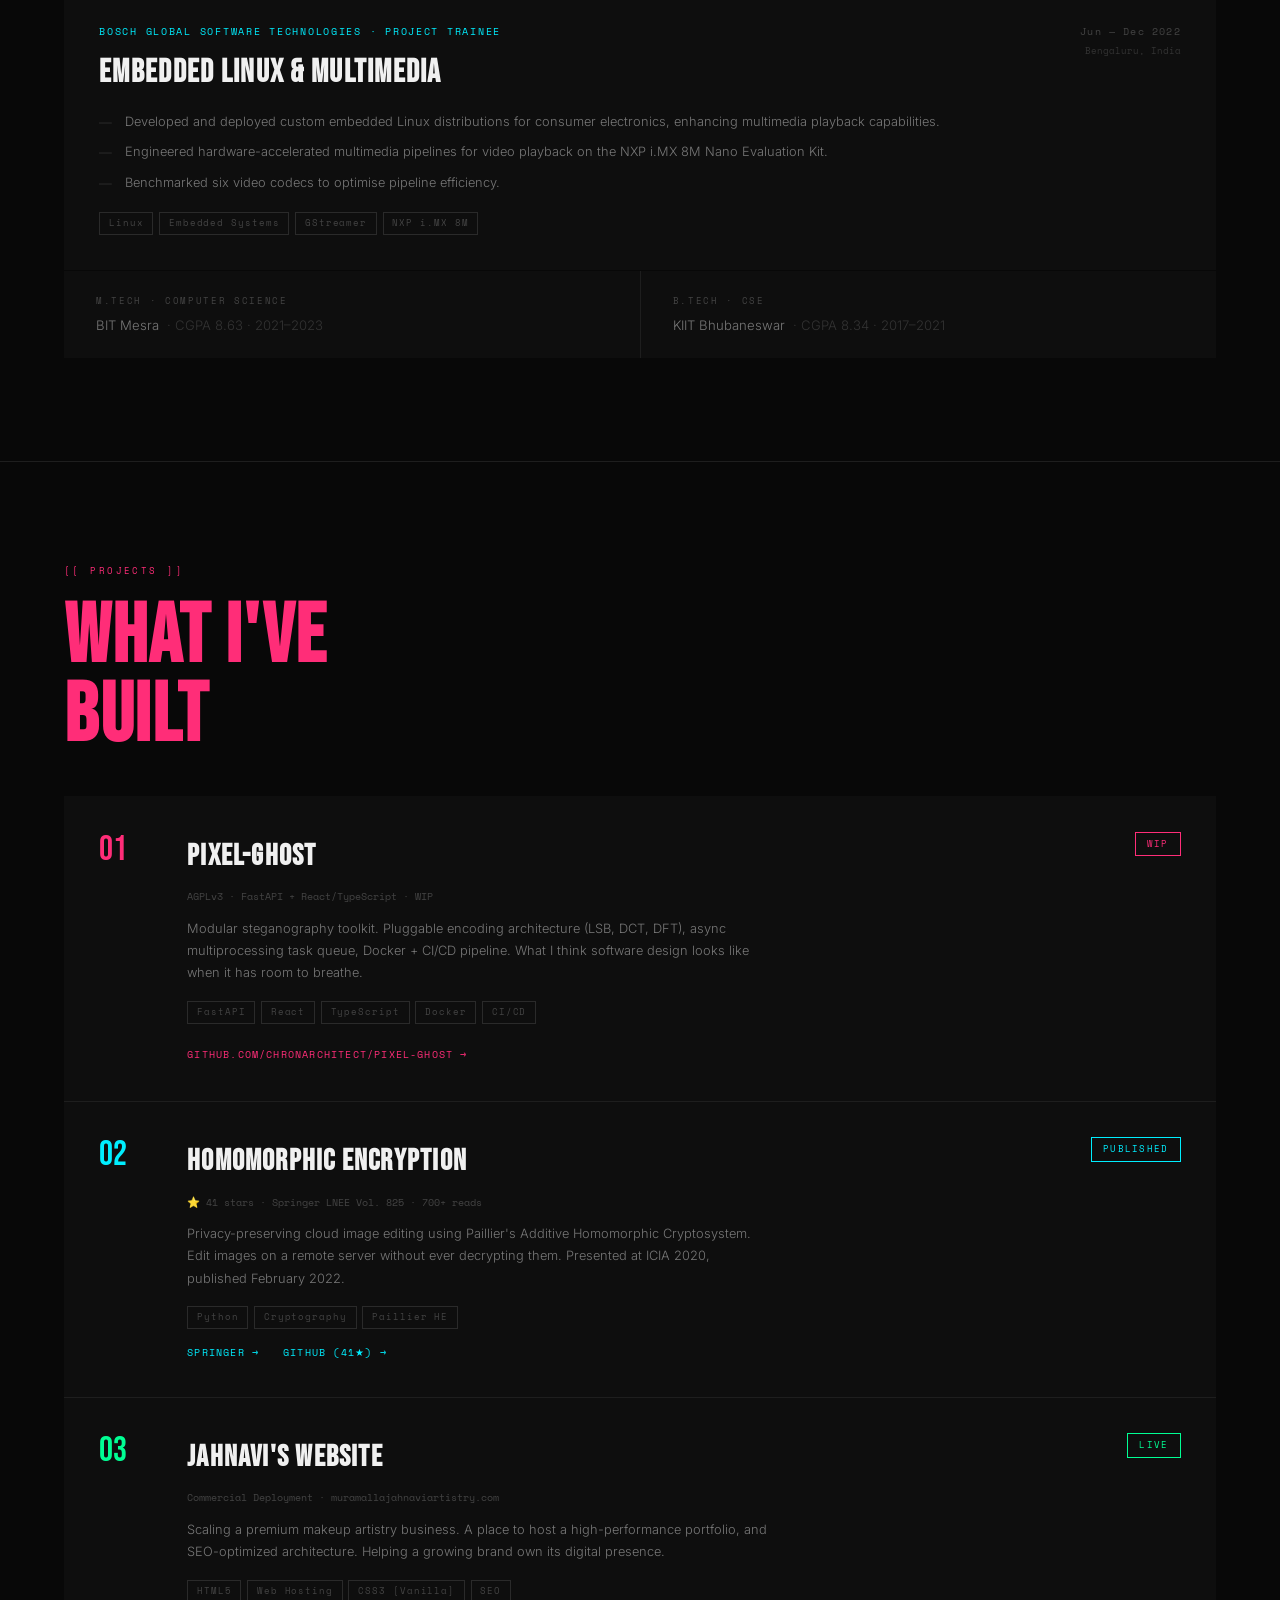
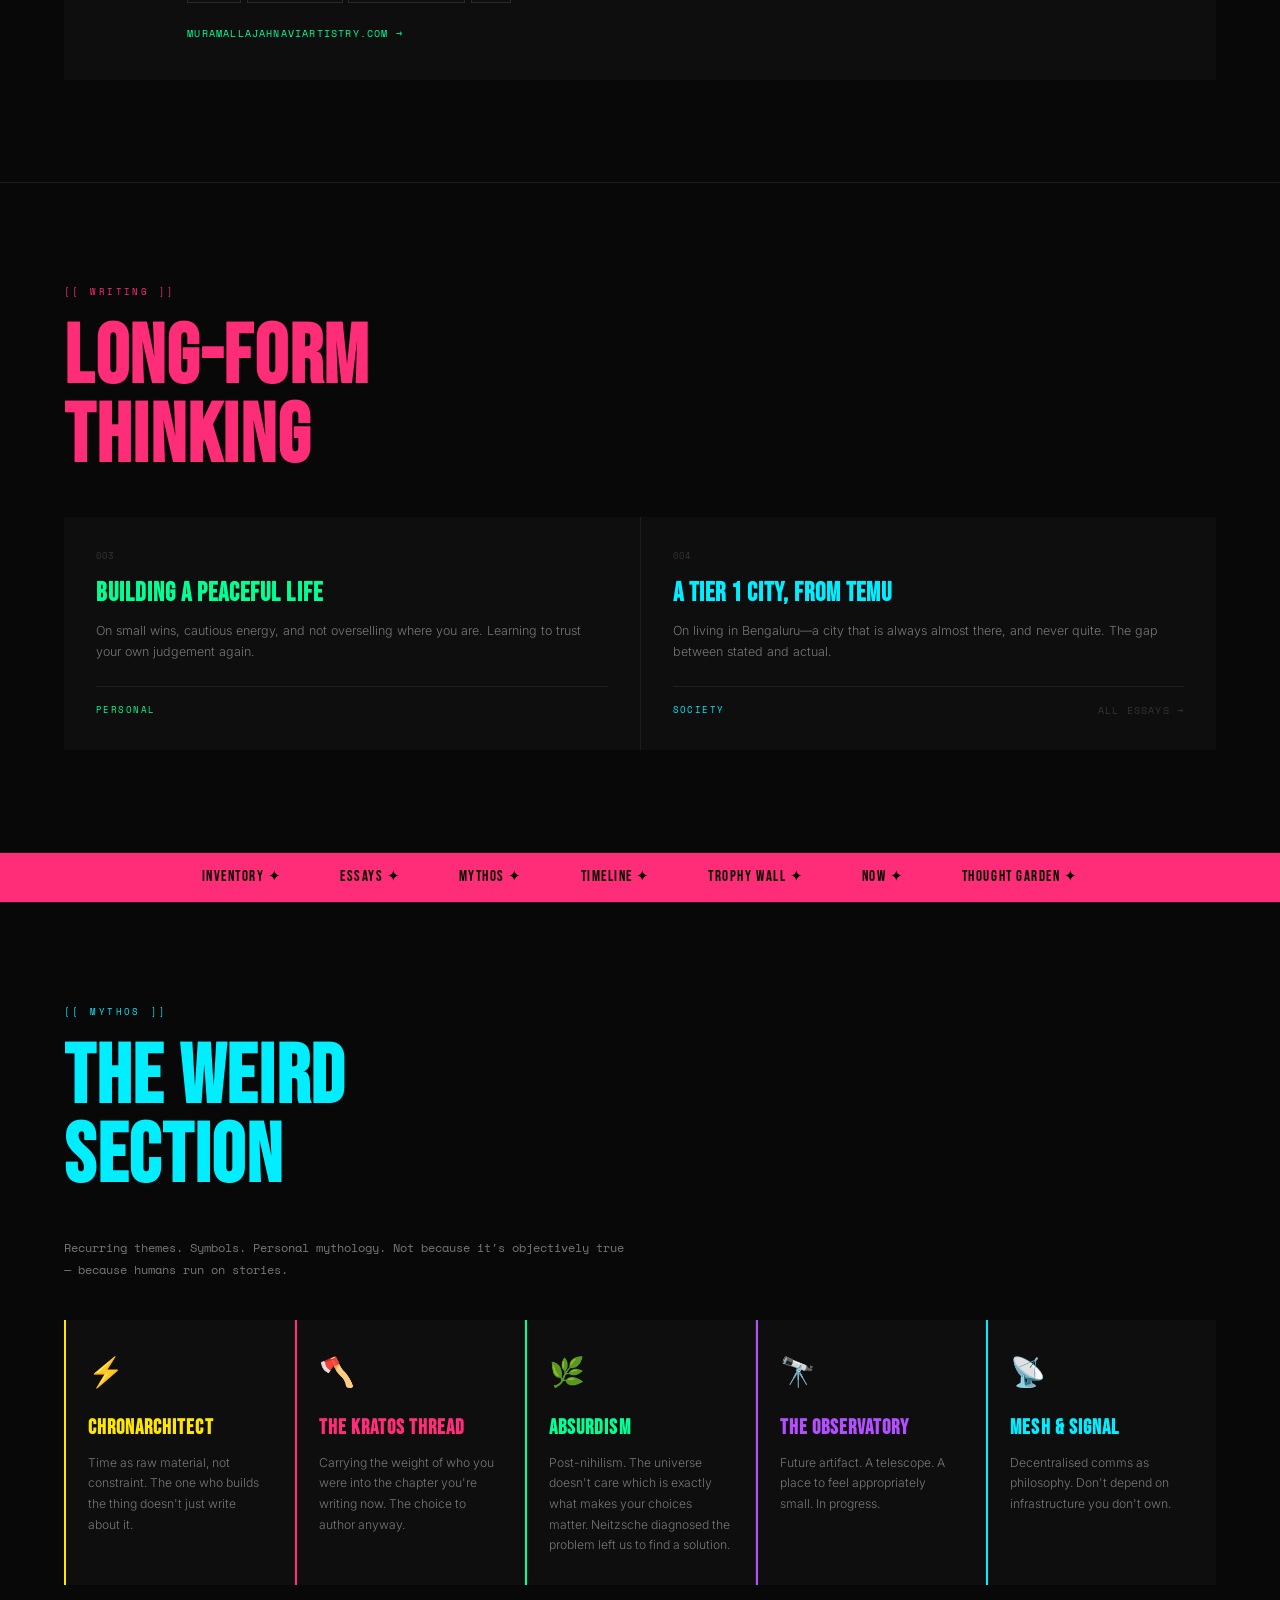
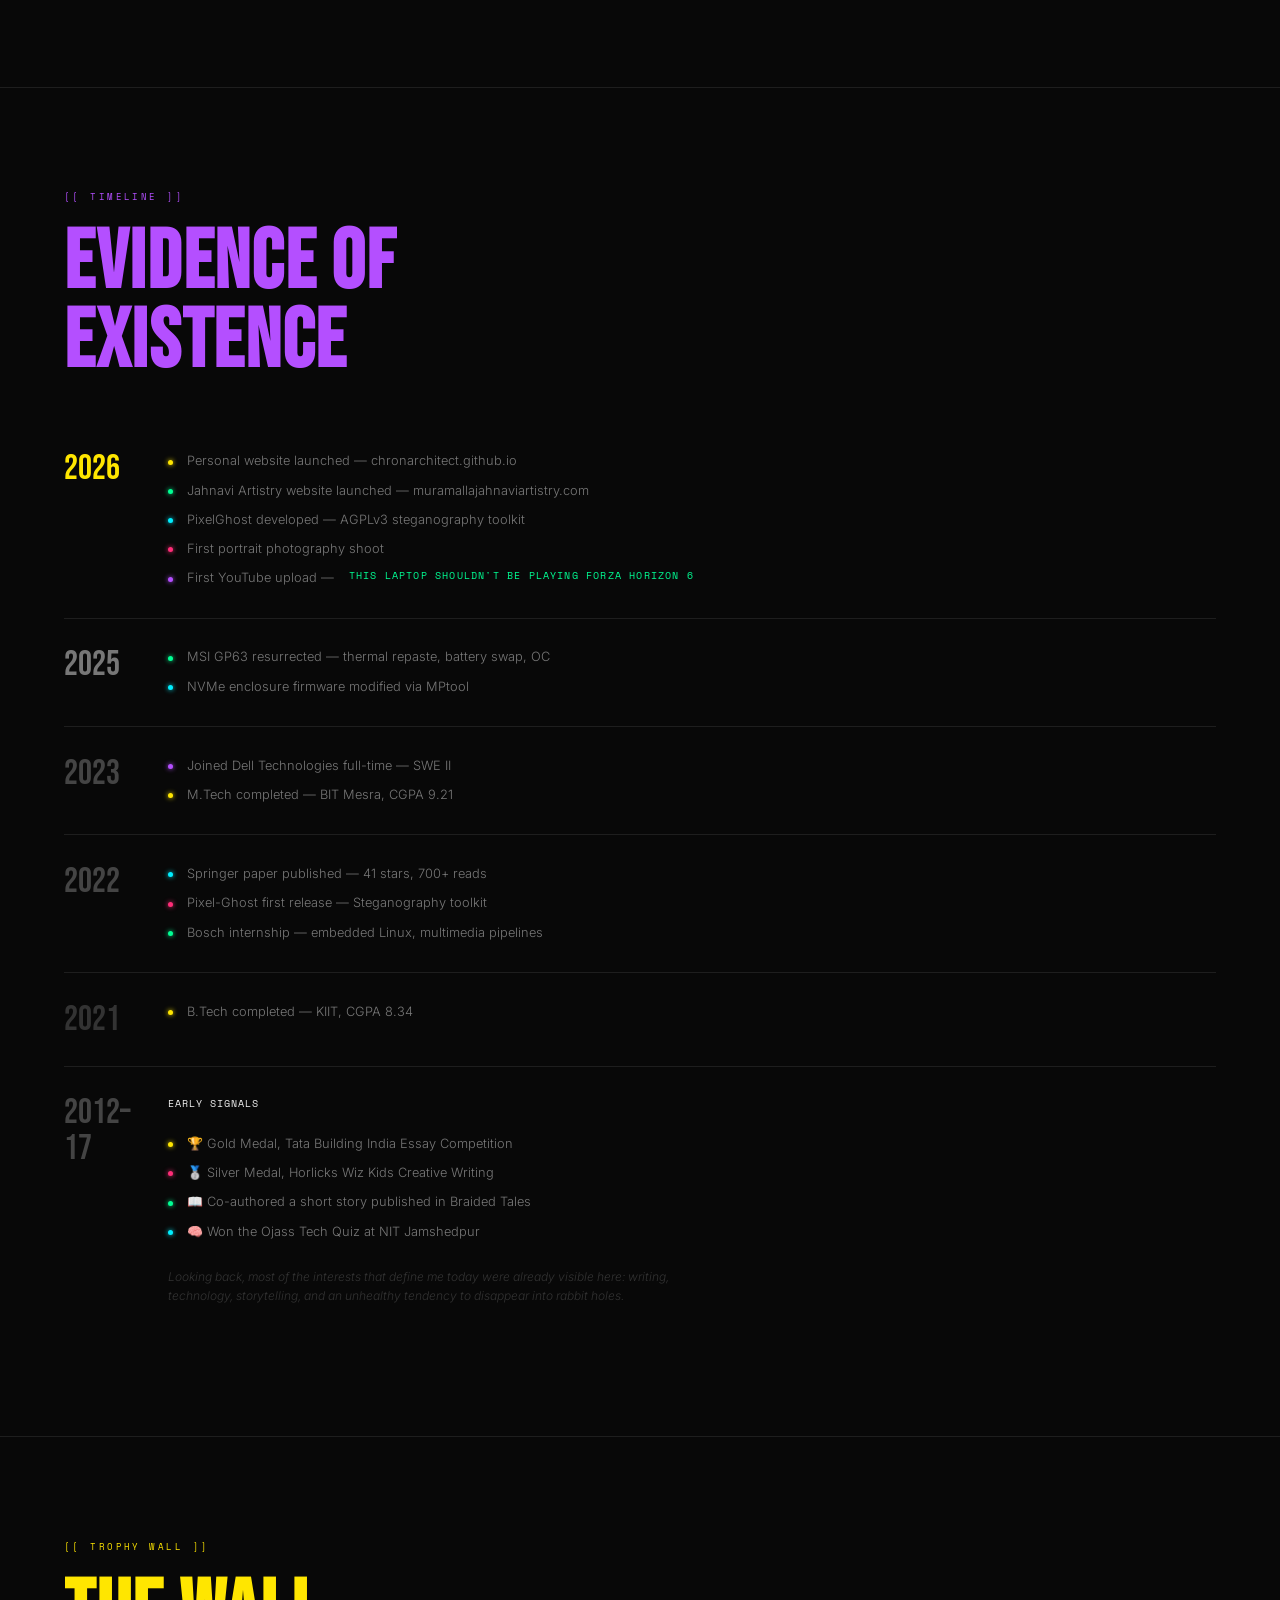
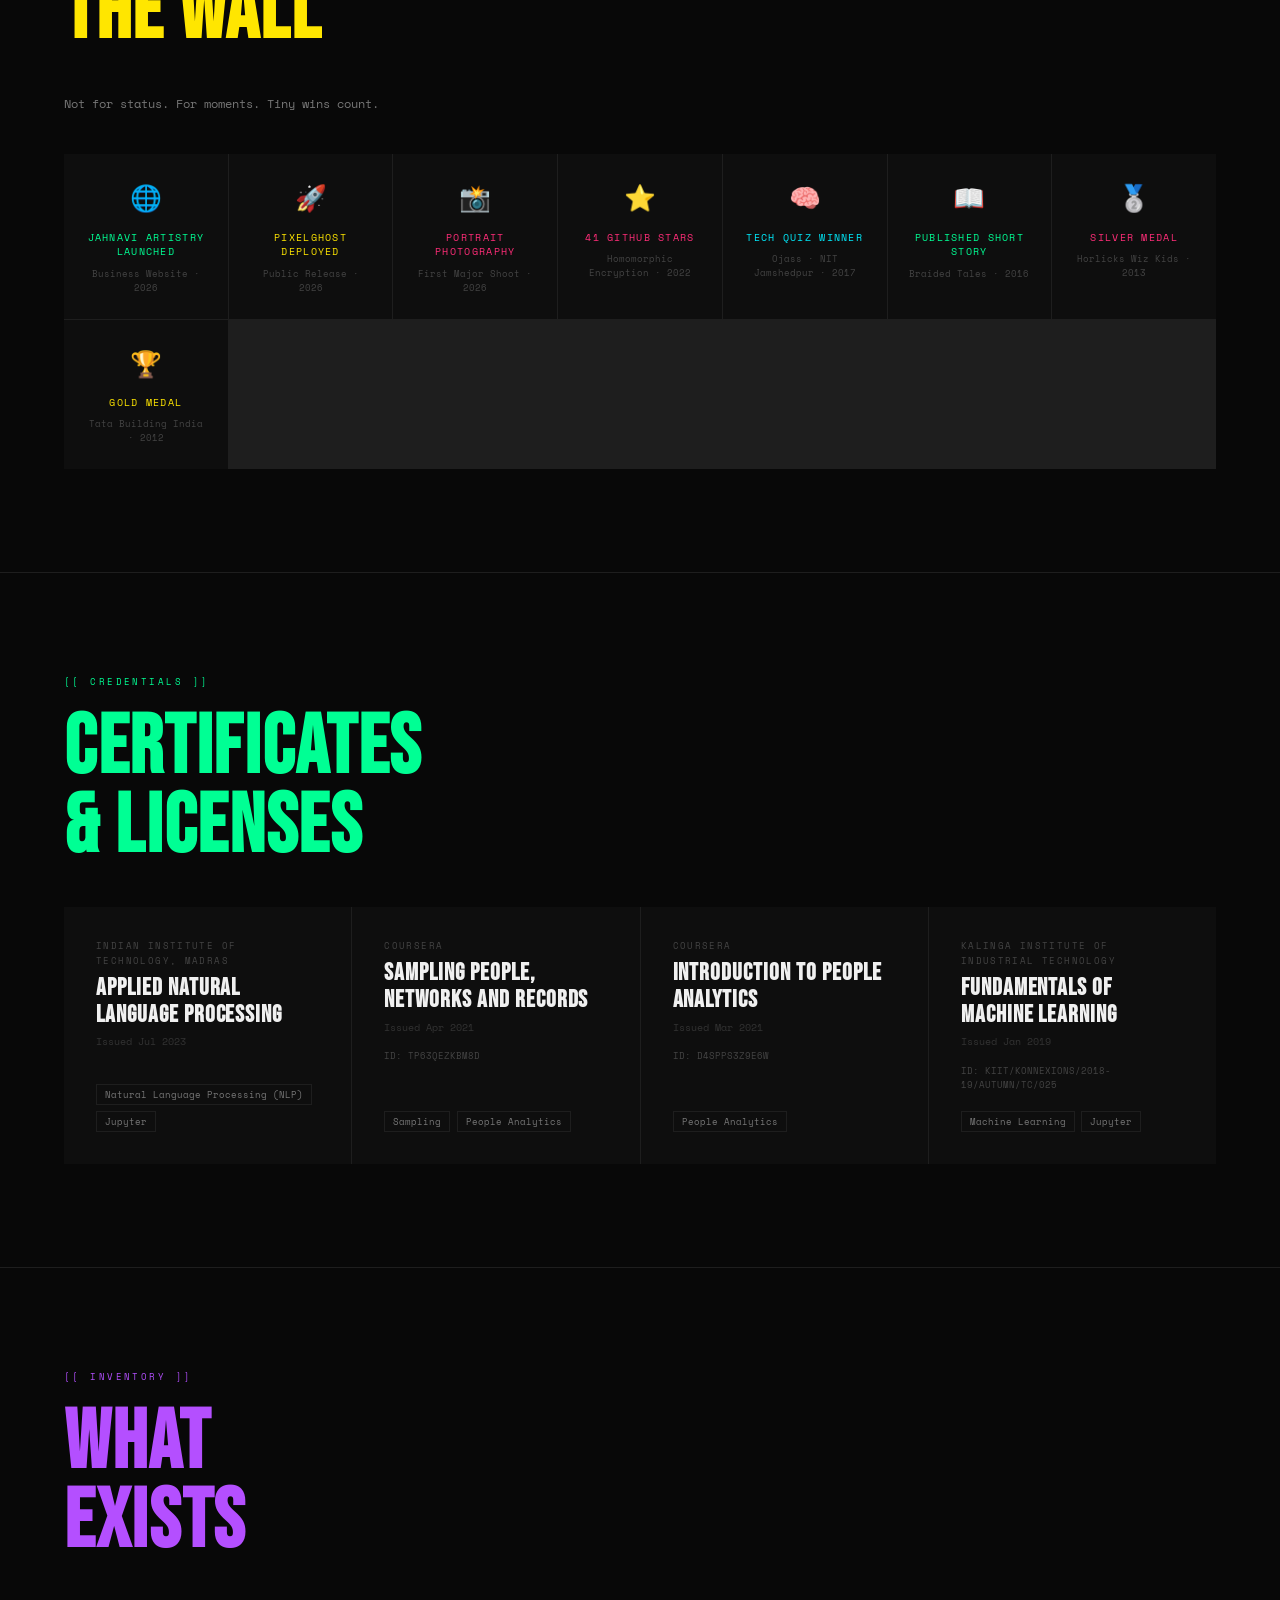
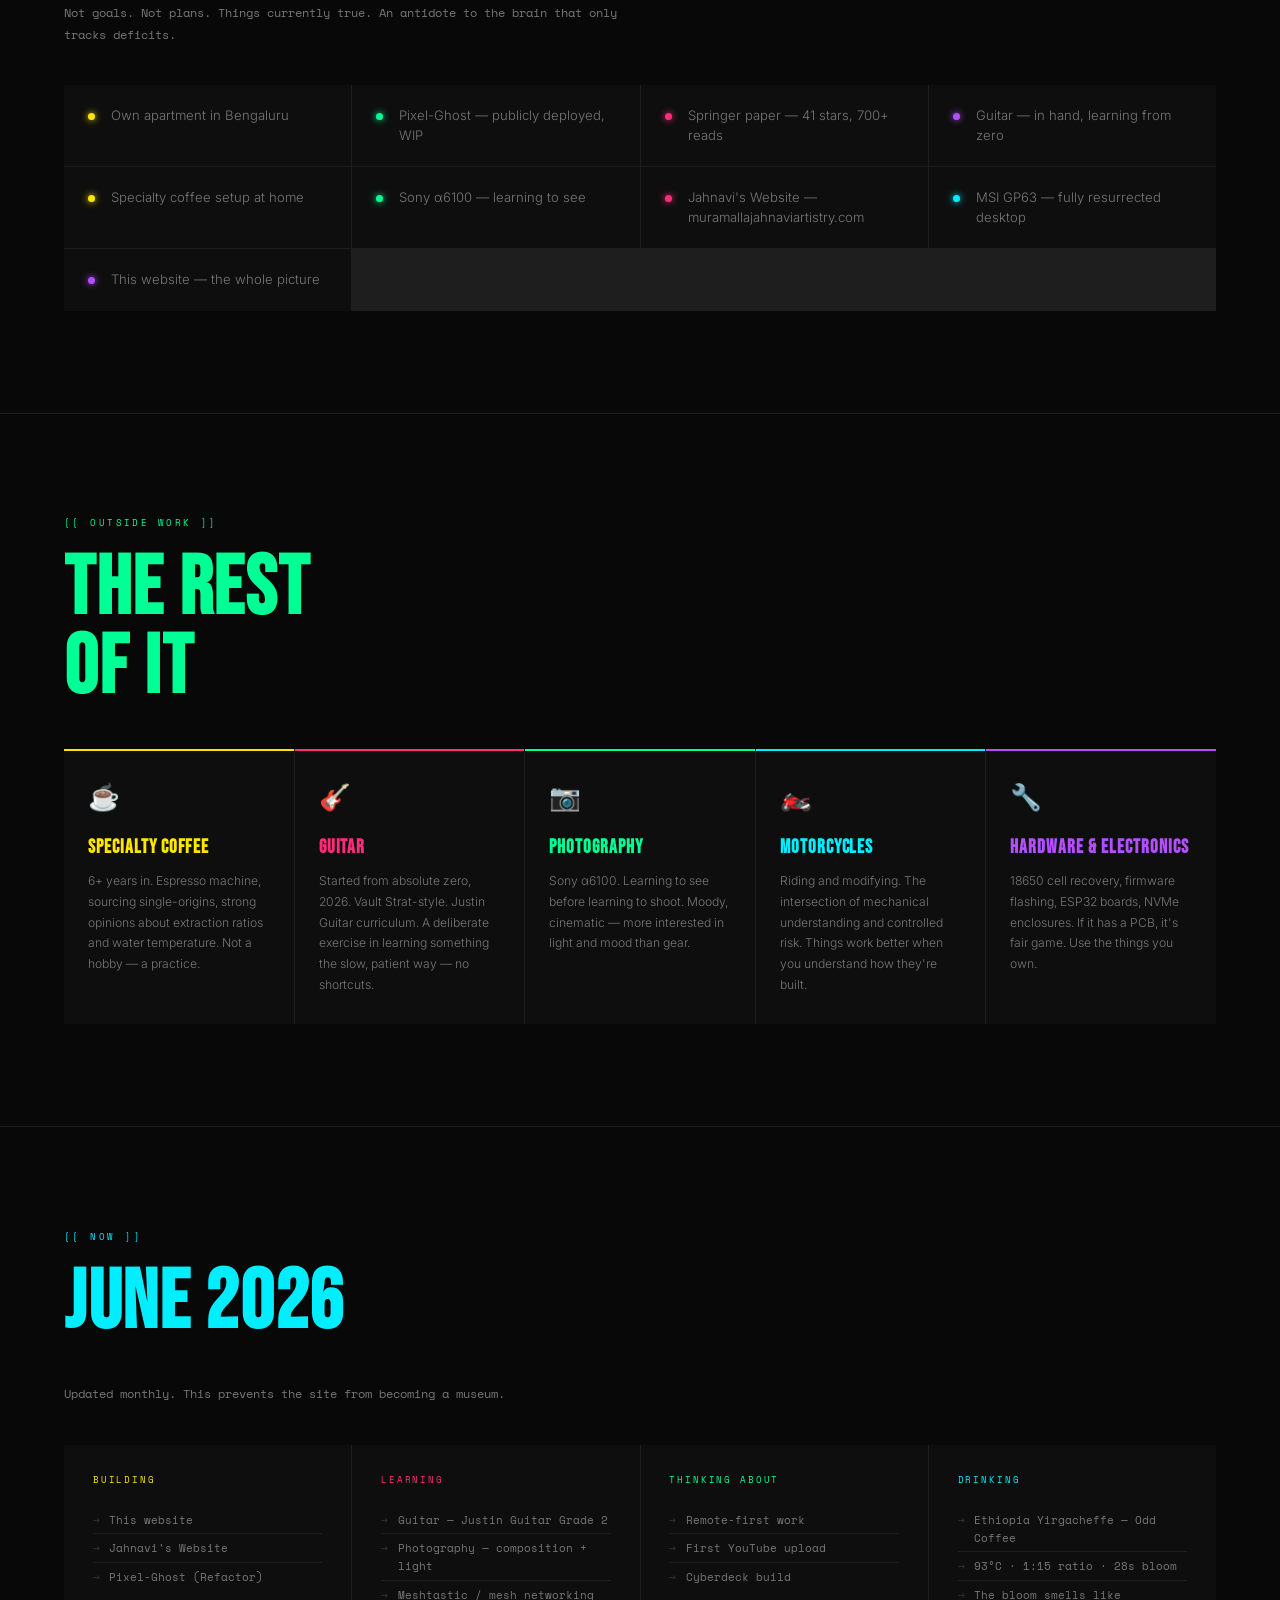
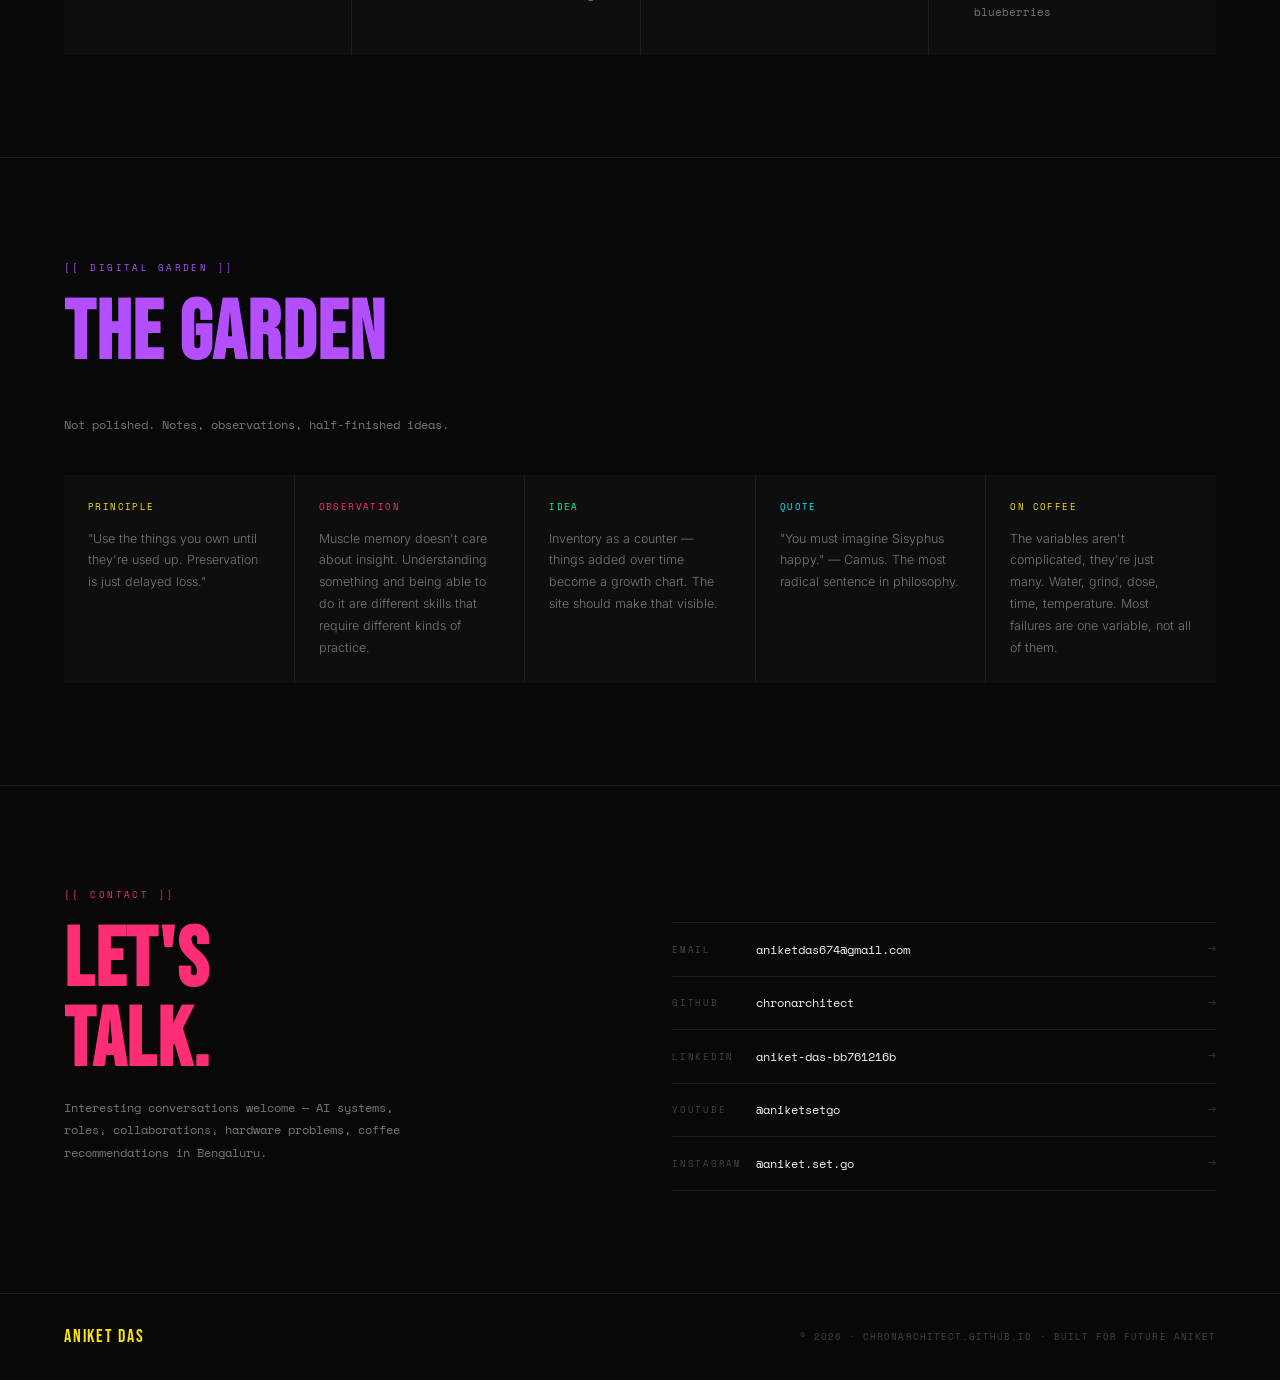
==== commit d823a4c9: "Cleaning up" ====
--- a/index.html
+++ b/index.html
@@ -185,15 +185,6 @@
   <h2 class="s-h" style="color:var(--pink)">LONG-FORM<br>THINKING</h2>
   <div class="essays-grid">
     
-    <div class="essay">
-      <p class="e-num">002</p>
-      <a href="essays/is-it-all-grind.html" style="text-decoration:none;color:inherit;">
-        <h3 class="e-title" style="color:var(--pink)">Is it all grind, or light at the end?</h3>
-        <p class="e-excerpt">On burning out quietly inside a machine that keeps moving the goalposts. Escaping into a life you didn't choose.</p>
-      </a>
-      <div class="e-foot"><span class="e-cat" style="color:var(--pink)">Philosophy</span></div>
-    </div>
-
     <div class="essay">
       <p class="e-num">003</p>
       <a href="essays/peaceful-life.html" style="text-decoration:none;color:inherit;">
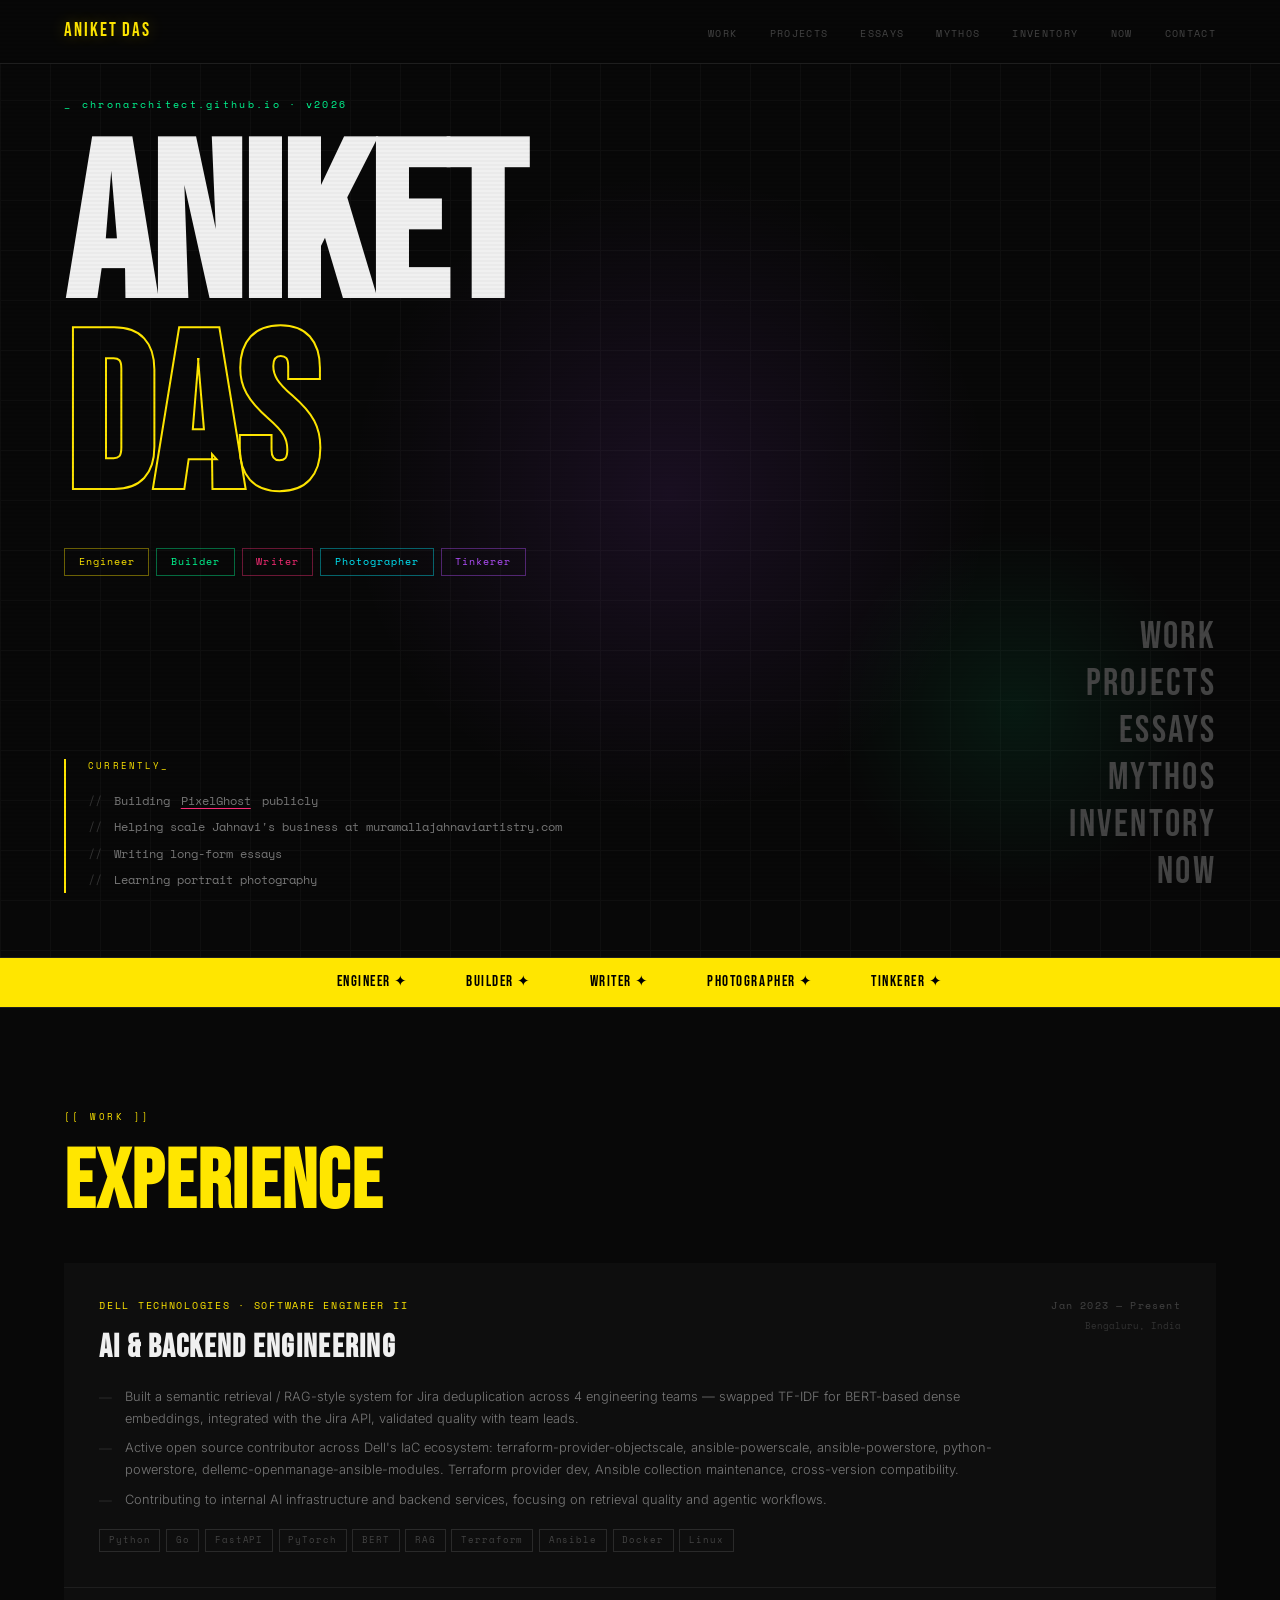
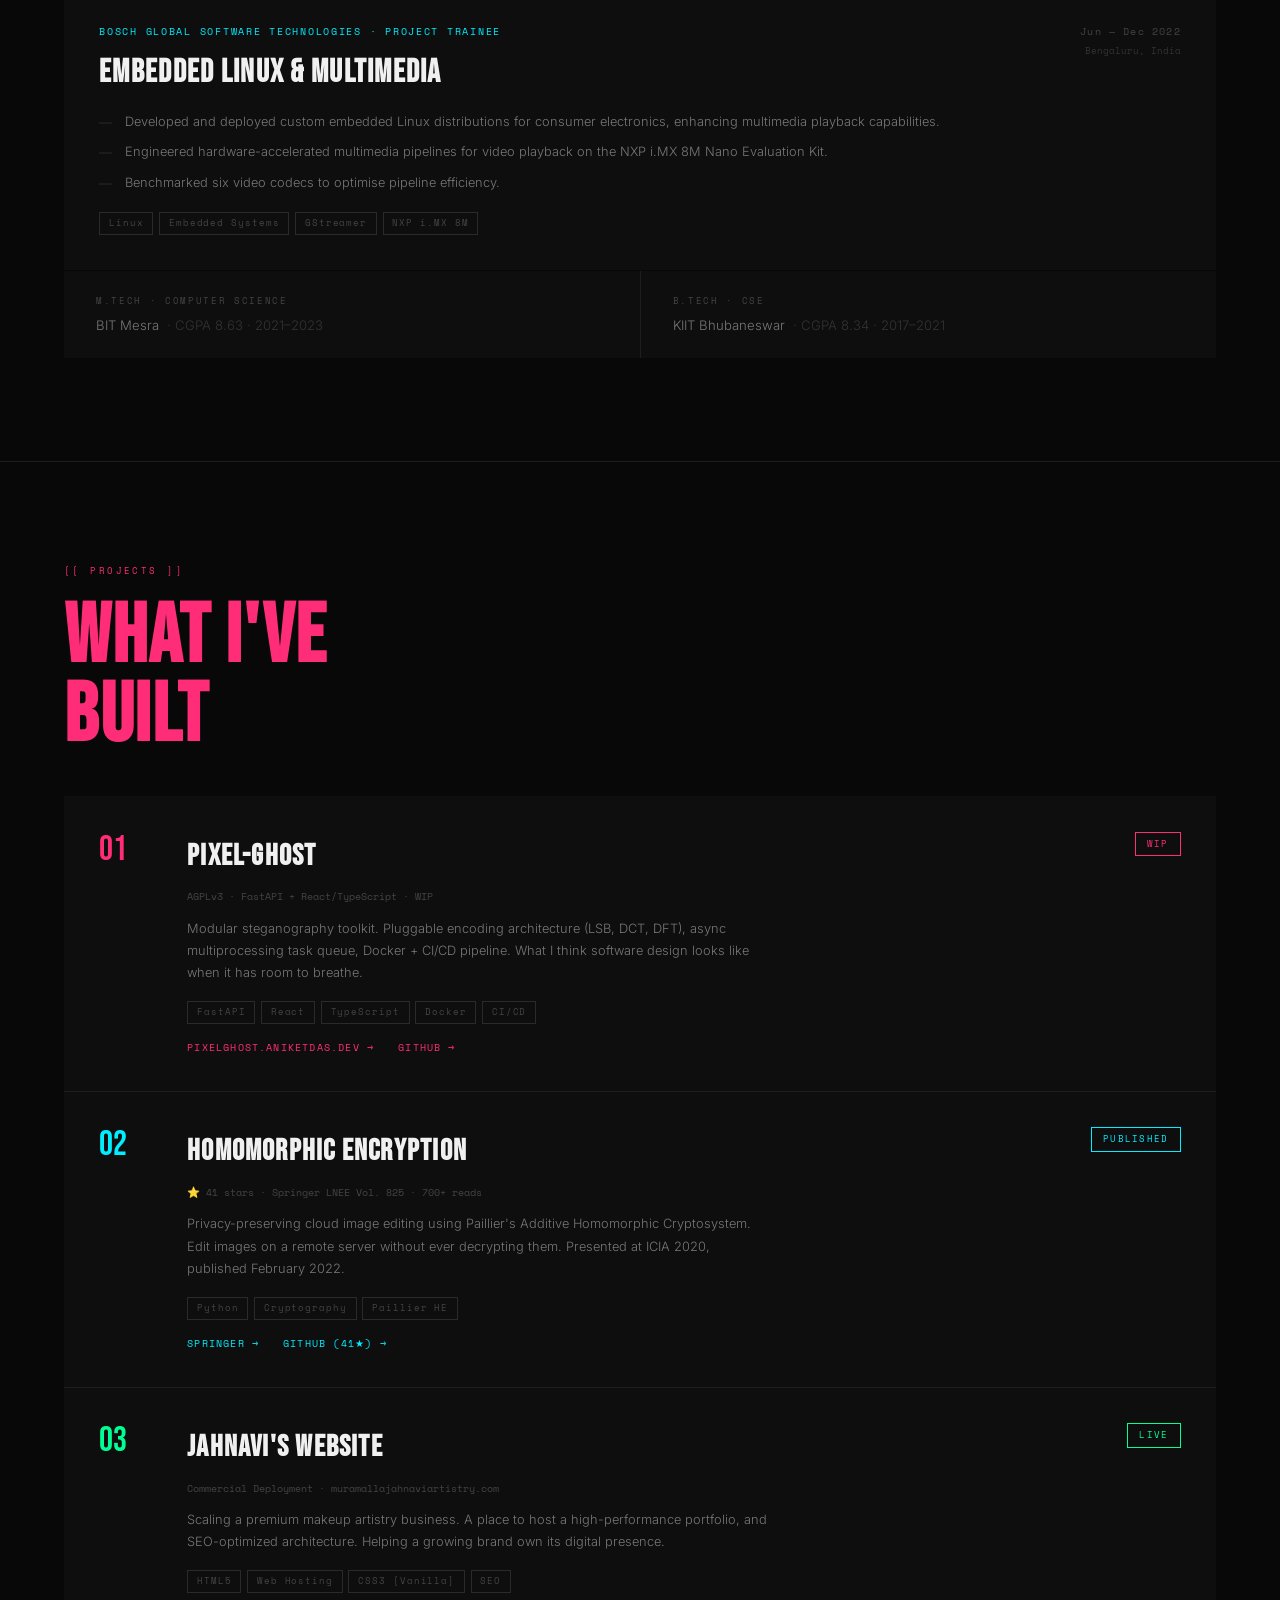
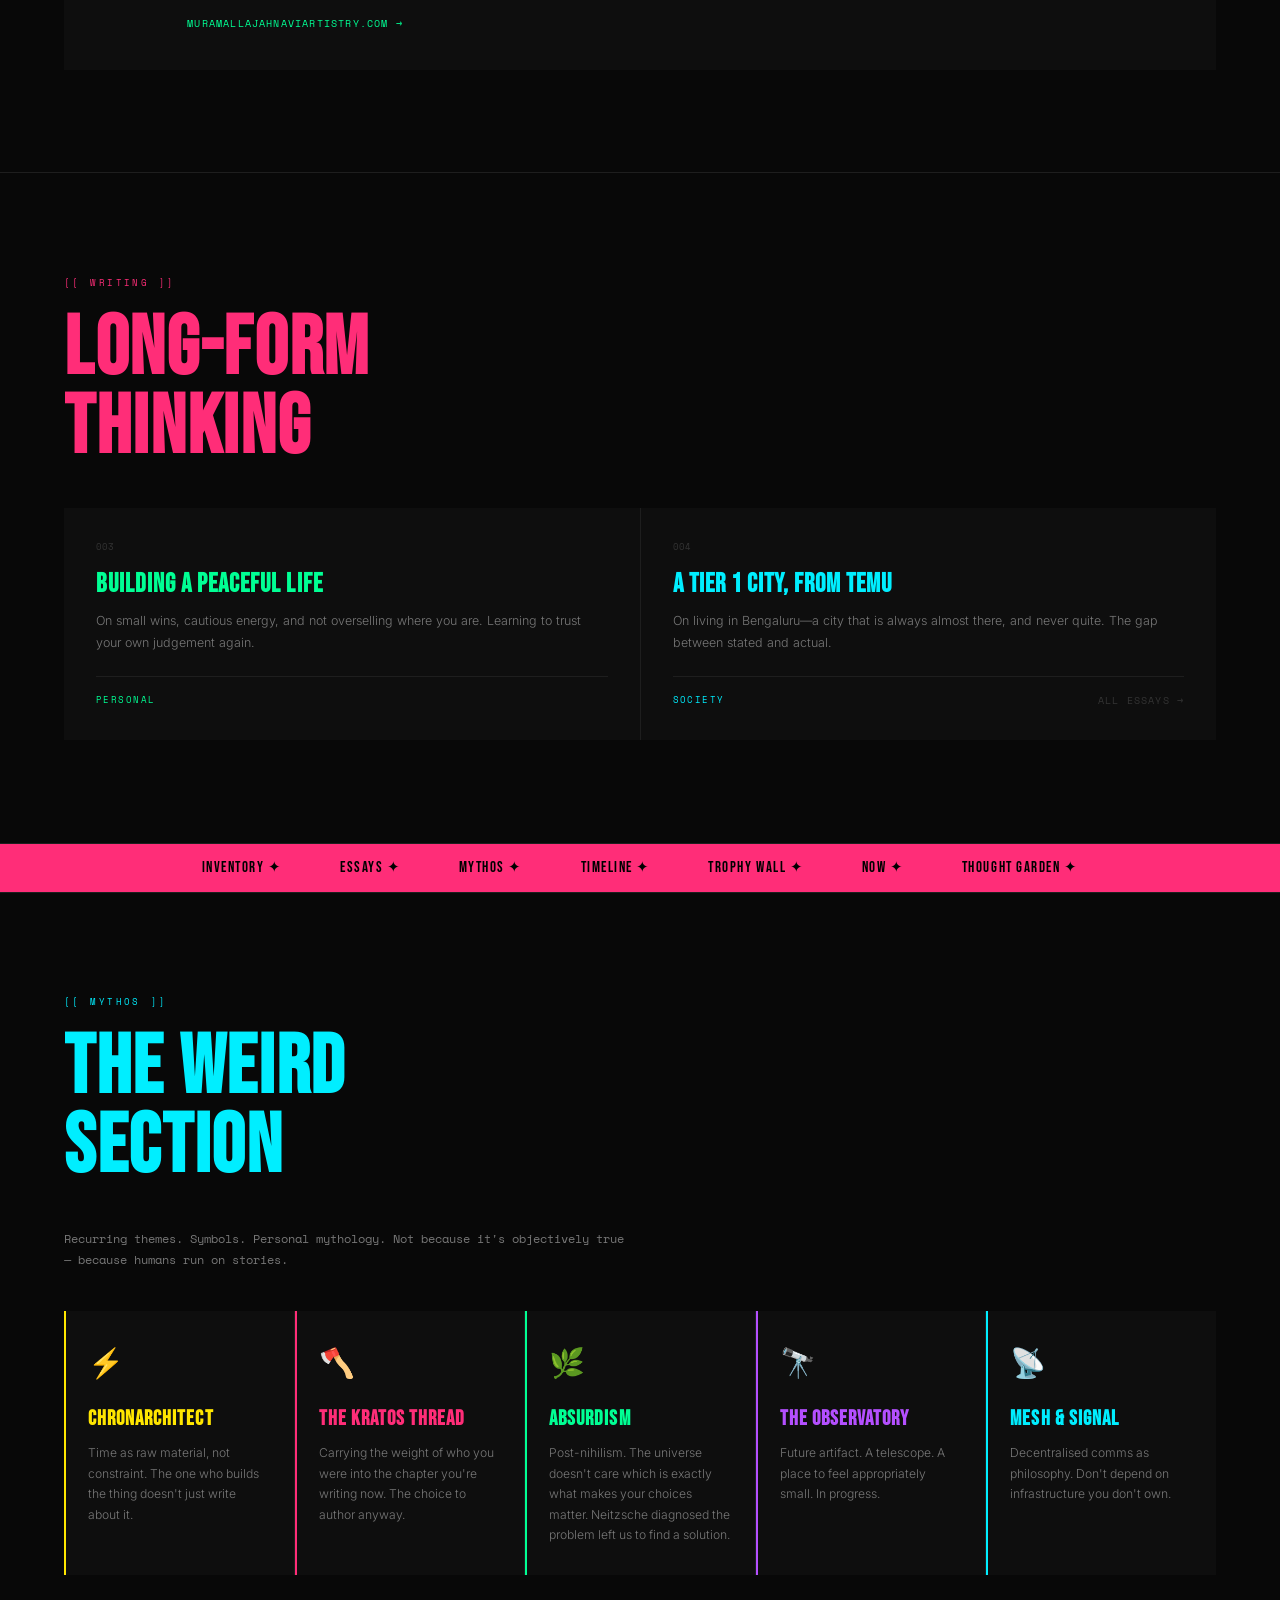
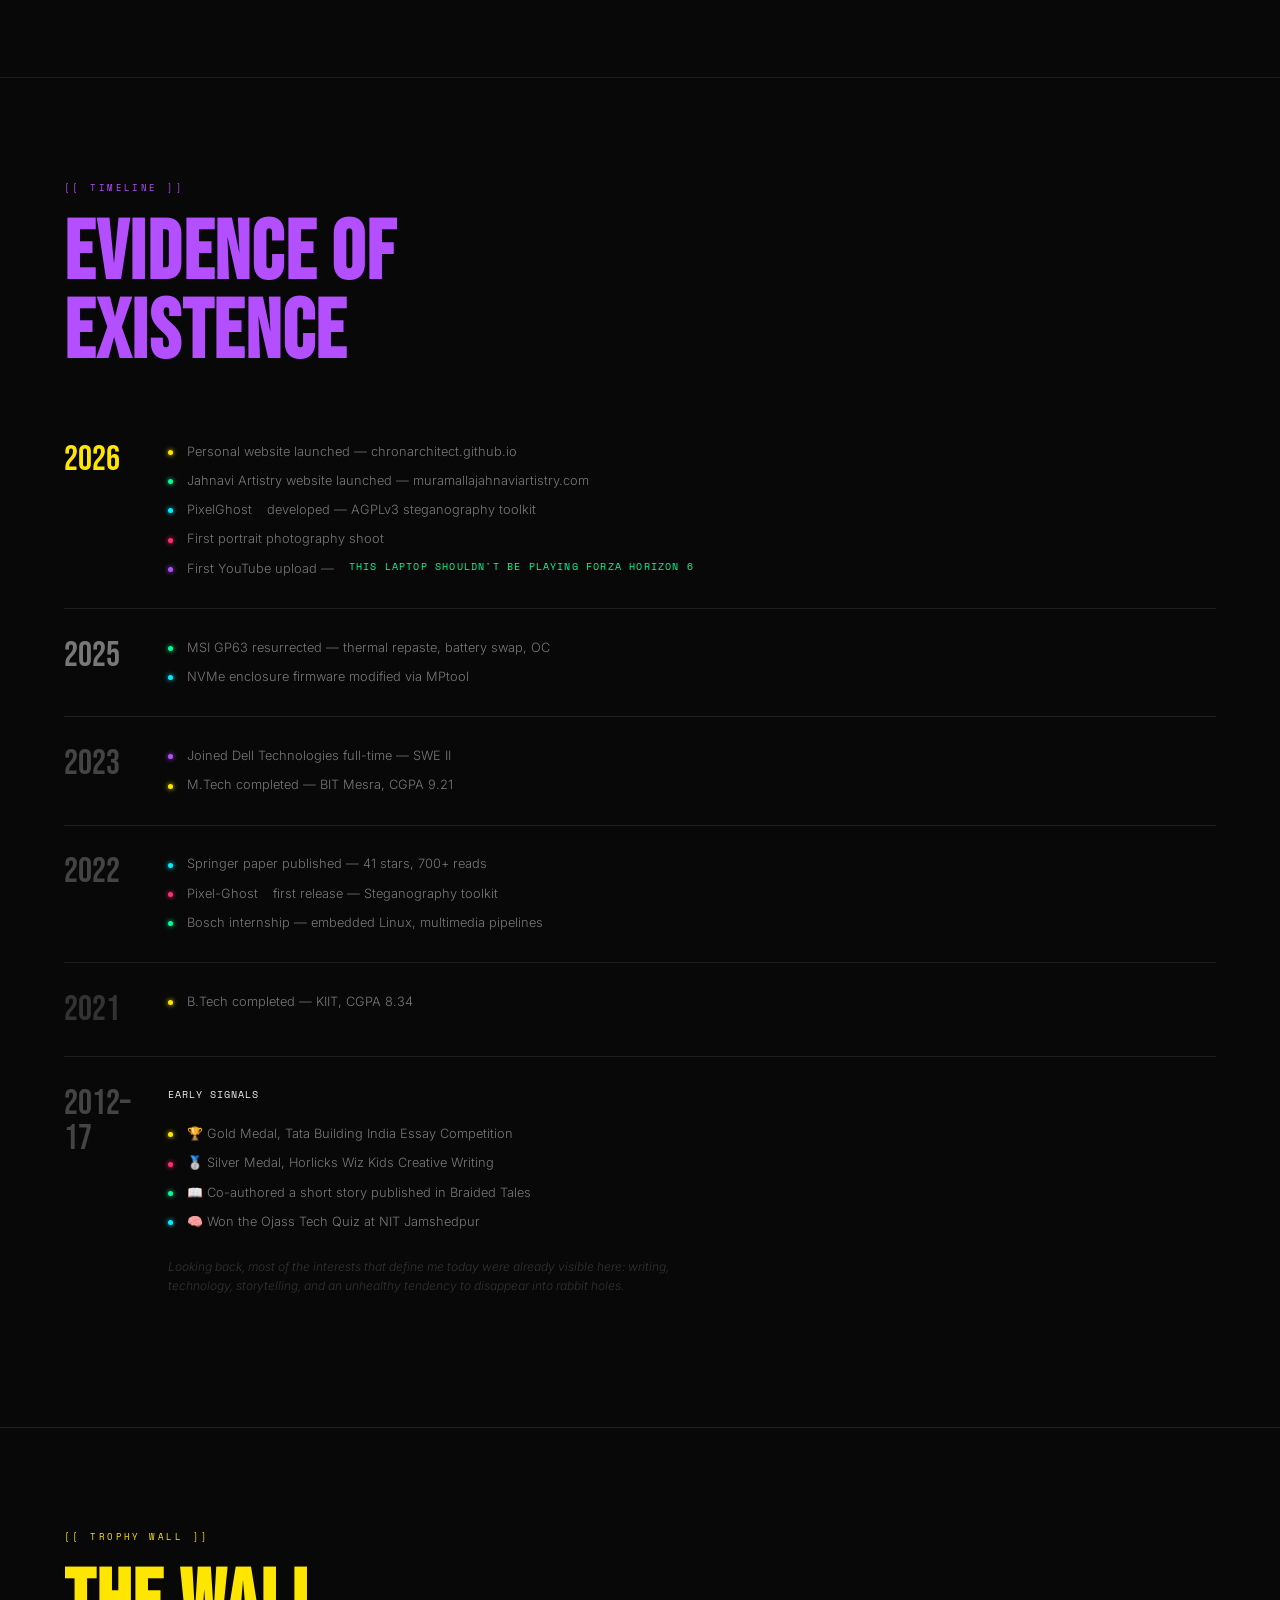
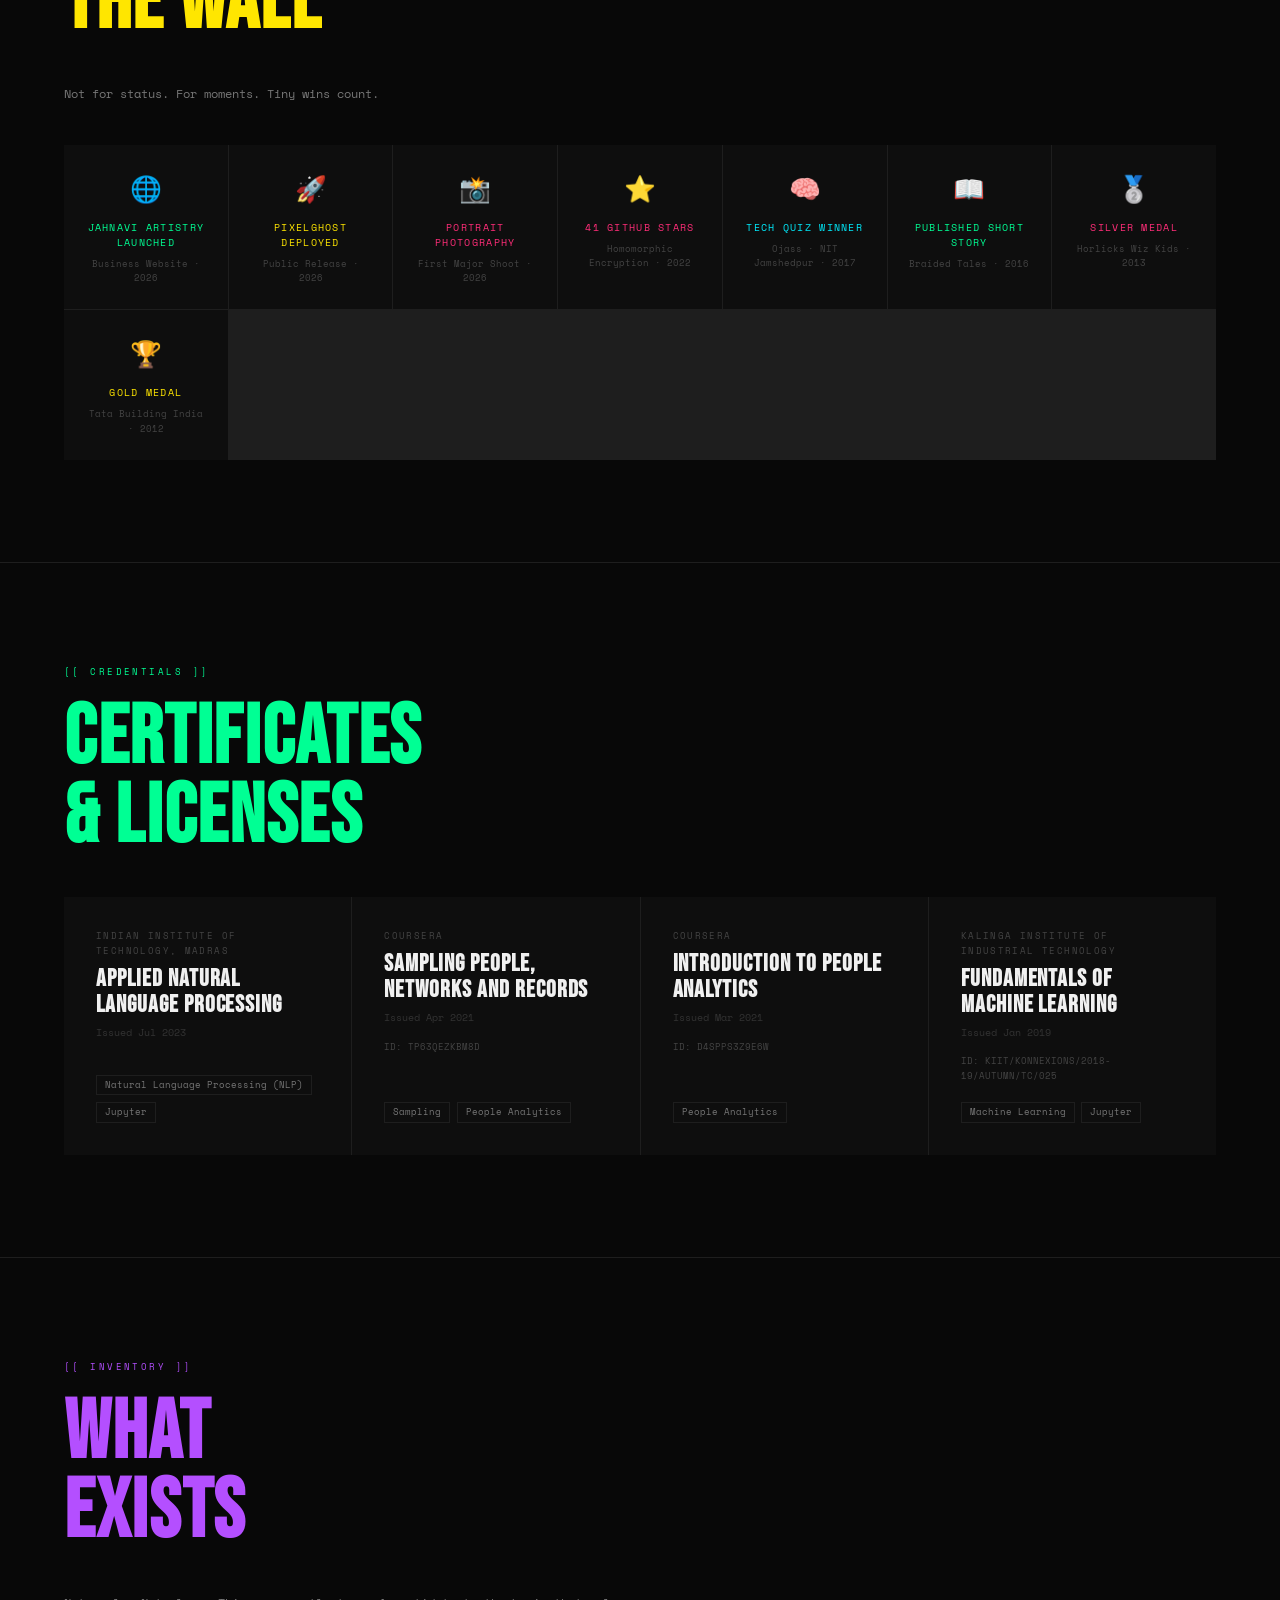
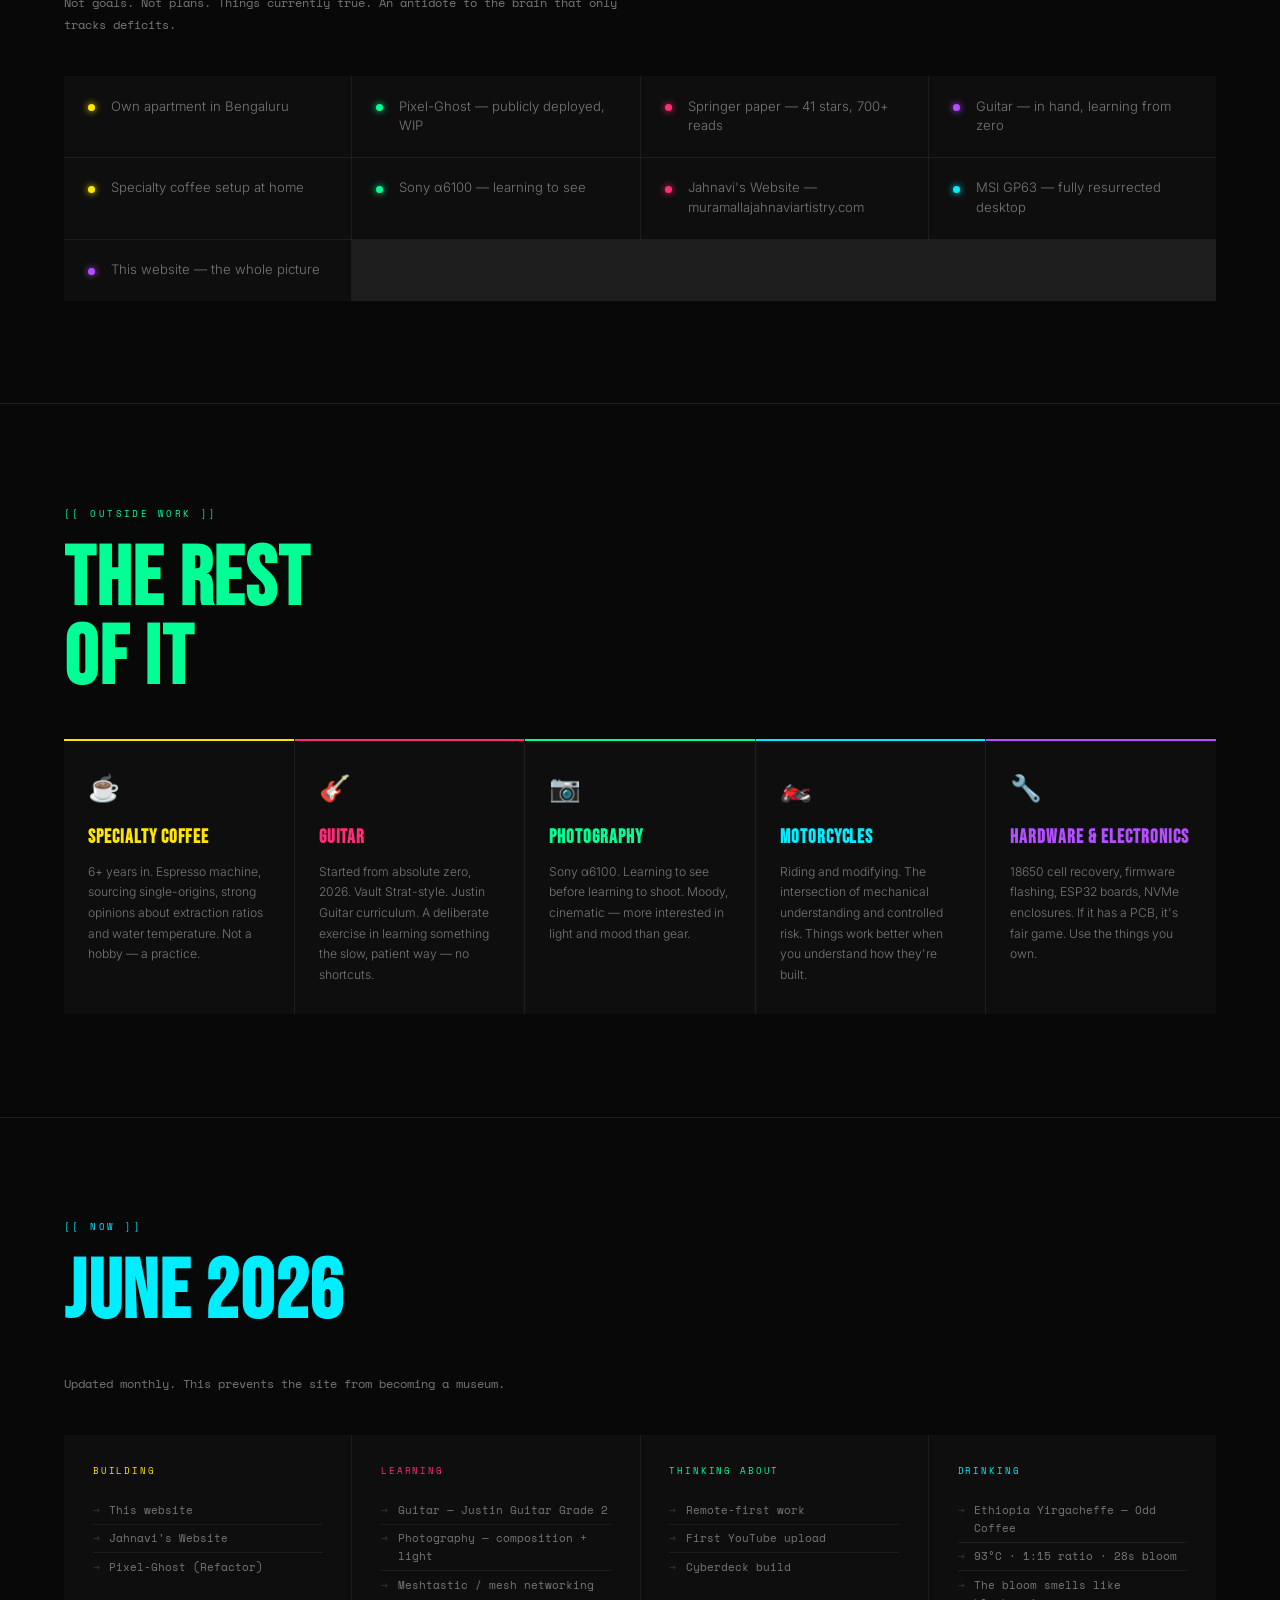
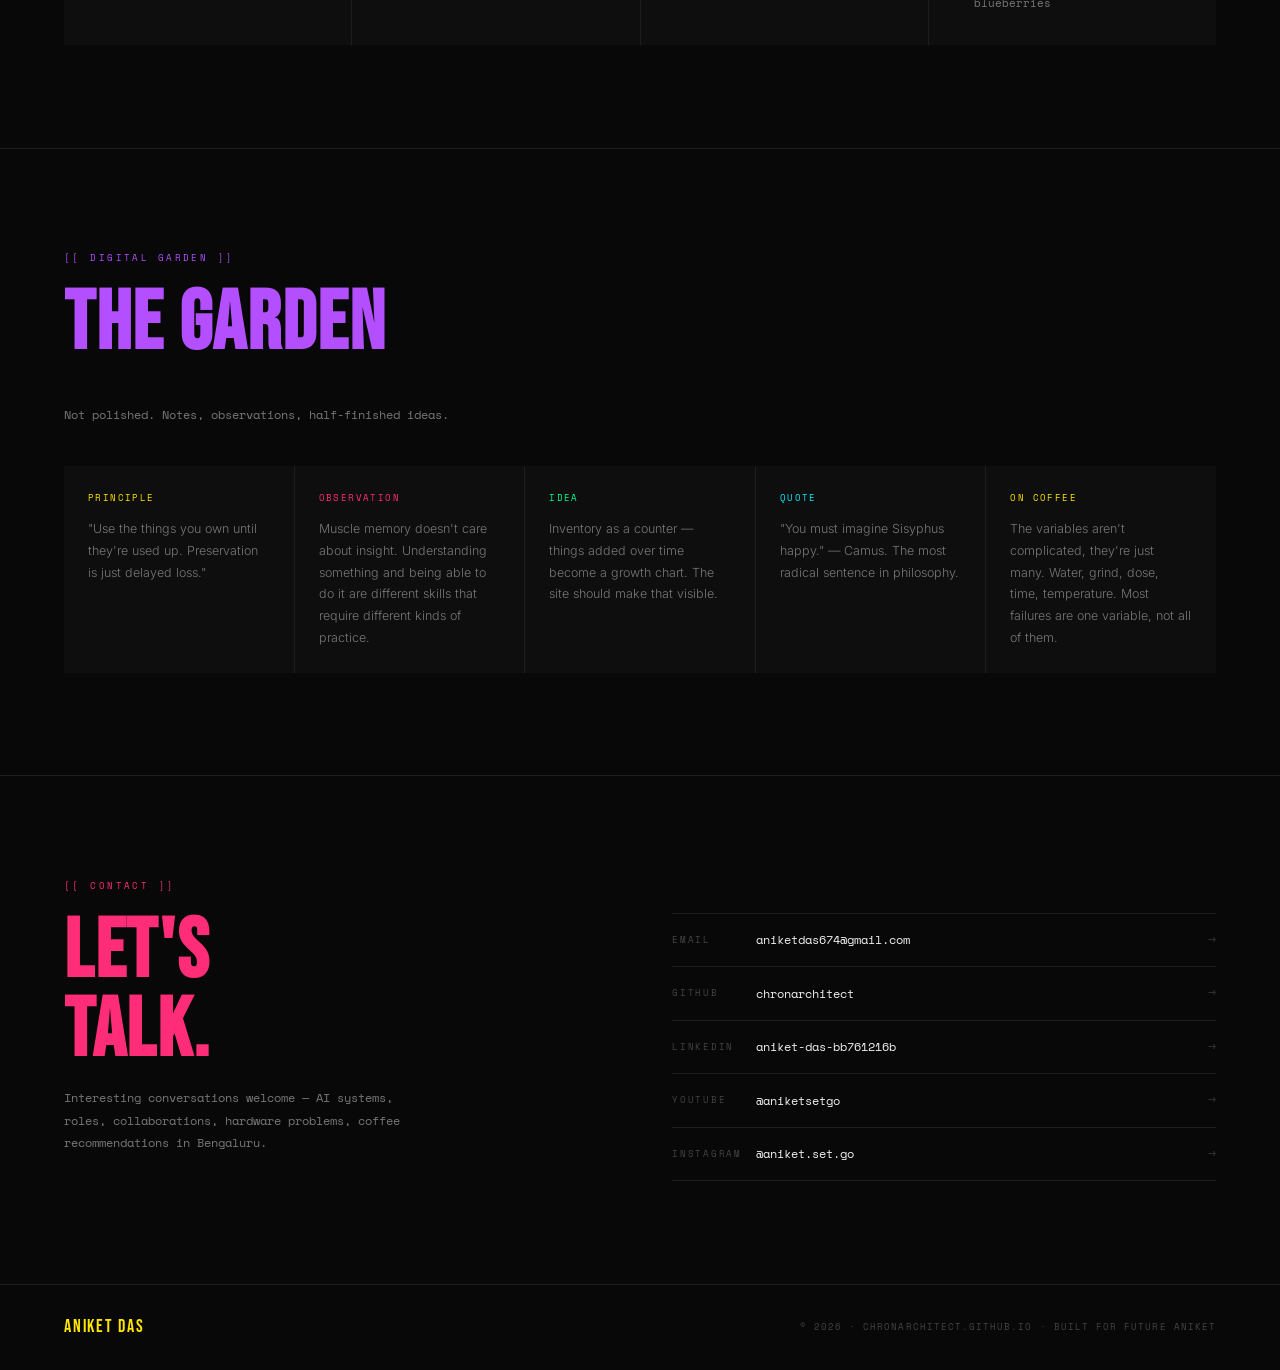
==== commit b163d867: "added links to project" ====
--- a/index.html
+++ b/index.html
@@ -48,7 +48,7 @@
     <div class="hero-bottom">
       <div class="currently">
         <p class="c-label">Currently_</p>
-        <p class="c-item">Building PixelGhost publicly</p>
+        <p class="c-item">Building <a href="https://pixelghost.aniketdas.dev" target="_blank" rel="noopener" style="color:inherit;text-decoration:underline;text-underline-offset:3px;text-decoration-thickness:1px;text-decoration-color:var(--pink)">PixelGhost</a> publicly</p>
         <p class="c-item">Helping scale Jahnavi's business at muramallajahnaviartistry.com</p>
         <p class="c-item">Writing long-form essays</p>
         <p class="c-item">Learning portrait photography</p>
@@ -144,7 +144,10 @@
         <p class="proj-stat">AGPLv3 · FastAPI + React/TypeScript · WIP</p>
         <p class="proj-desc">Modular steganography toolkit. Pluggable encoding architecture (LSB, DCT, DFT), async multiprocessing task queue, Docker + CI/CD pipeline. What I think software design looks like when it has room to breathe.</p>
         <div class="tech-row"><span class="tech">FastAPI</span><span class="tech">React</span><span class="tech">TypeScript</span><span class="tech">Docker</span><span class="tech">CI/CD</span></div>
-        <div style="margin-top:1rem"><a href="https://github.com/chronarchitect/pixel-ghost" class="proj-link" style="color:var(--pink)" target="_blank" rel="noopener">github.com/chronarchitect/pixel-ghost →</a></div>
+        <div style="margin-top:1rem;display:flex;gap:1.5rem;flex-wrap:wrap">
+          <a href="https://pixelghost.aniketdas.dev" class="proj-link" style="color:var(--pink)" target="_blank" rel="noopener">pixelghost.aniketdas.dev →</a>
+          <a href="https://github.com/chronarchitect/pixel-ghost" class="proj-link" style="color:var(--pink)" target="_blank" rel="noopener">GitHub →</a>
+        </div>
       </div>
       <span class="badge wip">WIP</span>
     </div>
@@ -240,7 +243,7 @@
       <div class="tl-items">
         <div class="tl-item"><div class="tl-dot y"></div>Personal website launched — chronarchitect.github.io</div>
         <div class="tl-item"><div class="tl-dot g"></div>Jahnavi Artistry website launched — muramallajahnaviartistry.com</div>
-        <div class="tl-item"><div class="tl-dot c"></div>PixelGhost developed — AGPLv3 steganography toolkit</div>
+        <div class="tl-item"><div class="tl-dot c"></div><a href="https://pixelghost.aniketdas.dev" target="_blank" rel="noopener" style="color:inherit;text-decoration:none">PixelGhost</a> developed — AGPLv3 steganography toolkit</div>
         <div class="tl-item"><div class="tl-dot p"></div>First portrait photography shoot</div>
         <div class="tl-item"><div class="tl-dot pu"></div>First YouTube upload — <a class="proj-link" style="color:var(--green)" href="https://youtu.be/9KhOPCaNy_A?si=4TyaxEiiLhXEdtUJ" target="_blank" rel="noopener">This Laptop Shouldn't Be Playing Forza Horizon 6</a></div>
       </div>
@@ -263,7 +266,7 @@
       <div class="tl-yr" style="color:var(--muted)">2022</div>
       <div class="tl-items">
         <div class="tl-item"><div class="tl-dot c"></div>Springer paper published — 41 stars, 700+ reads</div>
-        <div class="tl-item"><div class="tl-dot p"></div>Pixel-Ghost first release — Steganography toolkit</div>
+        <div class="tl-item"><div class="tl-dot p"></div><a href="https://pixelghost.aniketdas.dev" target="_blank" rel="noopener" style="color:inherit;text-decoration:none">Pixel-Ghost</a> first release — Steganography toolkit</div>
         <div class="tl-item"><div class="tl-dot g"></div>Bosch internship — embedded Linux, multimedia pipelines</div>
       </div>
     </div>
@@ -296,7 +299,7 @@
   <p class="sub">Not for status. For moments. Tiny wins count.</p>
   <div class="trophy-grid">
     <div class="trophy"><span class="t-icon">🌐</span><p class="t-name" style="color:var(--green)">Jahnavi Artistry Launched</p><p class="t-date">Business Website · 2026</p></div>
-    <div class="trophy"><span class="t-icon">🚀</span><p class="t-name" style="color:var(--yellow)">PixelGhost Deployed</p><p class="t-date">Public Release · 2026</p></div>
+    <div class="trophy"><span class="t-icon">🚀</span><p class="t-name" style="color:var(--yellow)"><a href="https://pixelghost.aniketdas.dev" target="_blank" rel="noopener" style="color:inherit;text-decoration:none">PixelGhost Deployed</a></p><p class="t-date">Public Release · 2026</p></div>
     <div class="trophy"><span class="t-icon">📸</span><p class="t-name" style="color:var(--pink)">Portrait Photography</p><p class="t-date">First Major Shoot · 2026</p></div>
     <div class="trophy"><span class="t-icon">⭐</span><p class="t-name" style="color:var(--pink)">41 GitHub Stars</p><p class="t-date">Homomorphic Encryption · 2022</p></div>
     <div class="trophy"><span class="t-icon">🧠</span><p class="t-name" style="color:var(--cyan)">Tech Quiz Winner</p><p class="t-date">Ojass · NIT Jamshedpur · 2017</p></div>
@@ -372,7 +375,7 @@
   <p class="sub">Not goals. Not plans. Things currently true. An antidote to the brain that only tracks deficits.</p>
   <div class="inv-grid">
     <div class="inv-item"><div class="inv-dot y"></div><p class="inv-text">Own apartment in Bengaluru</p></div>
-    <div class="inv-item"><div class="inv-dot g"></div><p class="inv-text">Pixel-Ghost — publicly deployed, WIP</p></div>
+    <div class="inv-item"><div class="inv-dot g"></div><p class="inv-text"><a href="https://pixelghost.aniketdas.dev" target="_blank" rel="noopener" style="color:inherit;text-decoration:none">Pixel-Ghost</a> — publicly deployed, WIP</p></div>
     <div class="inv-item"><div class="inv-dot p"></div><p class="inv-text">Springer paper — 41 stars, 700+ reads</p></div>
     <div class="inv-item"><div class="inv-dot pu"></div><p class="inv-text">Guitar — in hand, learning from zero</p></div>
     <div class="inv-item"><div class="inv-dot y"></div><p class="inv-text">Specialty coffee setup at home</p></div>
@@ -426,7 +429,7 @@
       <p class="nc-label" style="color:var(--yellow)">Building</p>
       <p class="nc-item">This website</p>
       <p class="nc-item">Jahnavi's Website</p>
-      <p class="nc-item">Pixel-Ghost (Refactor)</p>
+      <p class="nc-item"><a href="https://pixelghost.aniketdas.dev" target="_blank" rel="noopener" style="color:inherit;text-decoration:none">Pixel-Ghost (Refactor)</a></p>
     </div>
     <div class="now-card">
       <p class="nc-label" style="color:var(--pink)">Learning</p>
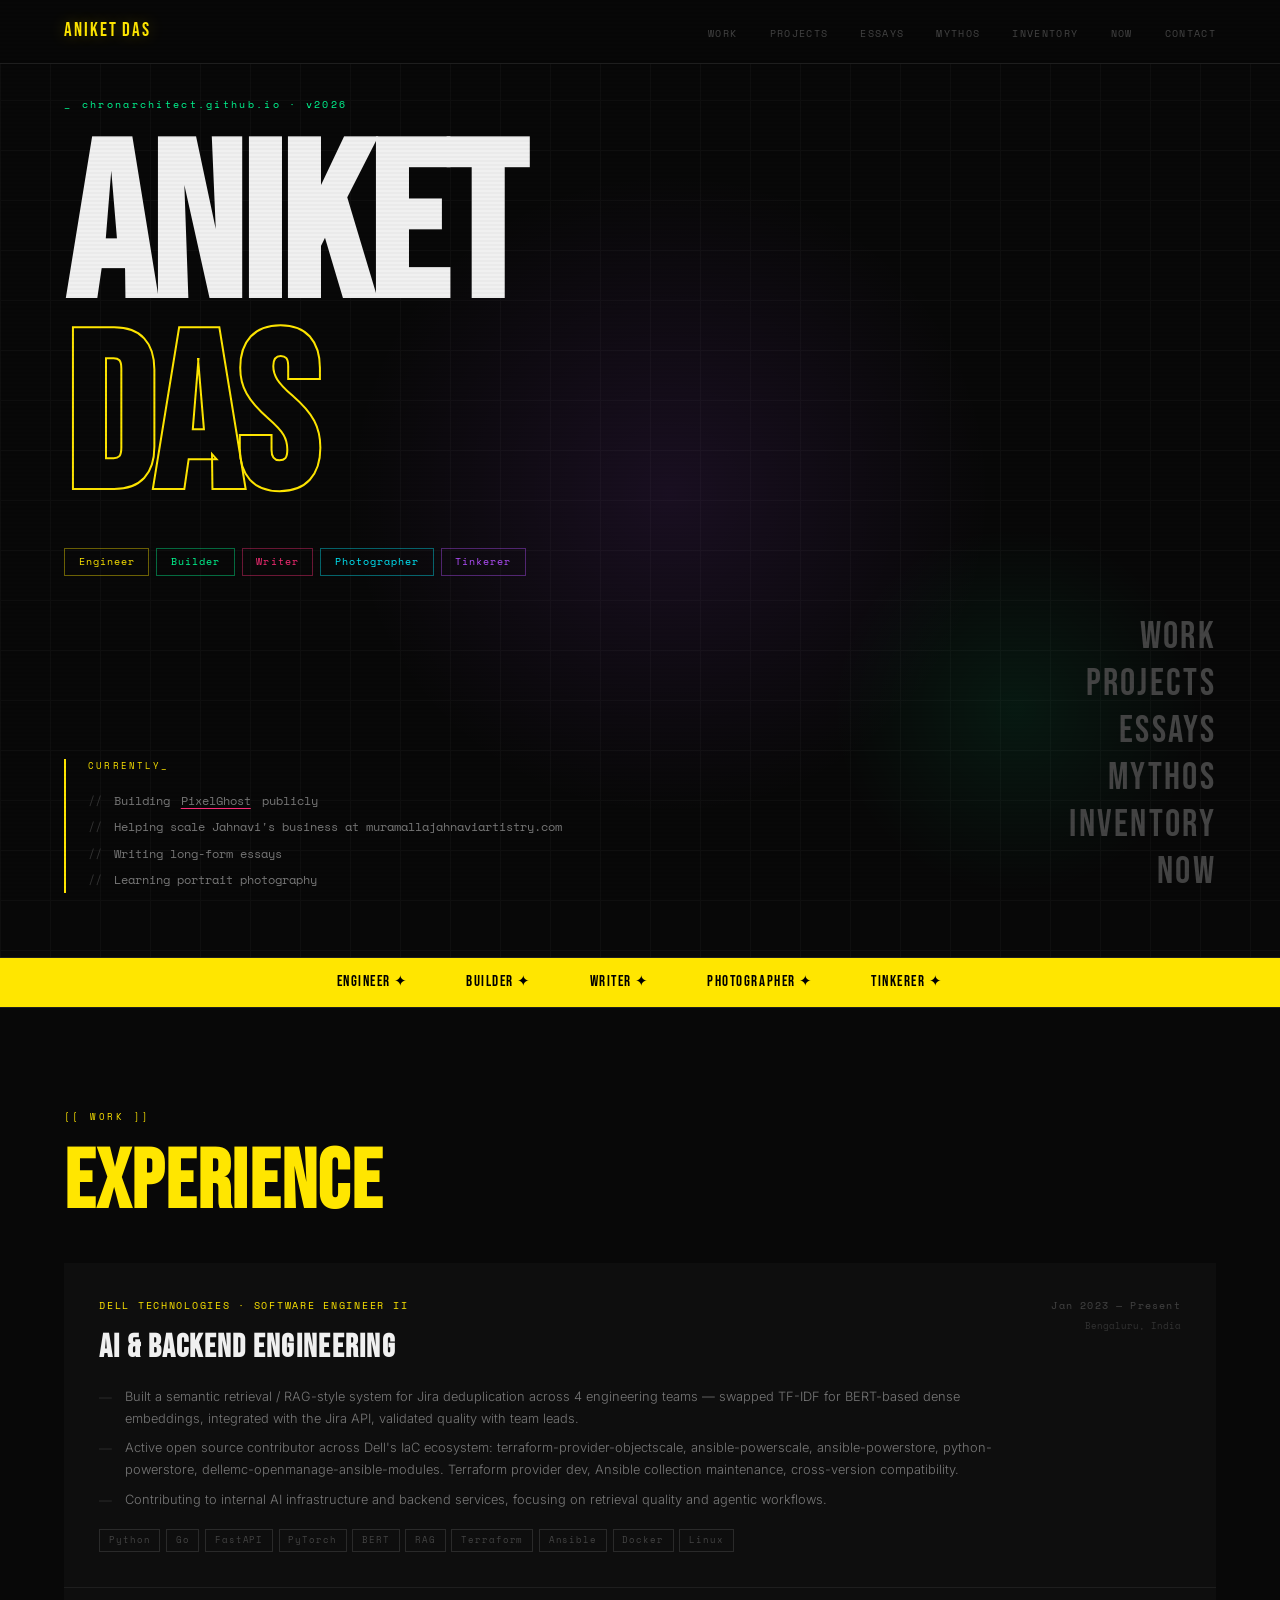
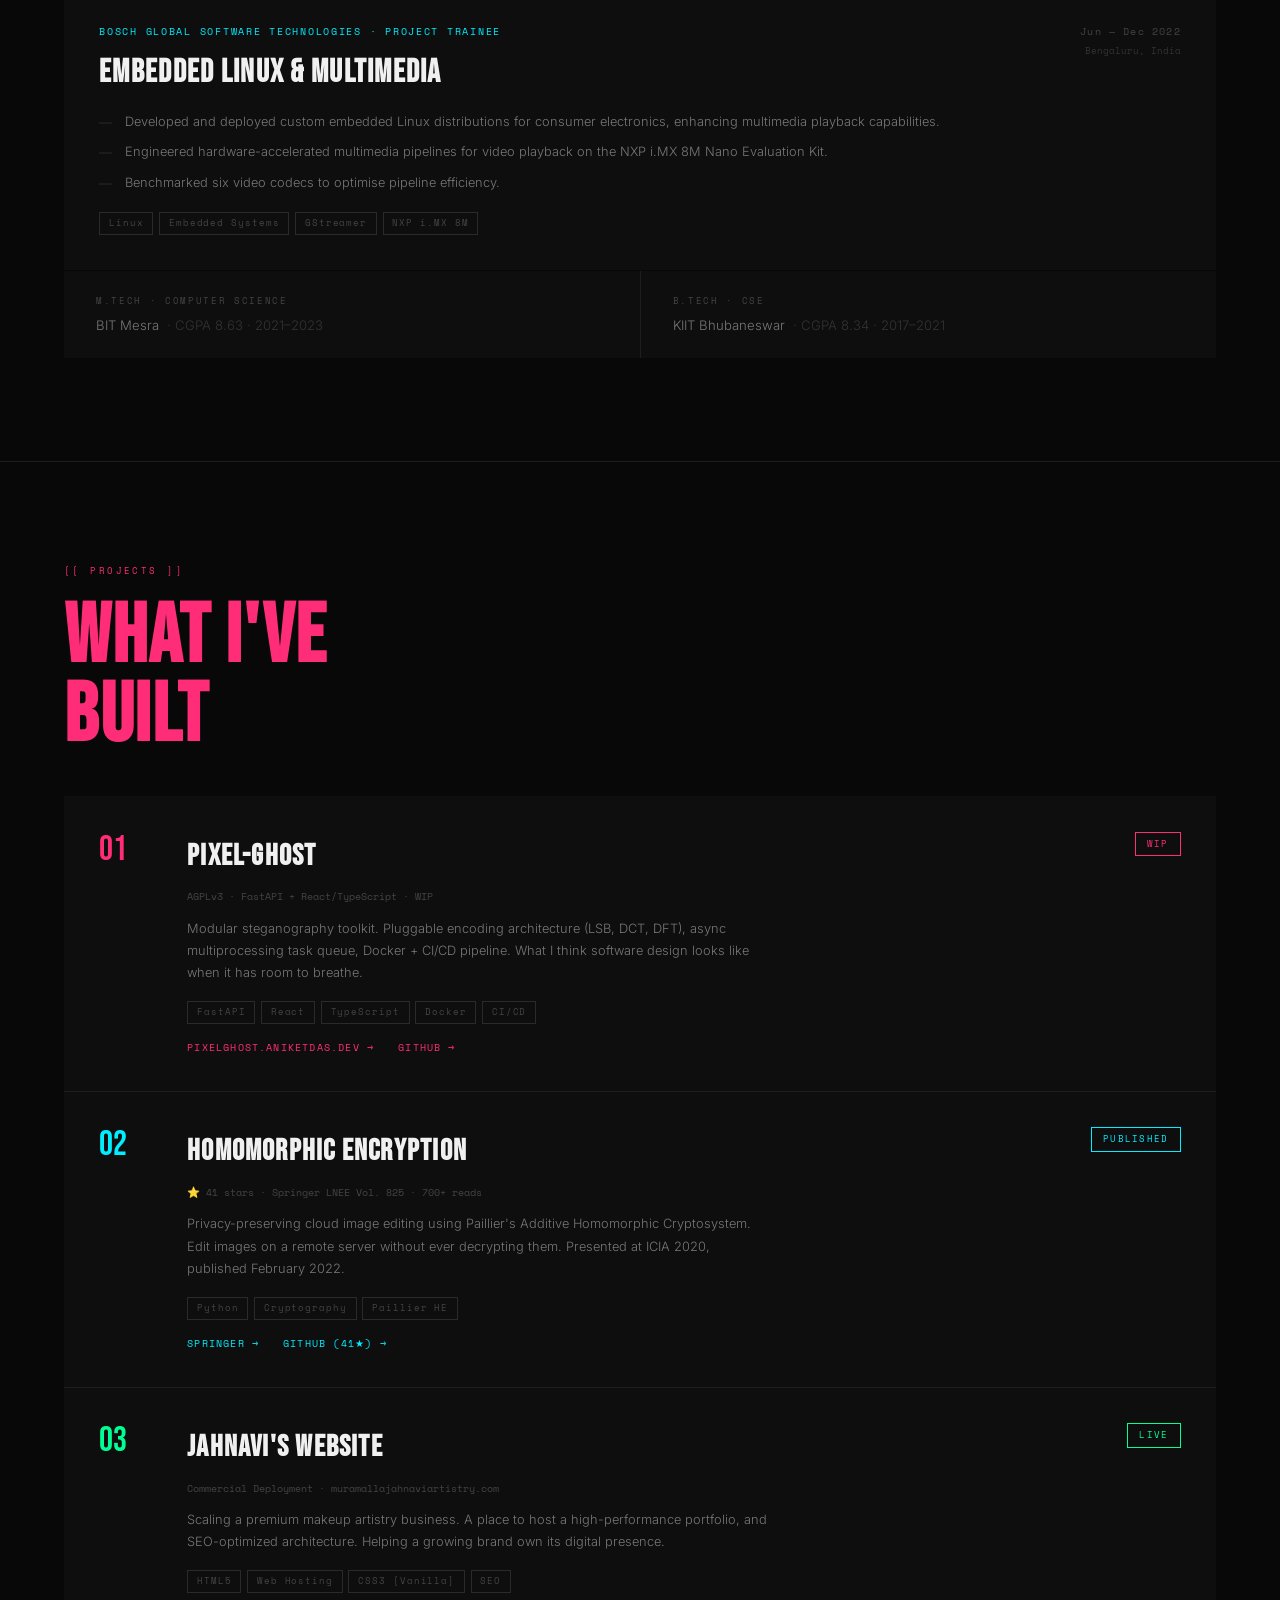
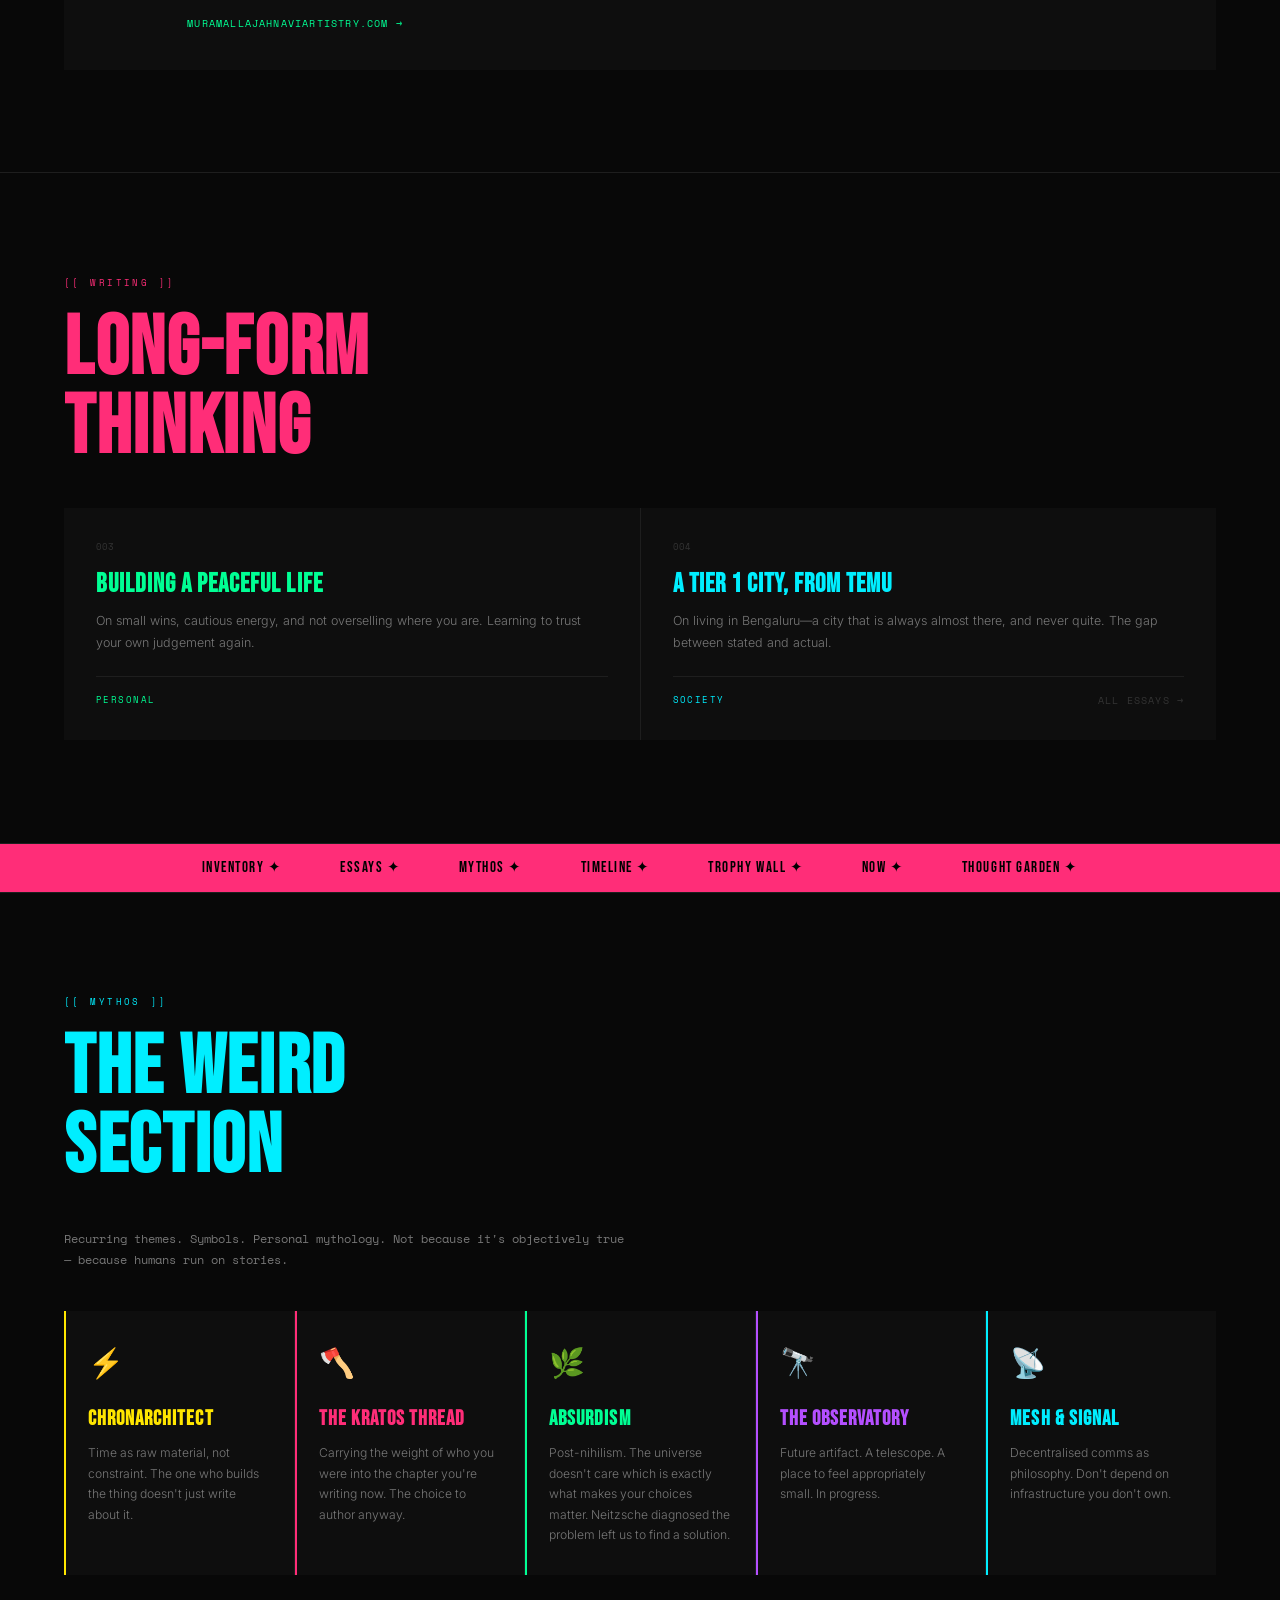
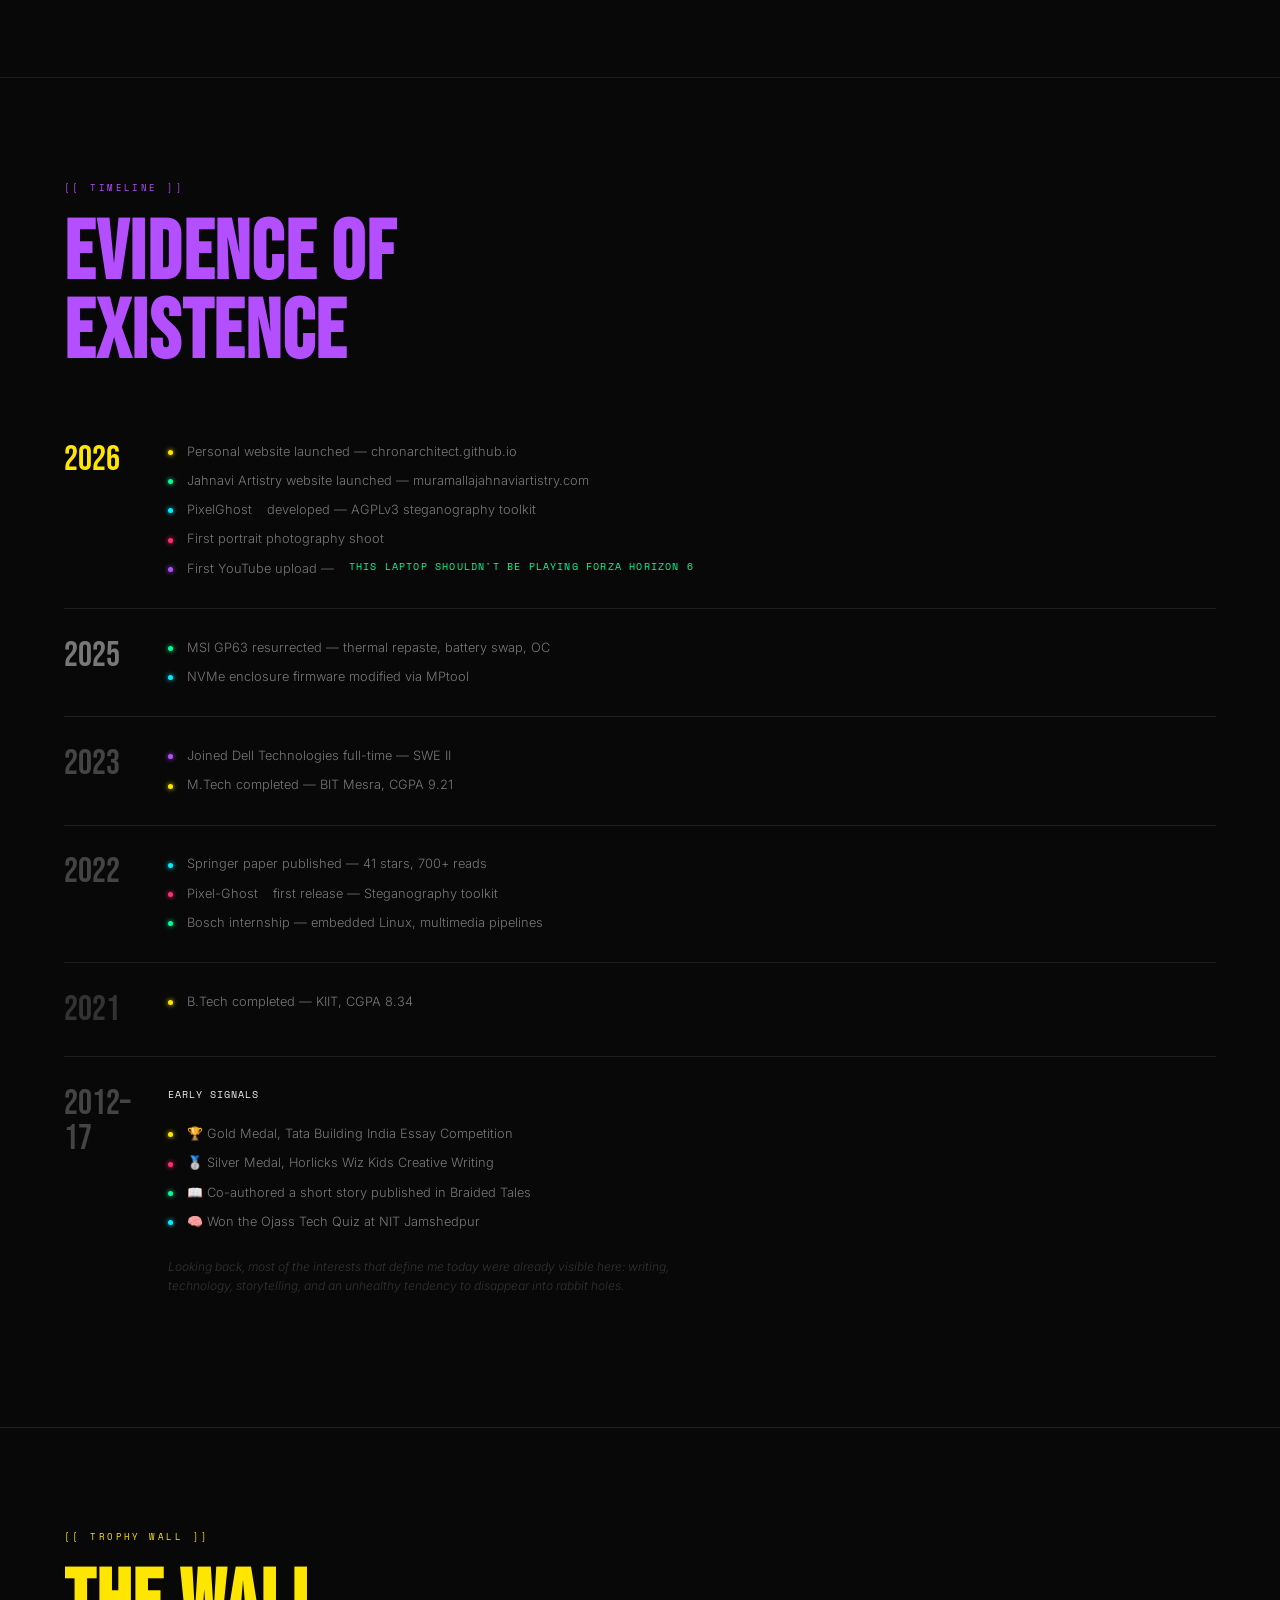
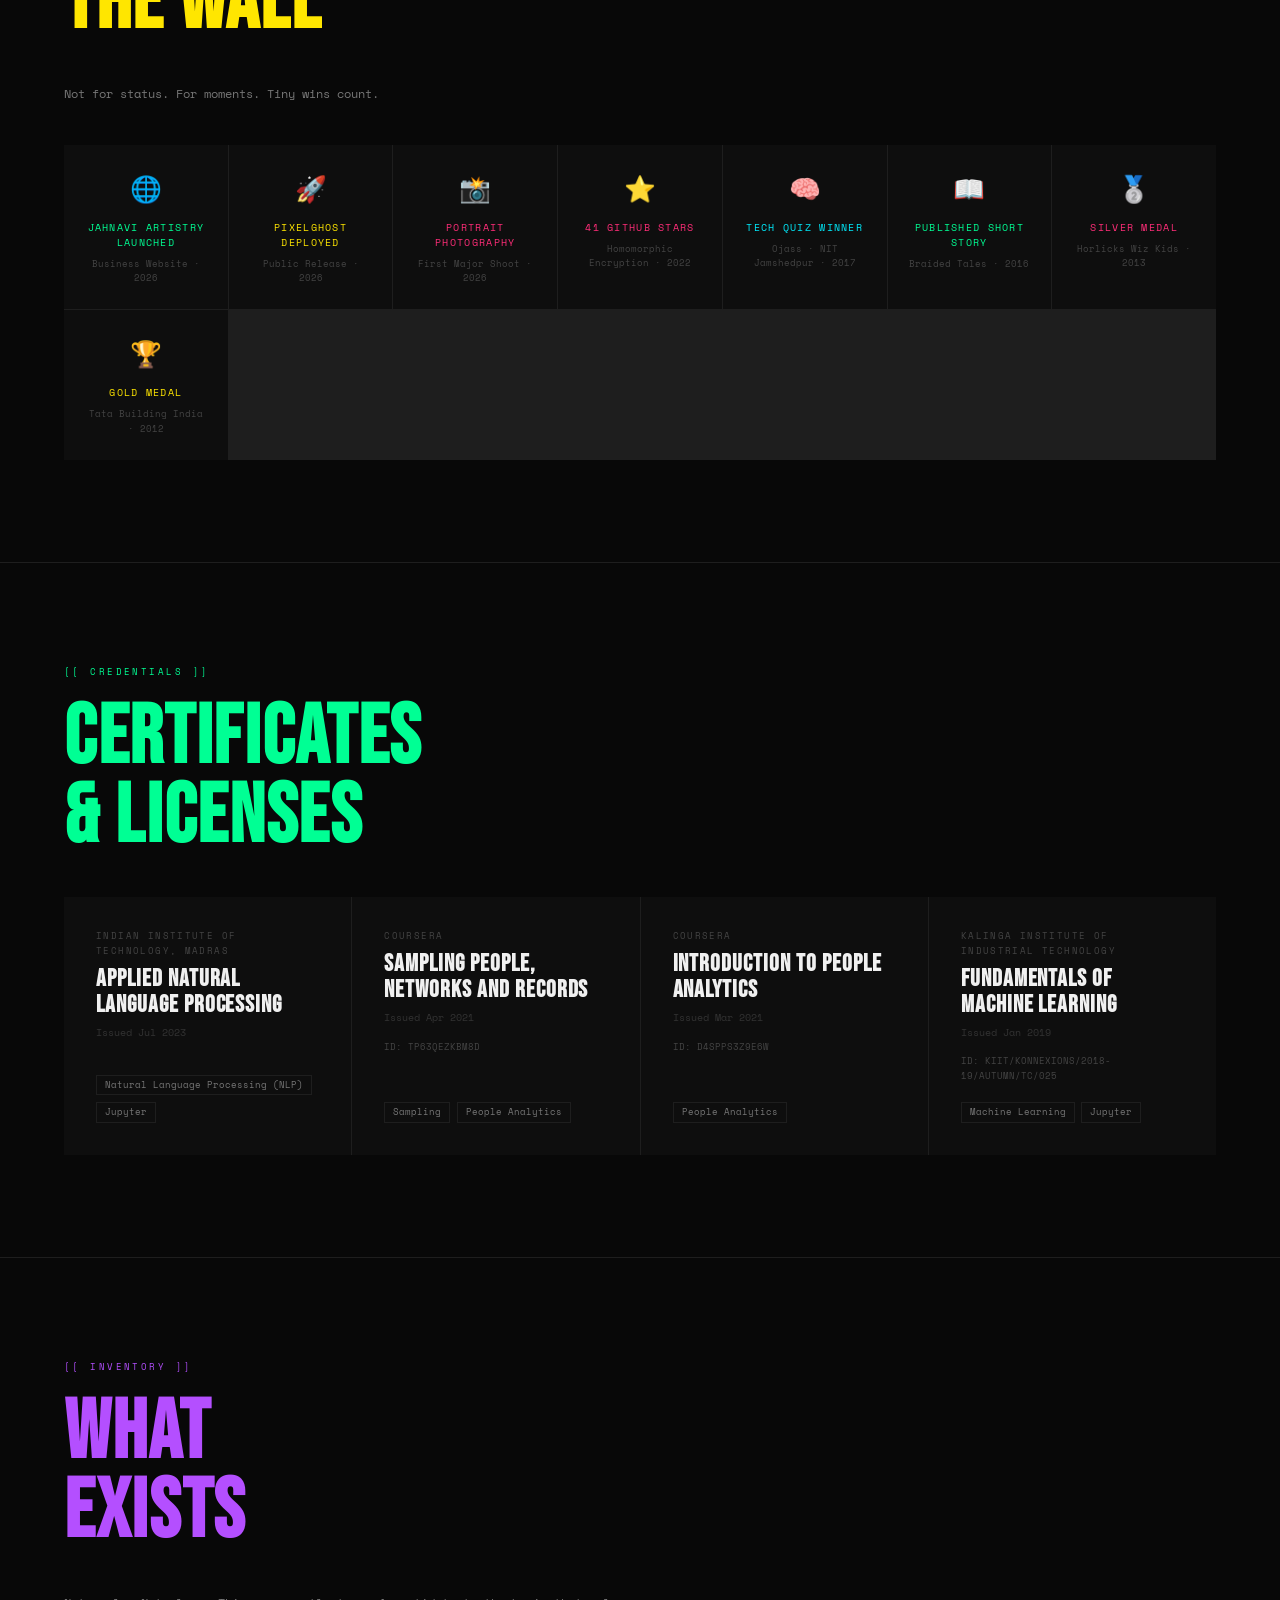
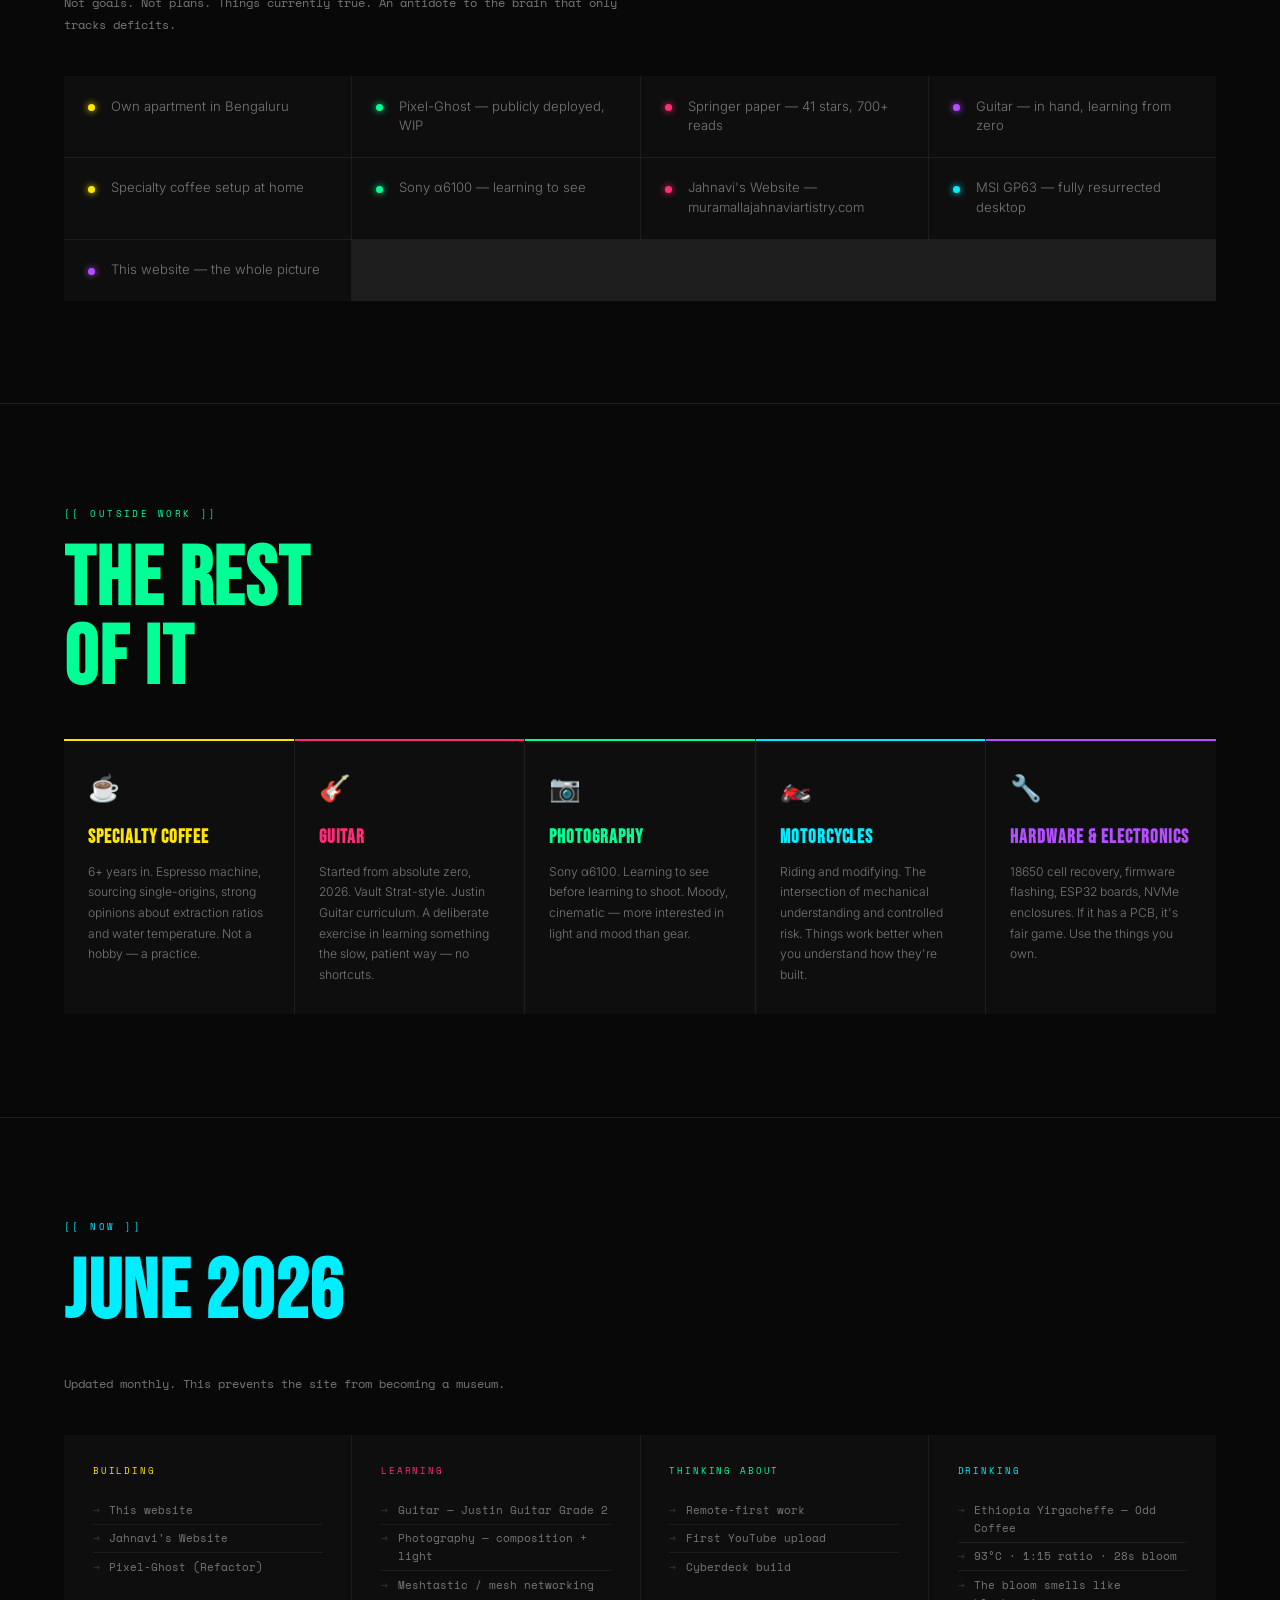
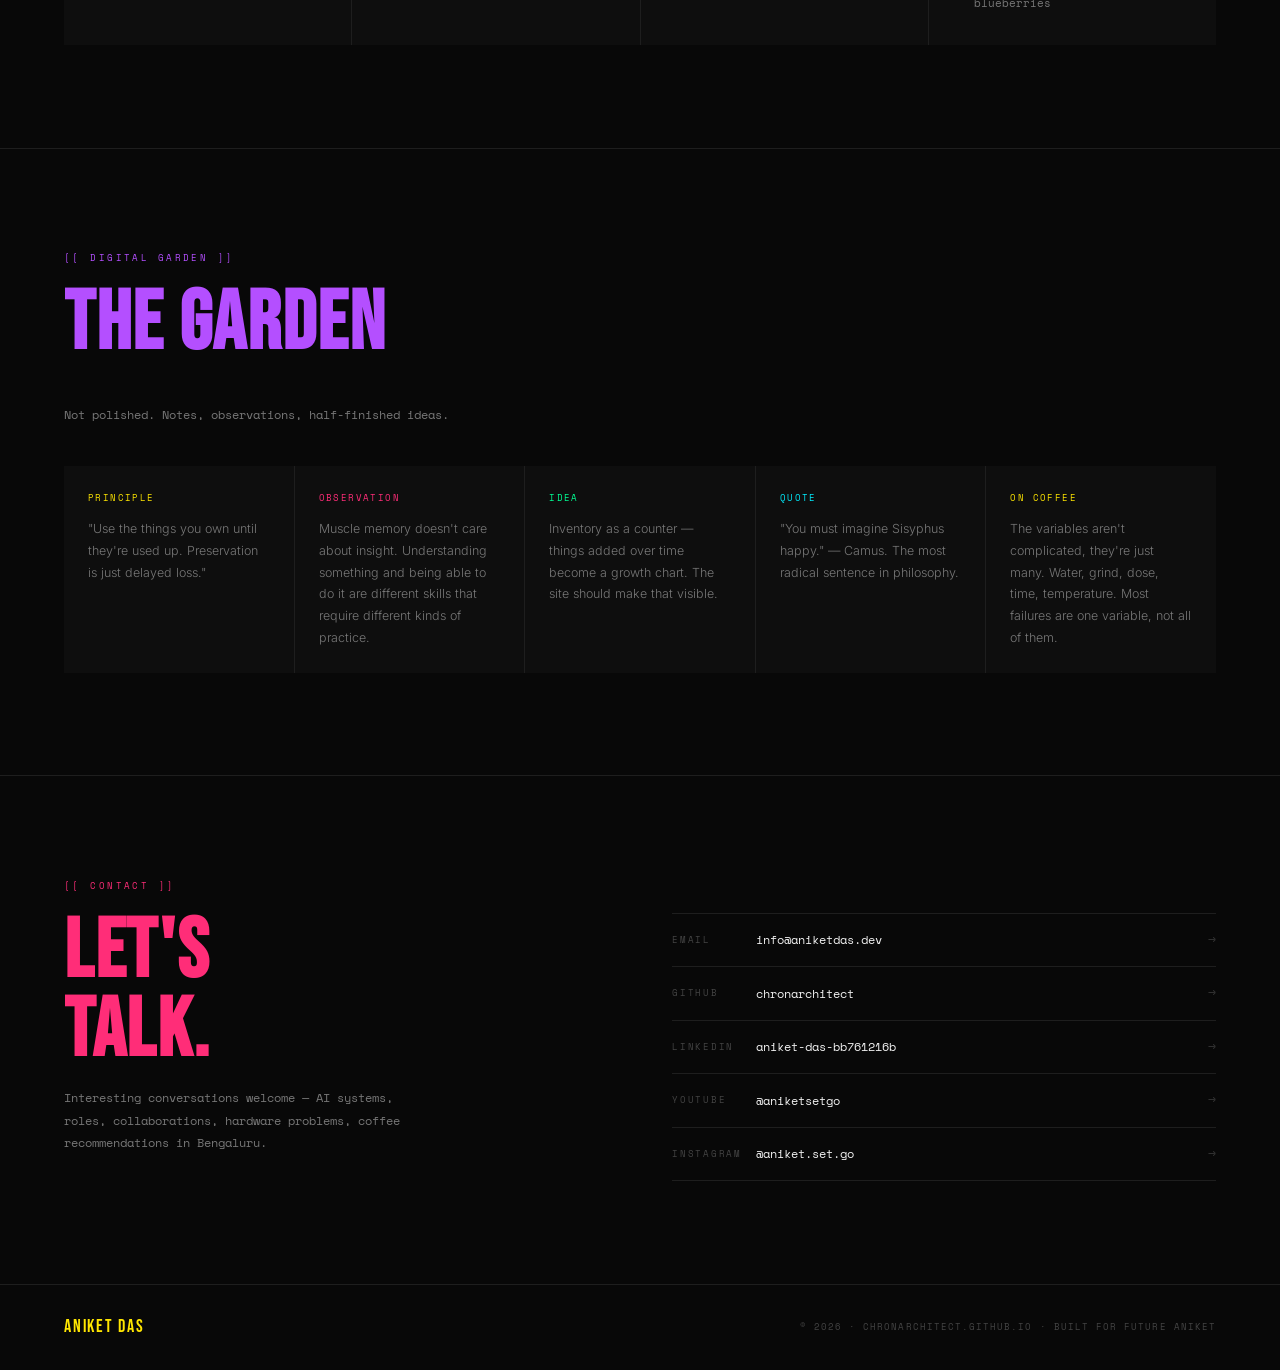
==== commit a83ce6c2: "added mail" ====
--- a/index.html
+++ b/index.html
@@ -476,8 +476,8 @@
     </div>
     <div>
       <div class="soc-links">
-        <a href="mailto:aniketdas674@gmail.com" class="soc-link g">
-          <div class="soc-left"><span class="soc-plat">Email</span><span class="soc-handle">aniketdas674@gmail.com</span></div>
+        <a href="mailto:info@aniketdas.dev" class="soc-link g">
+          <div class="soc-left"><span class="soc-plat">Email</span><span class="soc-handle">info@aniketdas.dev</span></div>
           <span class="soc-arrow">→</span>
         </a>
         <a href="https://github.com/chronarchitect" class="soc-link y" target="_blank" rel="noopener">
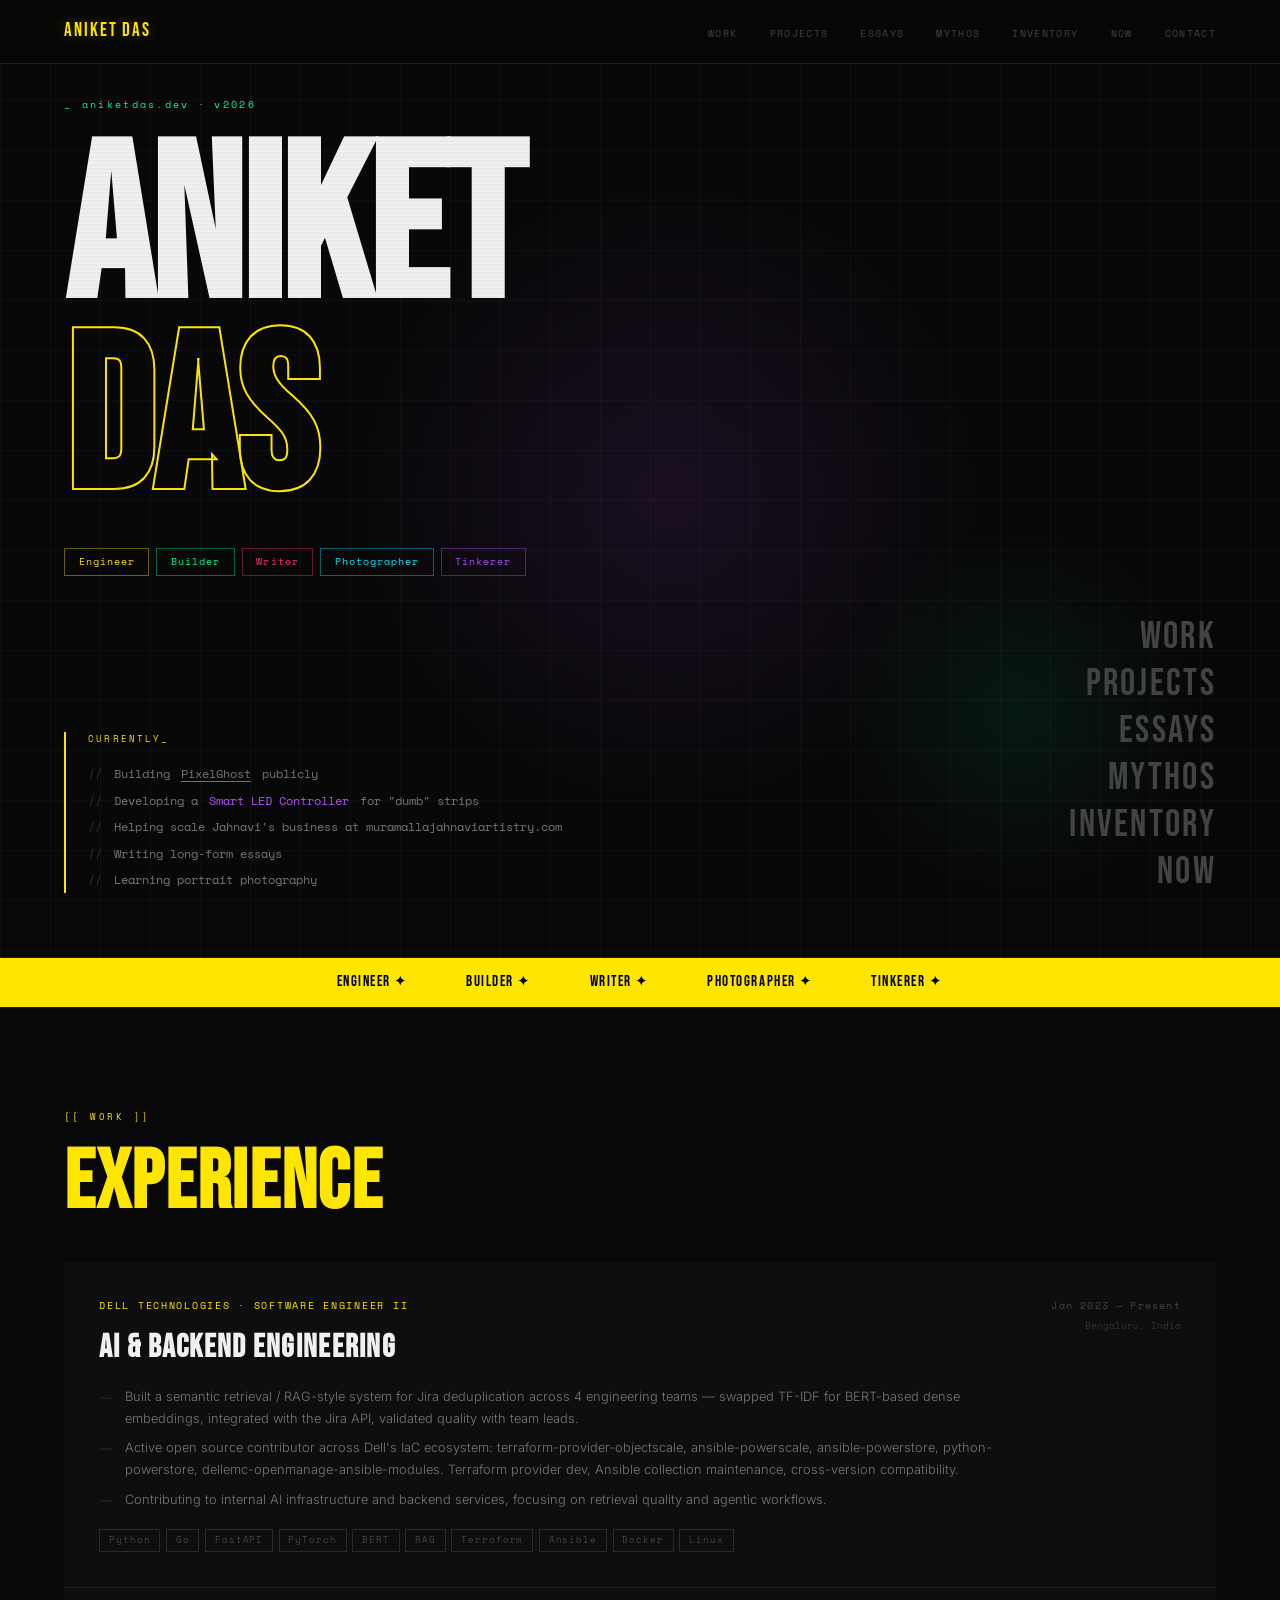
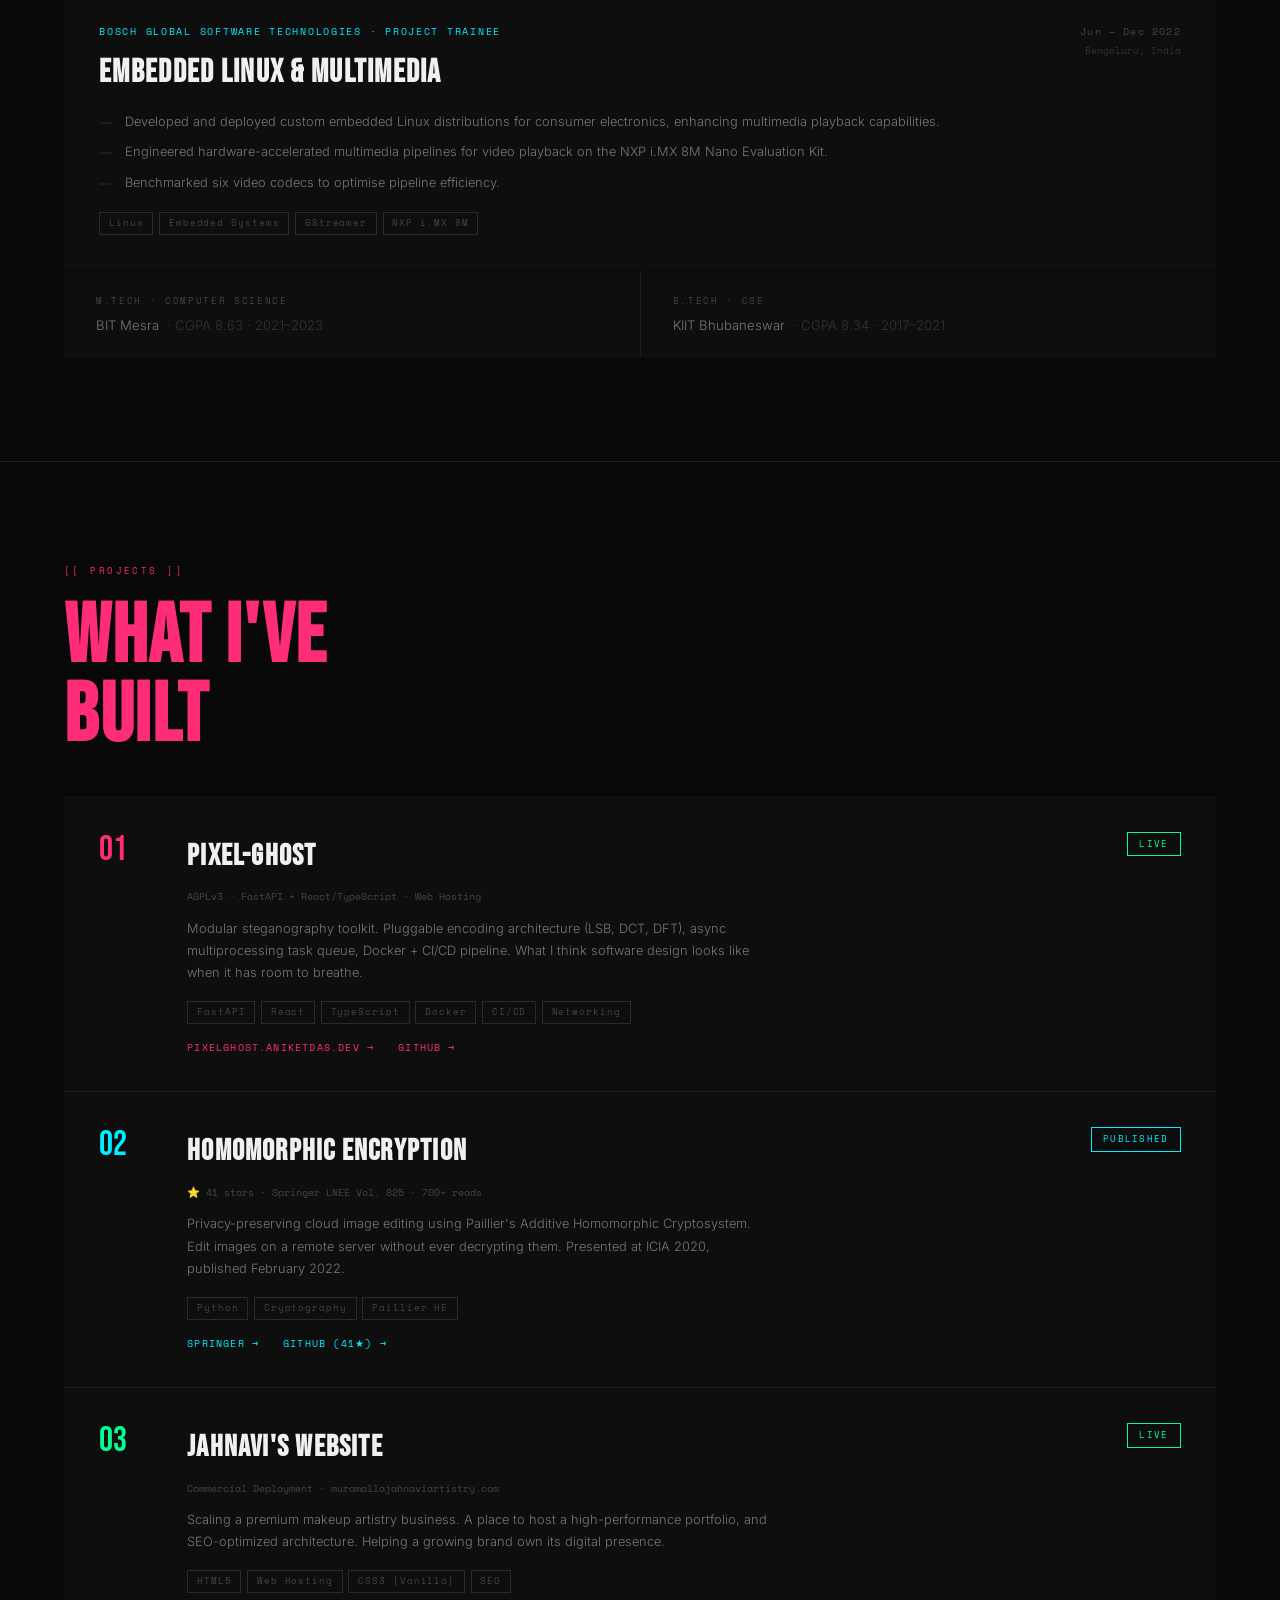
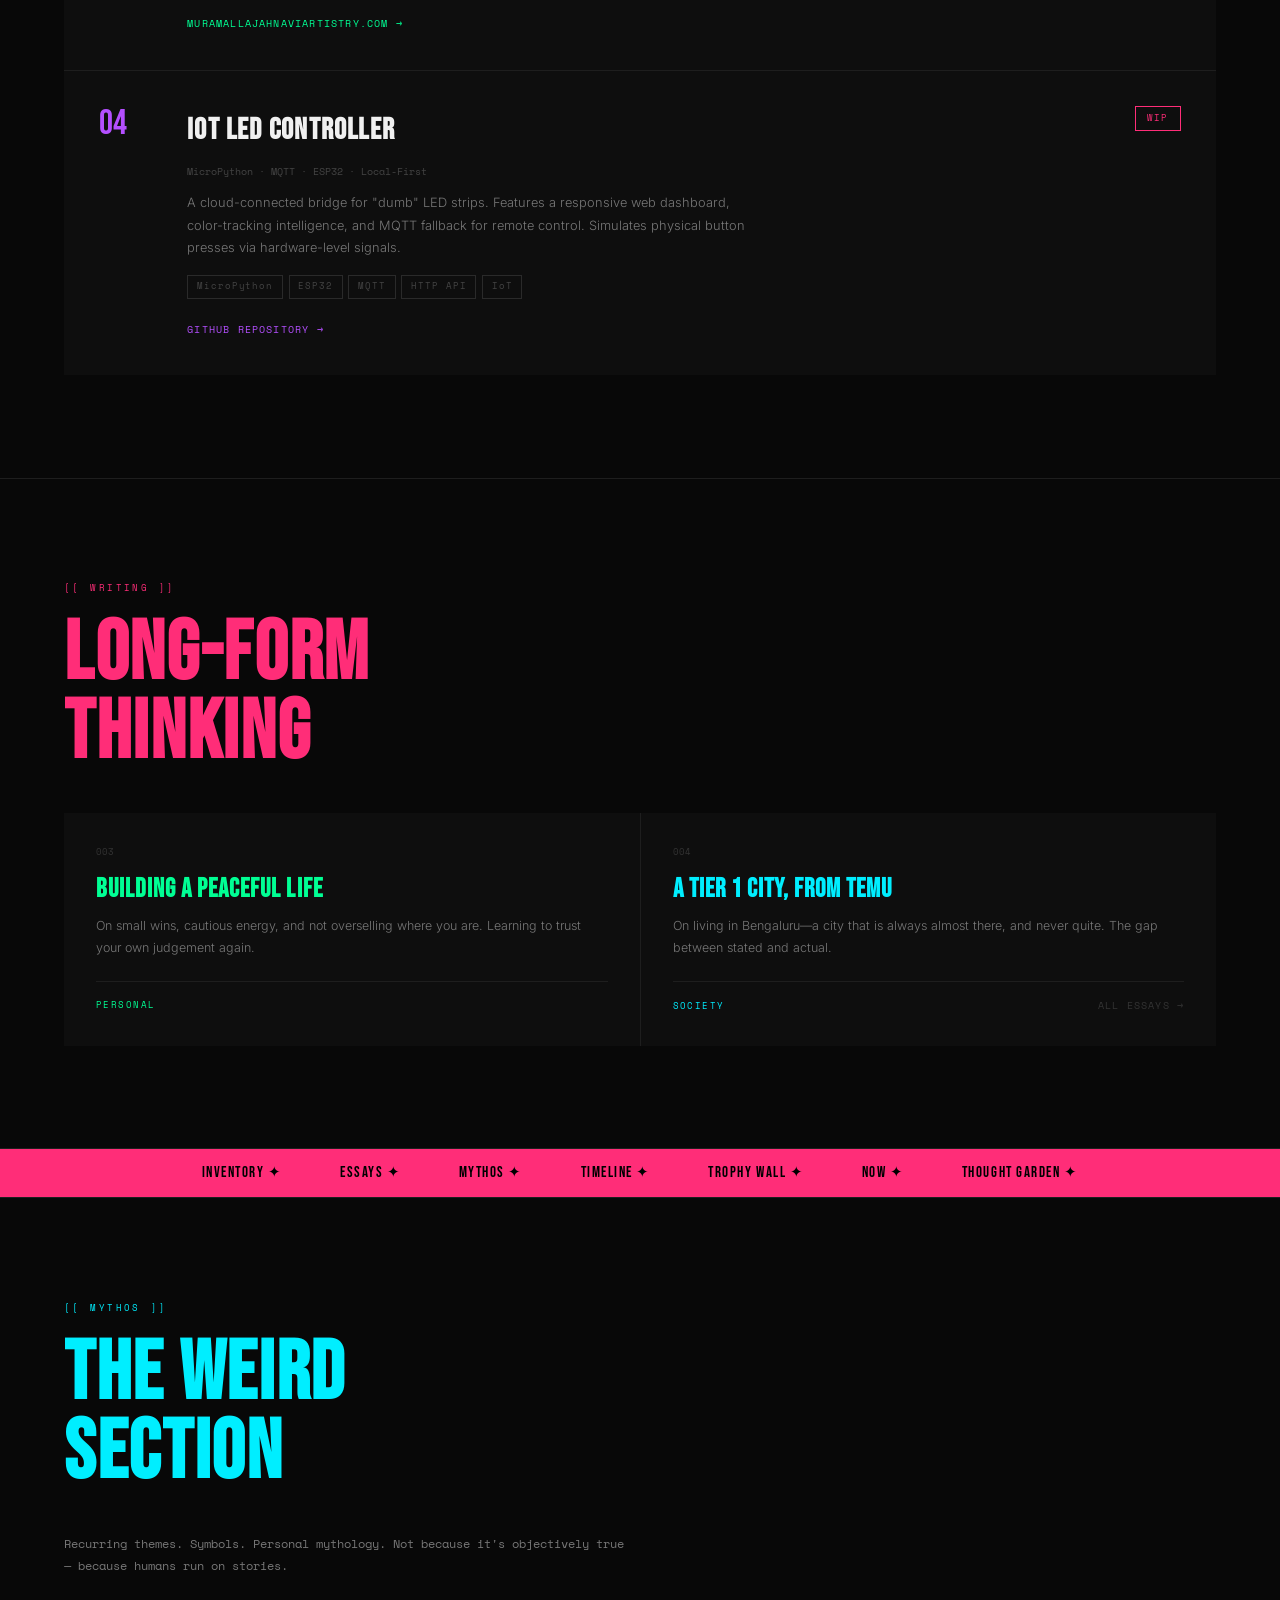
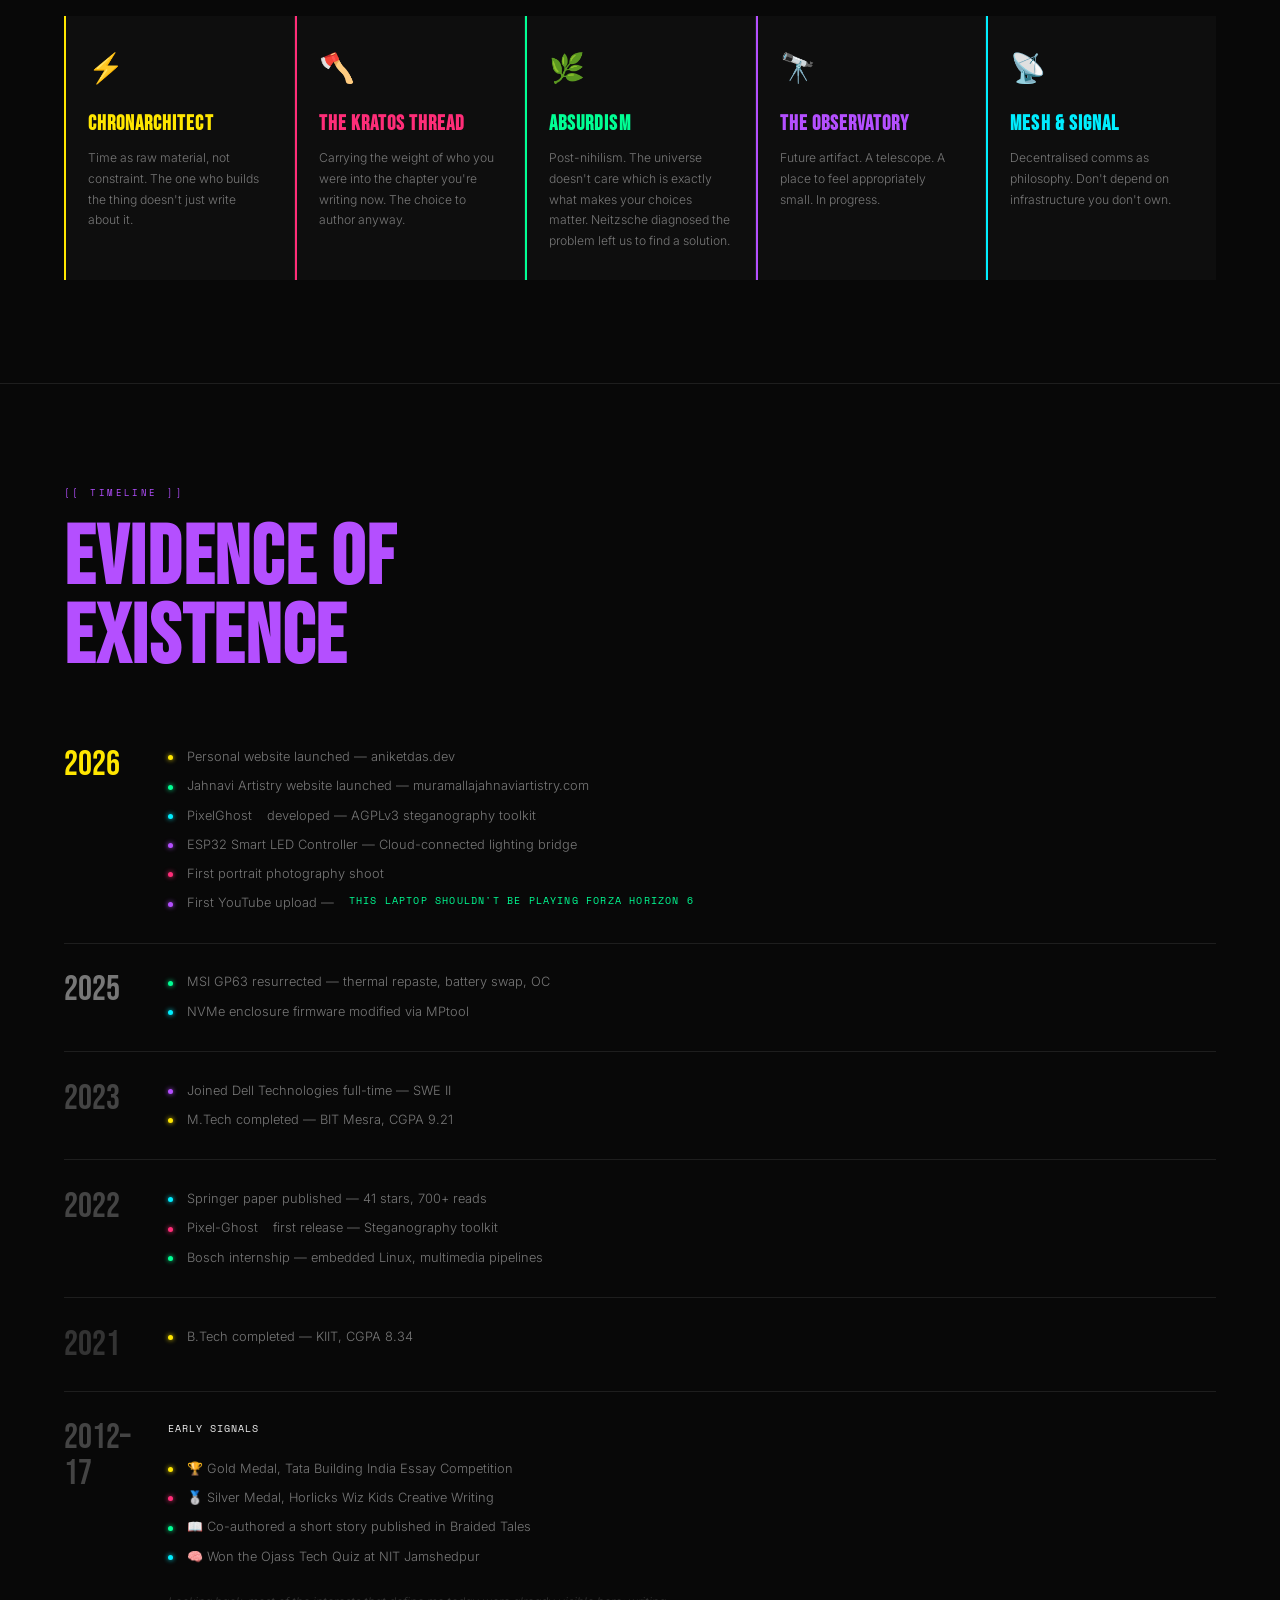
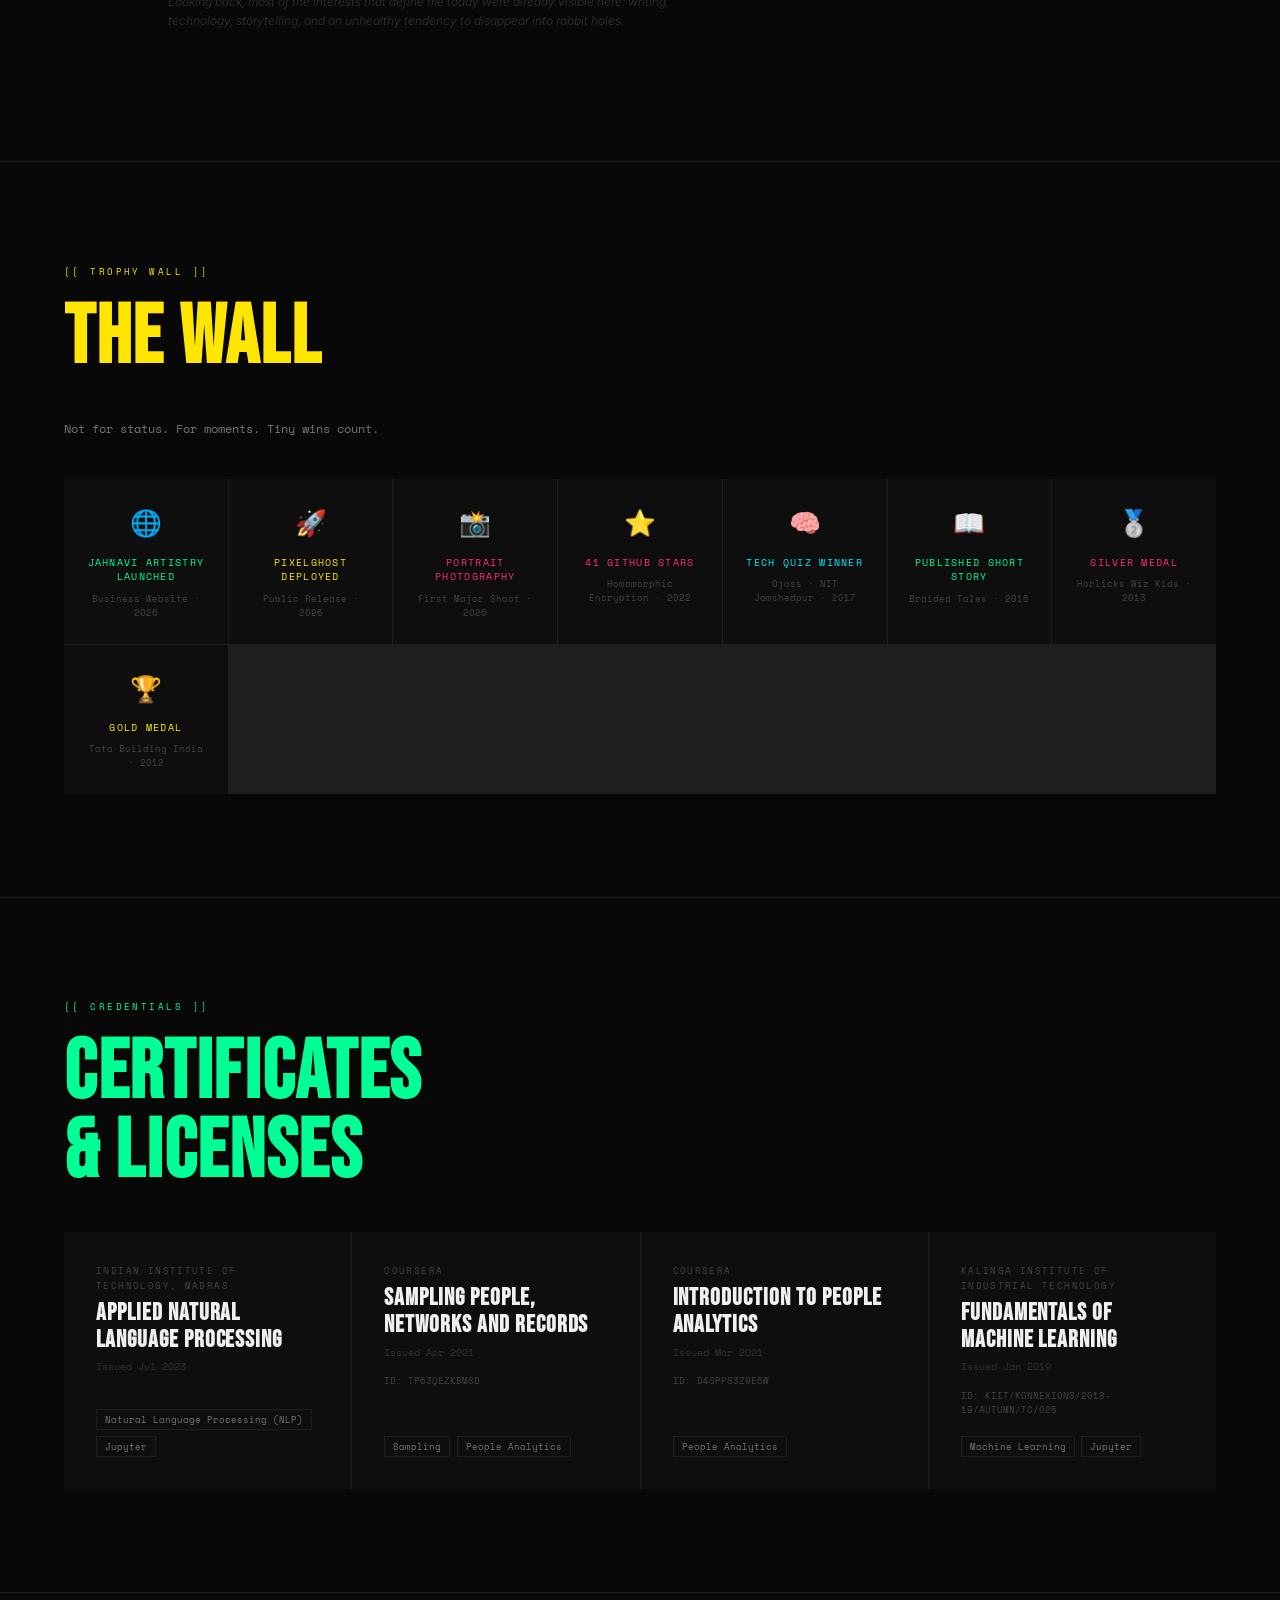
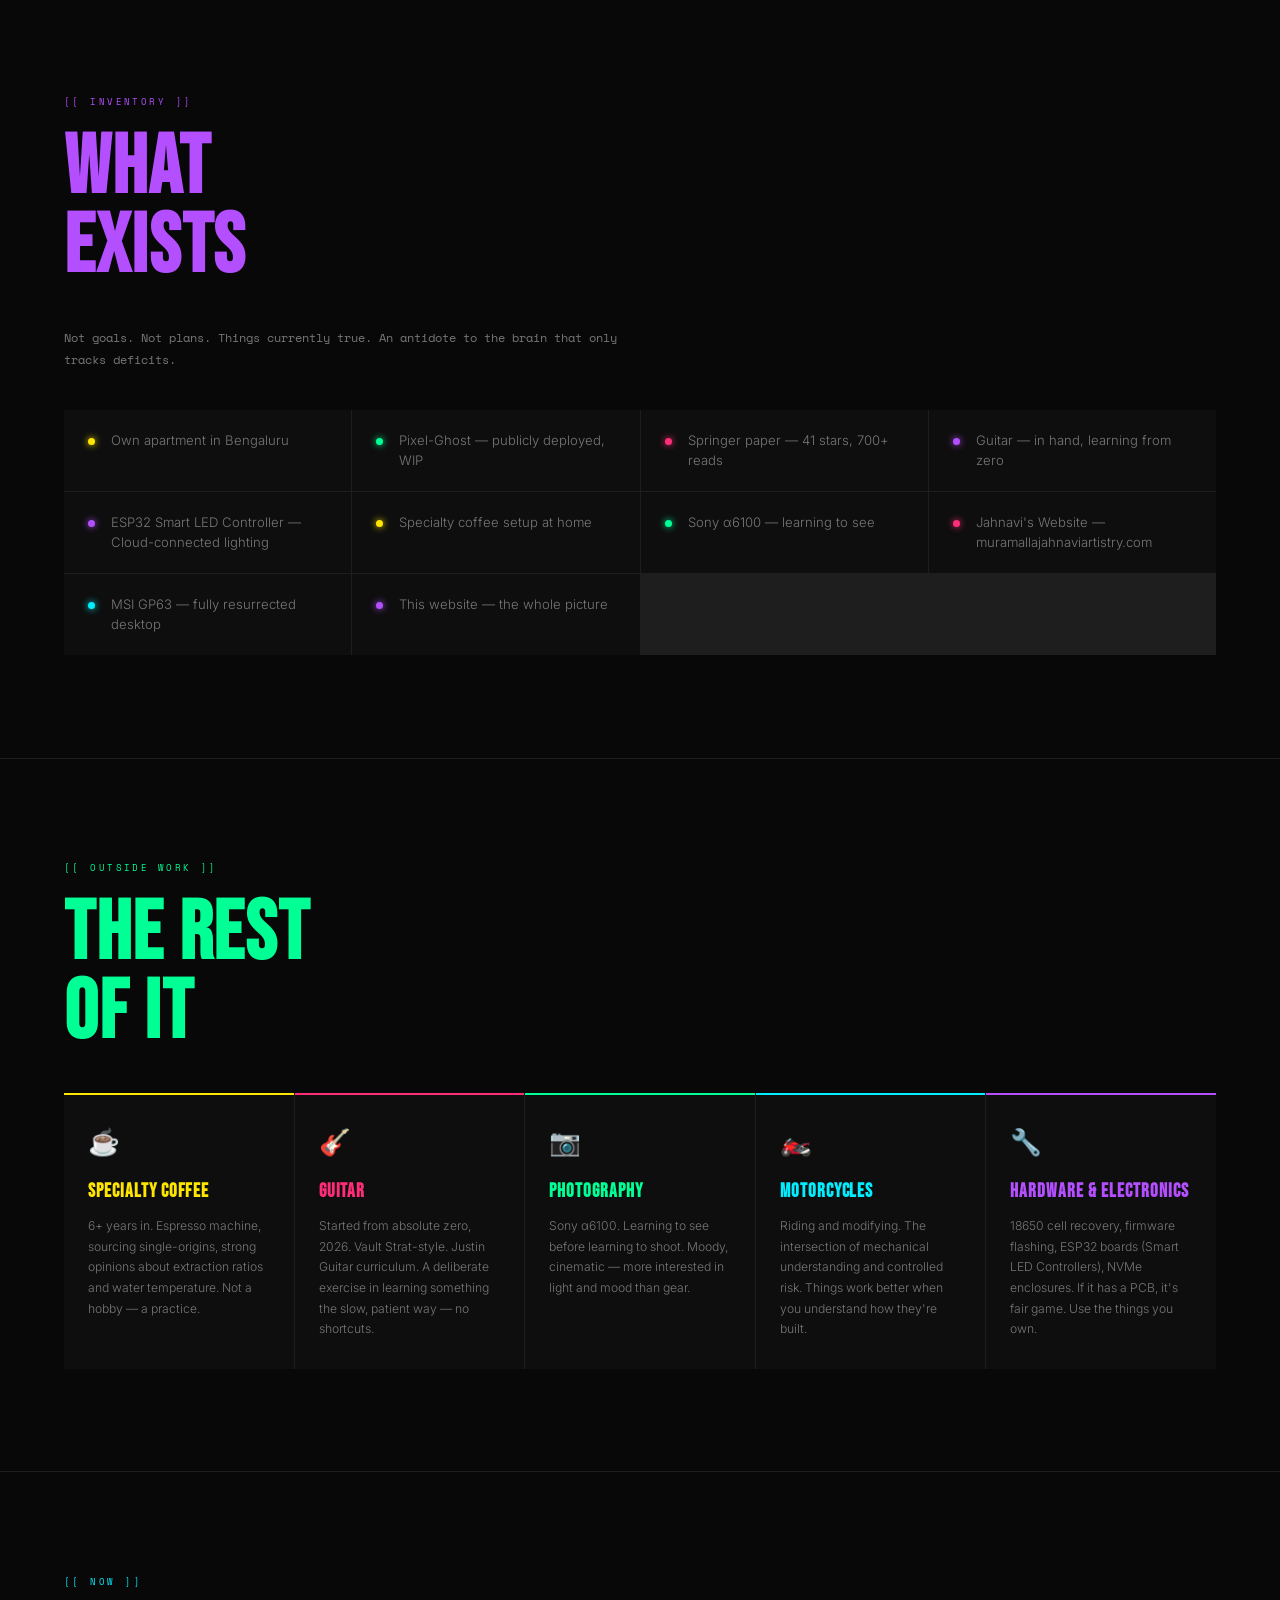
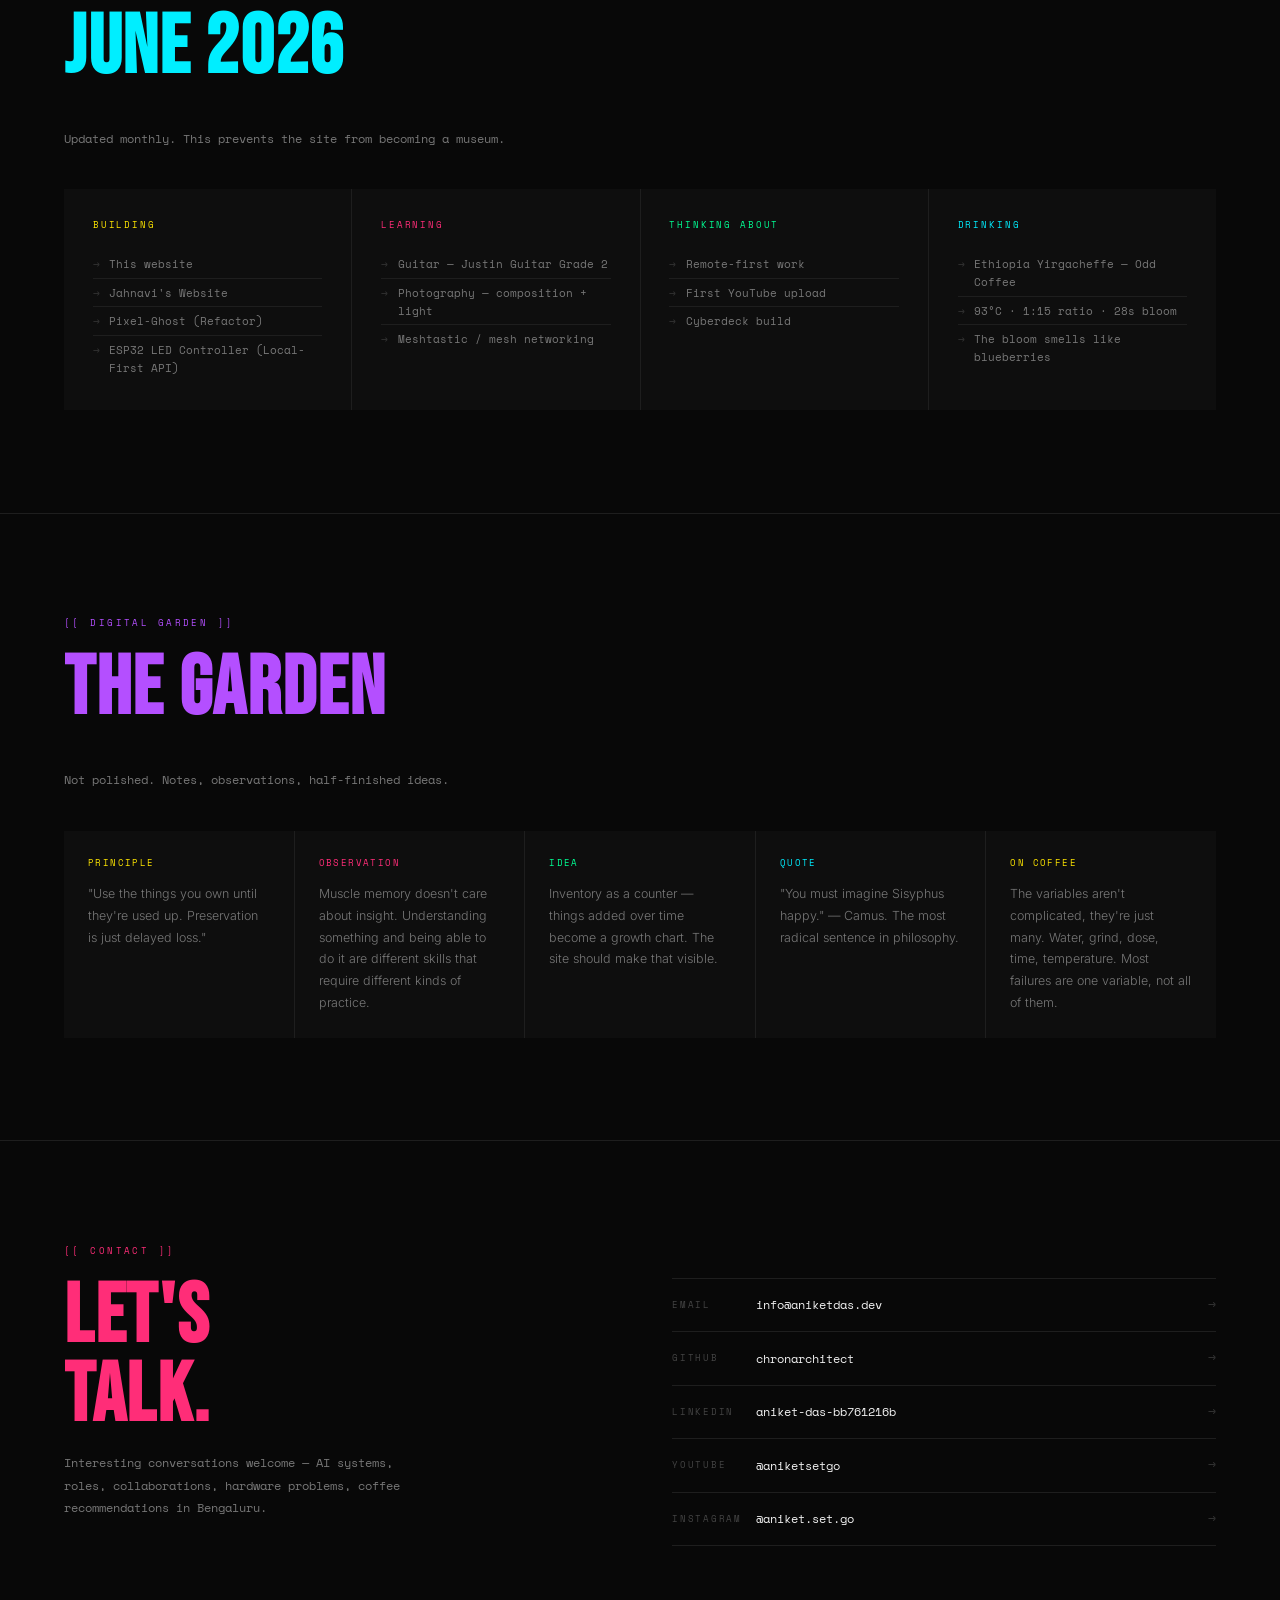
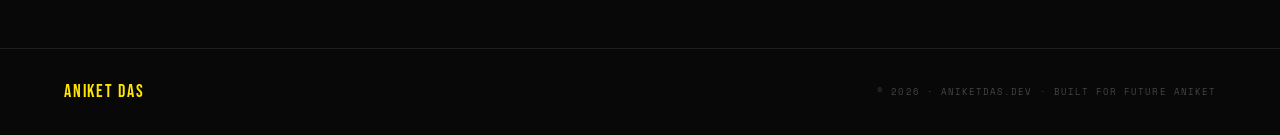
==== commit 809b1931: "fixed favicon, added more content" ====
--- a/index.html
+++ b/index.html
@@ -33,7 +33,7 @@
   <div class="glow-purple"></div>
   <div class="glow-green"></div>
   <div class="hero-inner">
-    <p class="hero-eyebrow"><span class="blink">_</span> chronarchitect.github.io · v2026</p>
+    <p class="hero-eyebrow"><span class="blink">_</span> aniketdas.dev · v2026</p>
     <h1 class="hero-name">
       <span class="l1">ANIKET</span>
       <span class="l2">DAS</span>
@@ -49,6 +49,7 @@
       <div class="currently">
         <p class="c-label">Currently_</p>
         <p class="c-item">Building <a href="https://pixelghost.aniketdas.dev" target="_blank" rel="noopener" style="color:inherit;text-decoration:underline;text-underline-offset:3px;text-decoration-thickness:1px;text-decoration-color:var(--pink)">PixelGhost</a> publicly</p>
+        <p class="c-item">Developing a <span style="color:var(--purple)">Smart LED Controller</span> for "dumb" strips</p>
         <p class="c-item">Helping scale Jahnavi's business at muramallajahnaviartistry.com</p>
         <p class="c-item">Writing long-form essays</p>
         <p class="c-item">Learning portrait photography</p>
@@ -141,15 +142,15 @@
       <div class="proj-n" style="color:var(--pink)">01</div>
       <div>
         <h3 class="proj-title">Pixel-Ghost</h3>
-        <p class="proj-stat">AGPLv3 · FastAPI + React/TypeScript · WIP</p>
+        <p class="proj-stat">AGPLv3 · FastAPI + React/TypeScript · Web Hosting</p>
         <p class="proj-desc">Modular steganography toolkit. Pluggable encoding architecture (LSB, DCT, DFT), async multiprocessing task queue, Docker + CI/CD pipeline. What I think software design looks like when it has room to breathe.</p>
-        <div class="tech-row"><span class="tech">FastAPI</span><span class="tech">React</span><span class="tech">TypeScript</span><span class="tech">Docker</span><span class="tech">CI/CD</span></div>
+        <div class="tech-row"><span class="tech">FastAPI</span><span class="tech">React</span><span class="tech">TypeScript</span><span class="tech">Docker</span><span class="tech">CI/CD</span><span class="tech">Networking</span></div>
         <div style="margin-top:1rem;display:flex;gap:1.5rem;flex-wrap:wrap">
           <a href="https://pixelghost.aniketdas.dev" class="proj-link" style="color:var(--pink)" target="_blank" rel="noopener">pixelghost.aniketdas.dev →</a>
           <a href="https://github.com/chronarchitect/pixel-ghost" class="proj-link" style="color:var(--pink)" target="_blank" rel="noopener">GitHub →</a>
         </div>
       </div>
-      <span class="badge wip">WIP</span>
+      <span class="badge live">Live</span>
     </div>
 
     <div class="proj-card">
@@ -177,6 +178,22 @@
         <div style="margin-top:1rem"><a href="https://muramallajahnaviartistry.com" class="proj-link" style="color:var(--green)" target="_blank" rel="noopener">muramallajahnaviartistry.com →</a></div>
       </div>
       <span class="badge live">Live</span>
+    </div>
+
+    <div class="proj-card">
+      <div class="proj-n" style="color:var(--purple)">04</div>
+      <div>
+        <h3 class="proj-title">IoT LED Controller</h3>
+        <p class="proj-stat">MicroPython · MQTT · ESP32 · Local-First</p>
+        <p class="proj-desc">A cloud-connected bridge for "dumb" LED strips. Features a responsive web dashboard, color-tracking intelligence, and MQTT fallback for remote control. Simulates physical button presses via hardware-level signals.</p>
+        <div class="tech-row">
+          <span class="tech">MicroPython</span><span class="tech">ESP32</span><span class="tech">MQTT</span><span class="tech">HTTP API</span><span class="tech">IoT</span>
+        </div>
+        <div style="margin-top:1rem">
+          <a href="https://github.com/chronarchitect/esp32-cookbook" class="proj-link" style="color:var(--purple)" target="_blank" rel="noopener">GitHub Repository →</a>
+        </div>
+      </div>
+      <span class="badge wip">WIP</span>
     </div>
 
   </div>
@@ -241,9 +258,10 @@
     <div class="tl-row">
       <div class="tl-yr" style="color:var(--yellow)">2026</div>
       <div class="tl-items">
-        <div class="tl-item"><div class="tl-dot y"></div>Personal website launched — chronarchitect.github.io</div>
+        <div class="tl-item"><div class="tl-dot y"></div>Personal website launched — aniketdas.dev</div>
         <div class="tl-item"><div class="tl-dot g"></div>Jahnavi Artistry website launched — muramallajahnaviartistry.com</div>
         <div class="tl-item"><div class="tl-dot c"></div><a href="https://pixelghost.aniketdas.dev" target="_blank" rel="noopener" style="color:inherit;text-decoration:none">PixelGhost</a> developed — AGPLv3 steganography toolkit</div>
+        <div class="tl-item"><div class="tl-dot pu"></div>ESP32 Smart LED Controller — Cloud-connected lighting bridge</div>
         <div class="tl-item"><div class="tl-dot p"></div>First portrait photography shoot</div>
         <div class="tl-item"><div class="tl-dot pu"></div>First YouTube upload — <a class="proj-link" style="color:var(--green)" href="https://youtu.be/9KhOPCaNy_A?si=4TyaxEiiLhXEdtUJ" target="_blank" rel="noopener">This Laptop Shouldn't Be Playing Forza Horizon 6</a></div>
       </div>
@@ -378,6 +396,7 @@
     <div class="inv-item"><div class="inv-dot g"></div><p class="inv-text"><a href="https://pixelghost.aniketdas.dev" target="_blank" rel="noopener" style="color:inherit;text-decoration:none">Pixel-Ghost</a> — publicly deployed, WIP</p></div>
     <div class="inv-item"><div class="inv-dot p"></div><p class="inv-text">Springer paper — 41 stars, 700+ reads</p></div>
     <div class="inv-item"><div class="inv-dot pu"></div><p class="inv-text">Guitar — in hand, learning from zero</p></div>
+    <div class="inv-item"><div class="inv-dot pu"></div><p class="inv-text">ESP32 Smart LED Controller — Cloud-connected lighting</p></div>
     <div class="inv-item"><div class="inv-dot y"></div><p class="inv-text">Specialty coffee setup at home</p></div>
     <div class="inv-item"><div class="inv-dot g"></div><p class="inv-text">Sony α6100 — learning to see</p></div>
     <div class="inv-item"><div class="inv-dot p"></div><p class="inv-text">Jahnavi's Website — muramallajahnaviartistry.com</p></div>
@@ -414,7 +433,7 @@
     <div class="outside-card pu">
       <span class="oc-icon">🔧</span>
       <h3 class="oc-name" style="color:var(--purple)">Hardware & Electronics</h3>
-      <p class="oc-desc">18650 cell recovery, firmware flashing, ESP32 boards, NVMe enclosures. If it has a PCB, it's fair game. Use the things you own.</p>
+      <p class="oc-desc">18650 cell recovery, firmware flashing, ESP32 boards (Smart LED Controllers), NVMe enclosures. If it has a PCB, it's fair game. Use the things you own.</p>
     </div>
   </div>
 </section>
@@ -430,6 +449,7 @@
       <p class="nc-item">This website</p>
       <p class="nc-item">Jahnavi's Website</p>
       <p class="nc-item"><a href="https://pixelghost.aniketdas.dev" target="_blank" rel="noopener" style="color:inherit;text-decoration:none">Pixel-Ghost (Refactor)</a></p>
+      <p class="nc-item">ESP32 LED Controller (Local-First API)</p>
     </div>
     <div class="now-card">
       <p class="nc-label" style="color:var(--pink)">Learning</p>
@@ -503,7 +523,7 @@
 
 <footer>
   <span class="f-logo">ANIKET DAS</span>
-  <span class="f-copy">© 2026 · chronarchitect.github.io · Built for future Aniket</span>
+  <span class="f-copy">© 2026 · aniketdas.dev · Built for future Aniket</span>
 </footer>
 
 </body>
